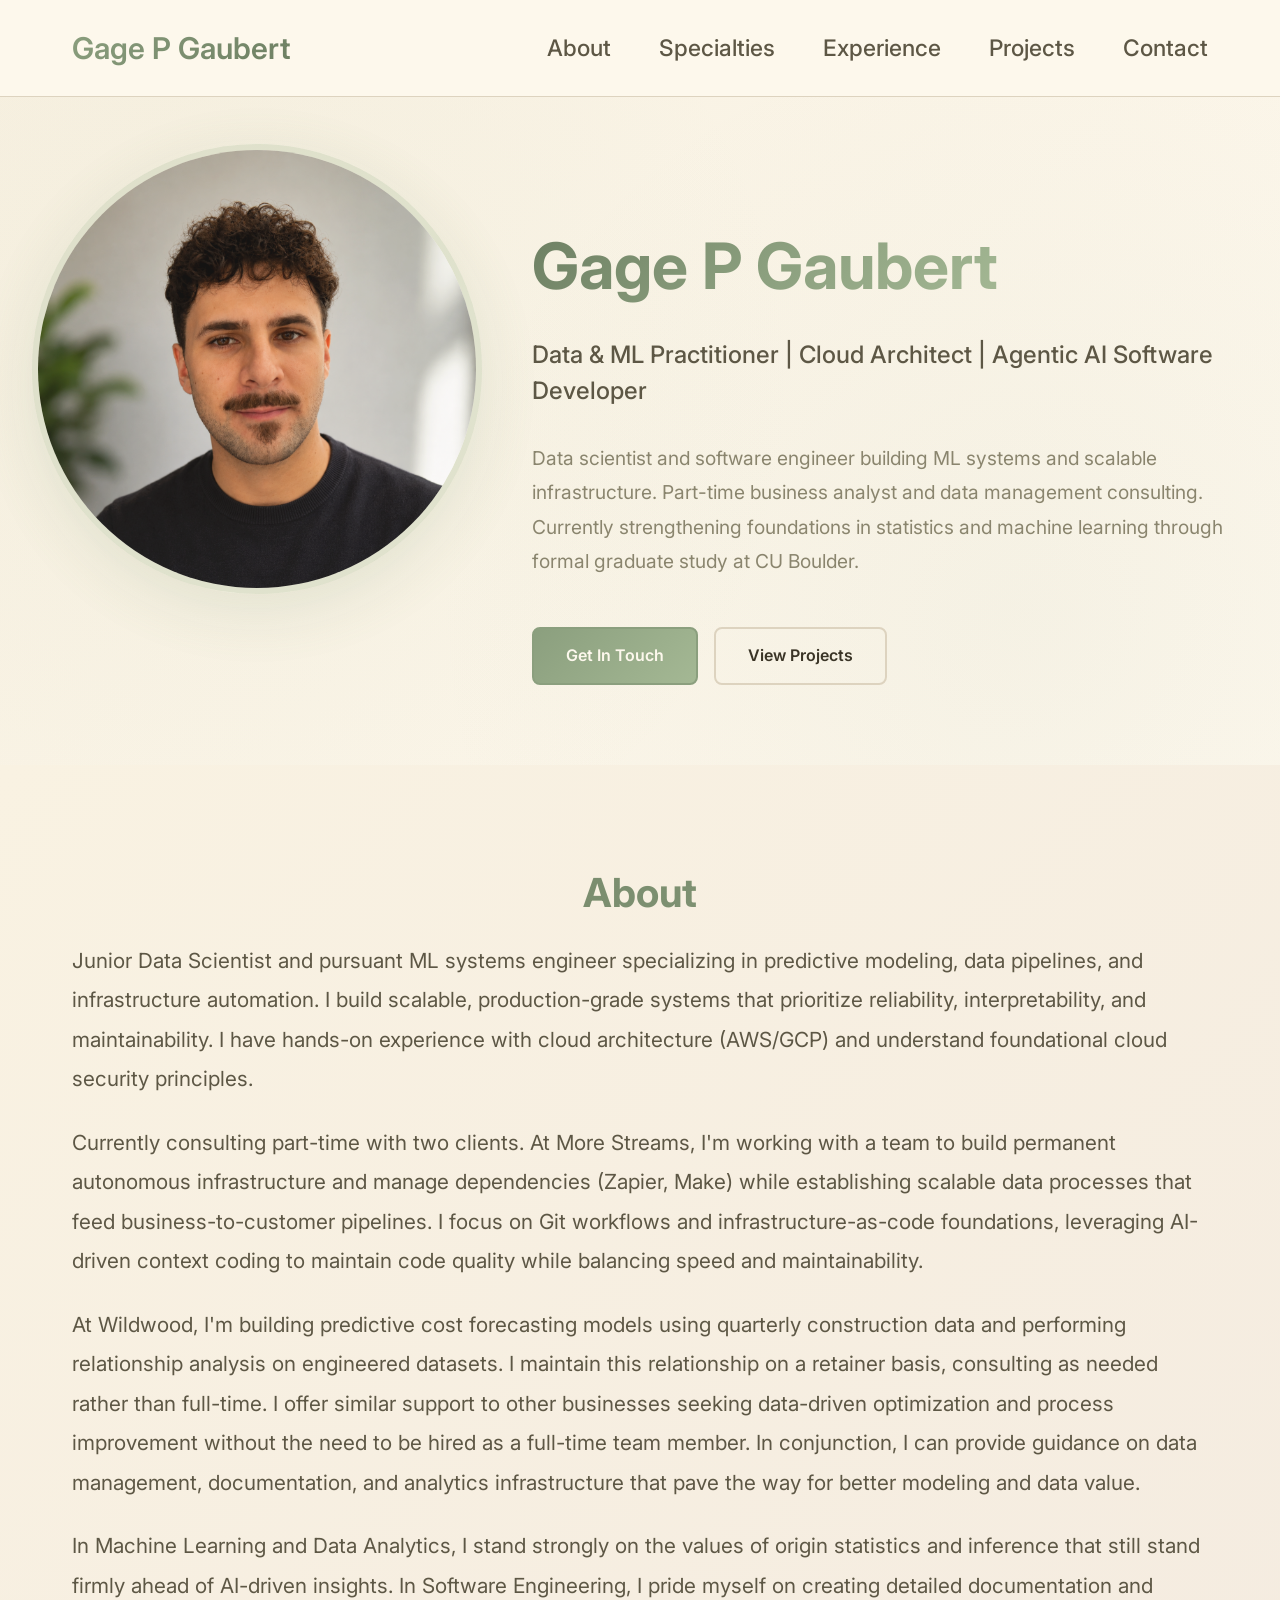
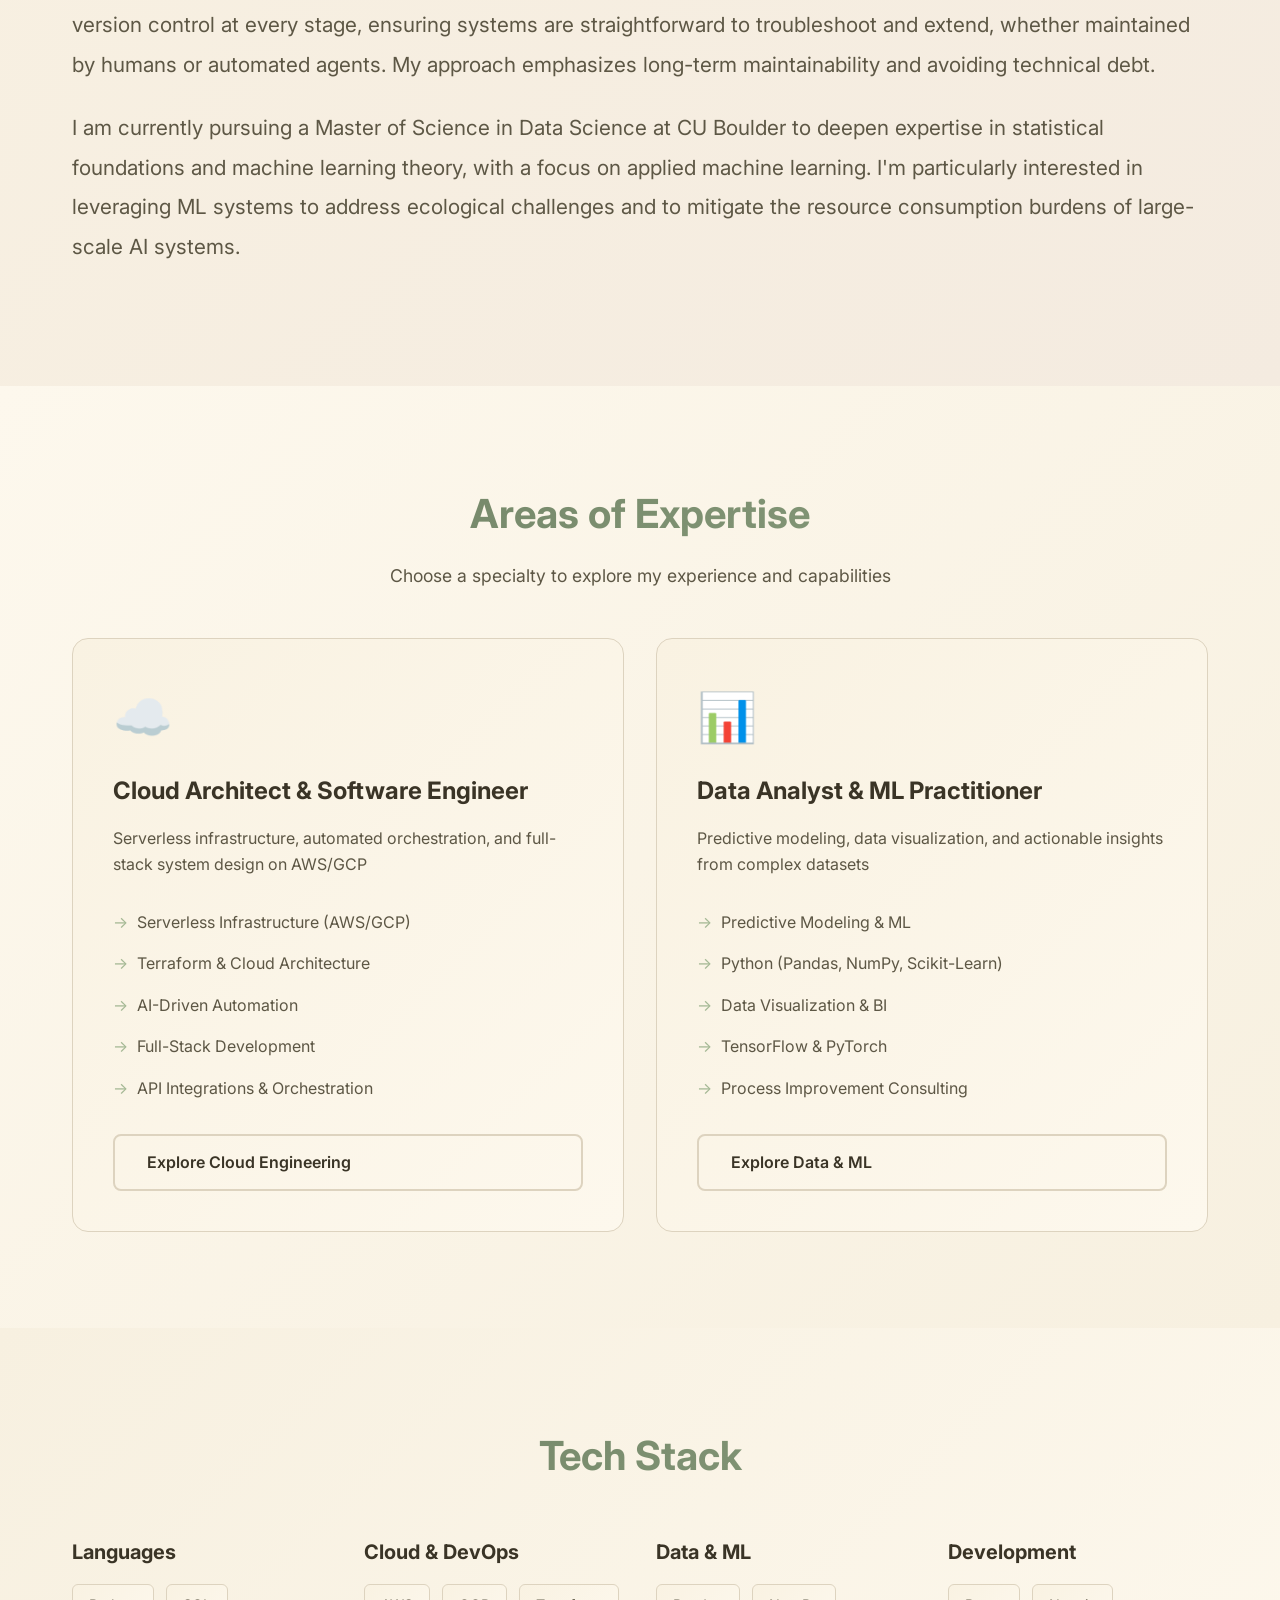
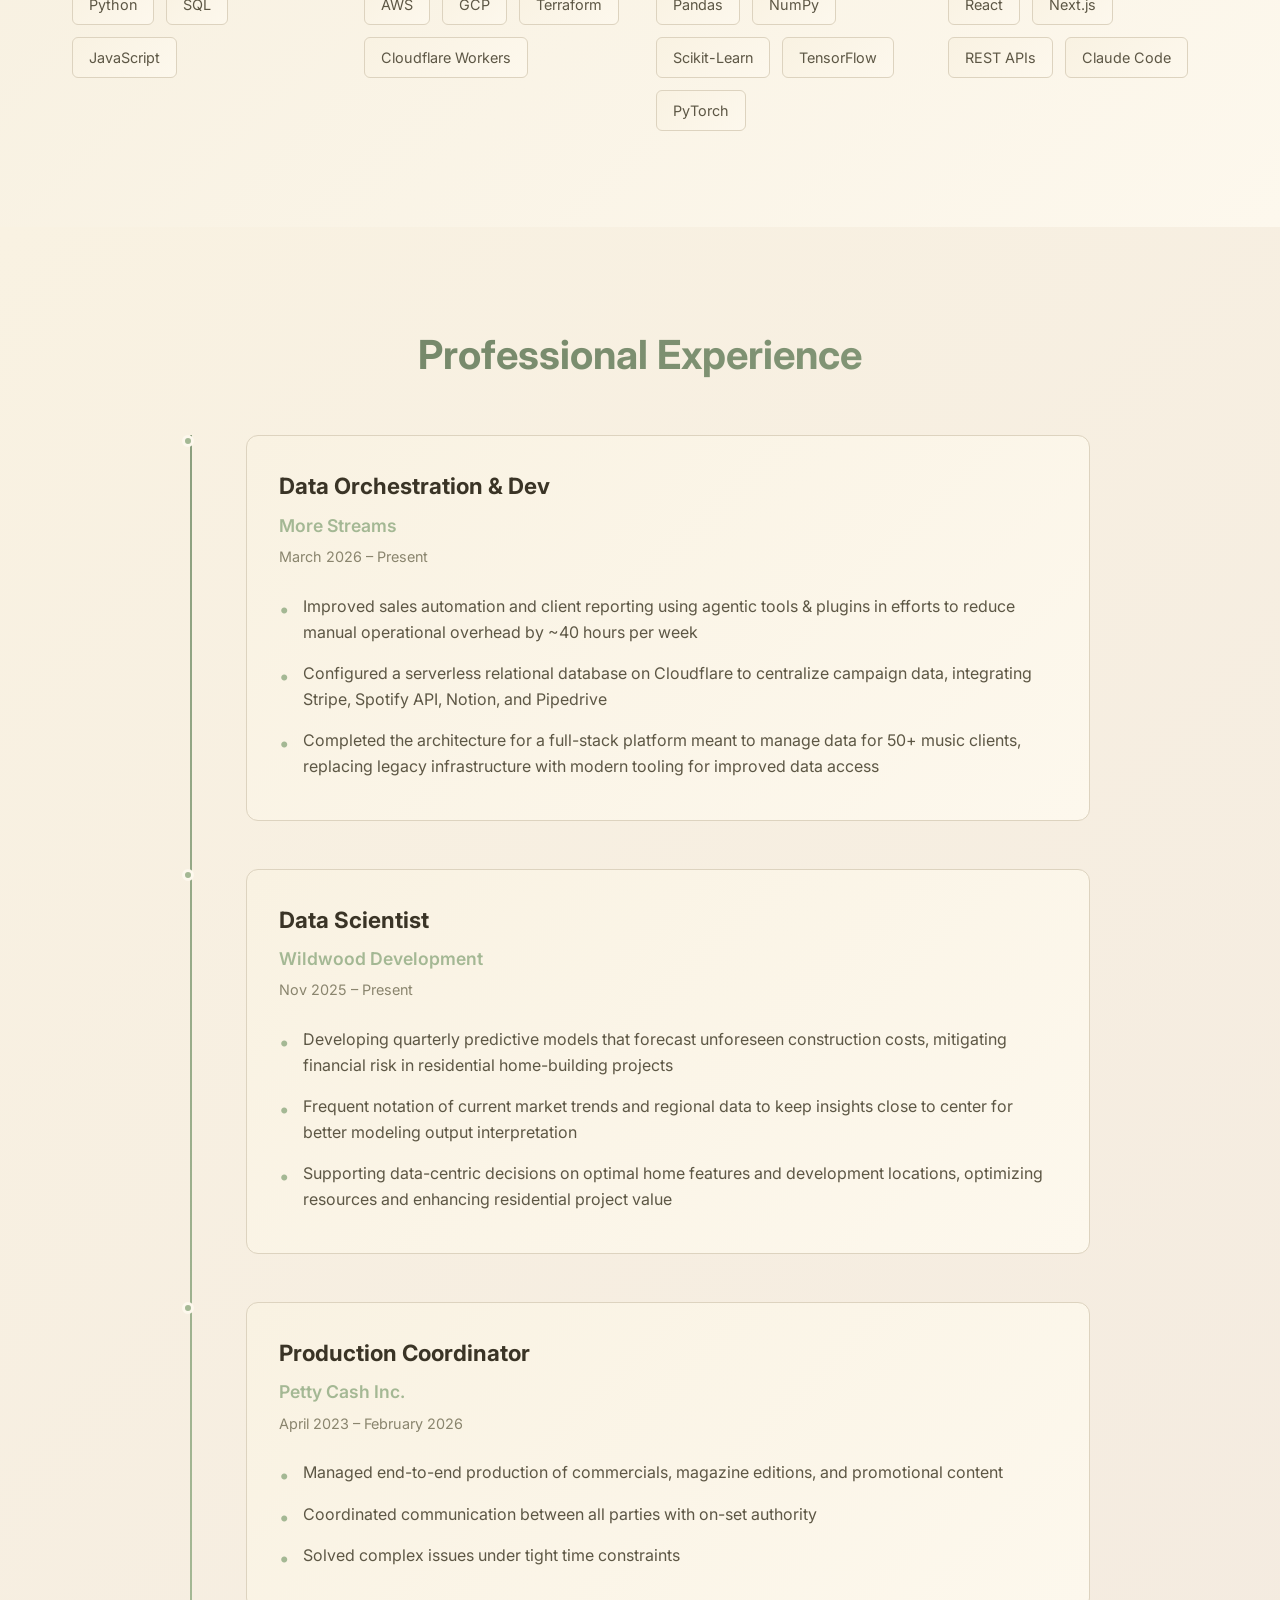
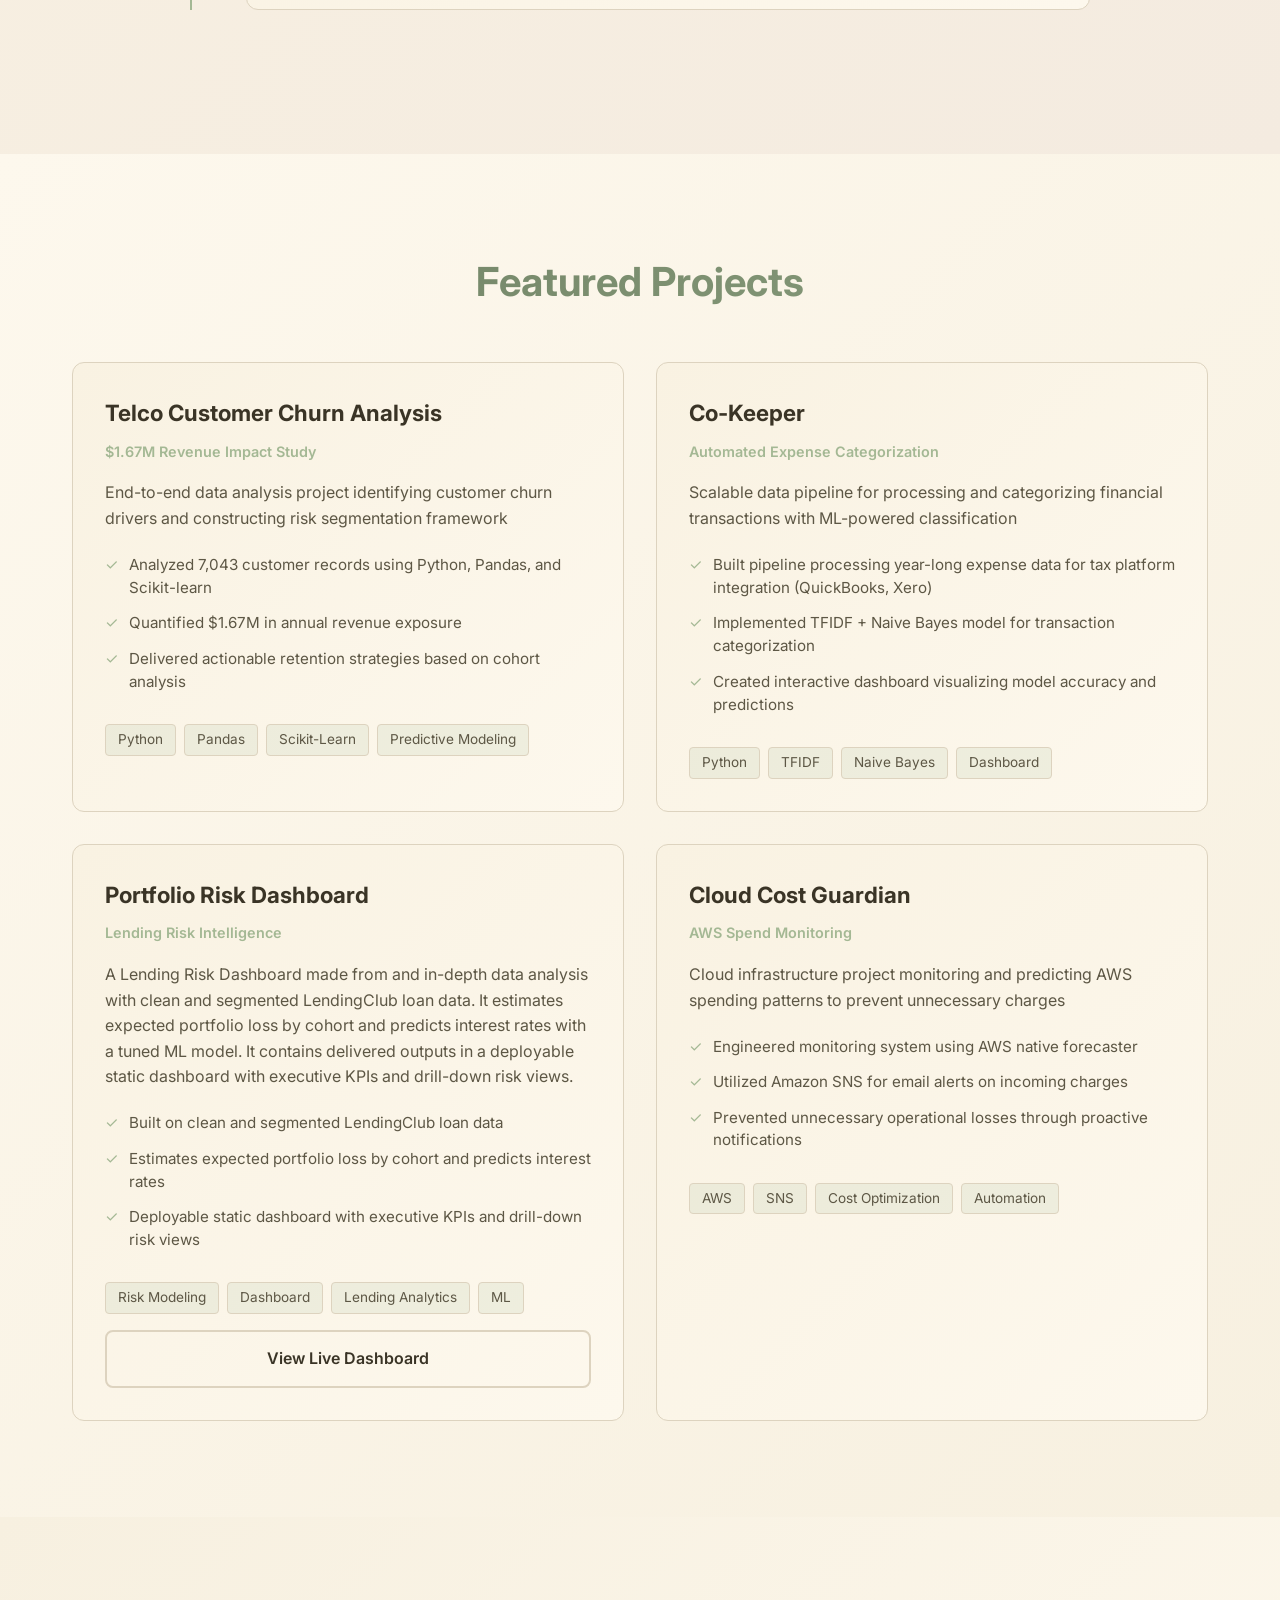
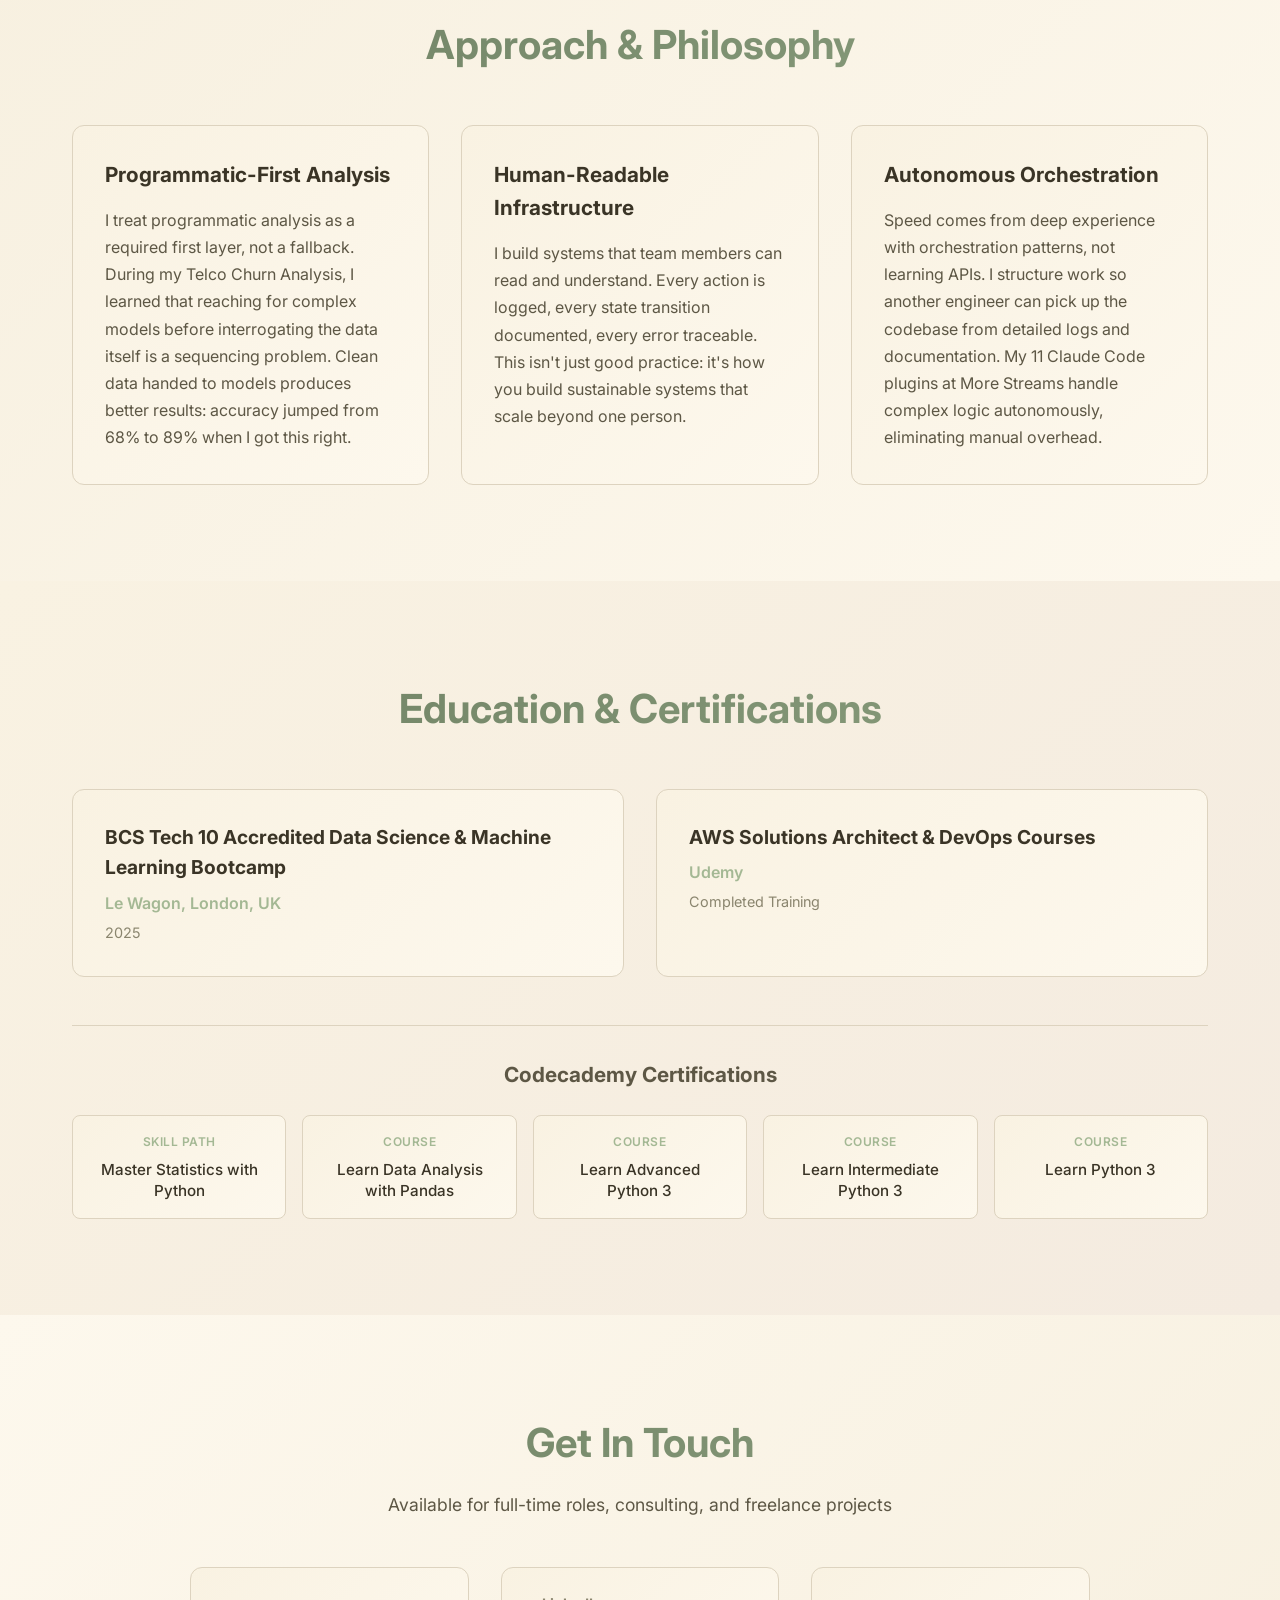
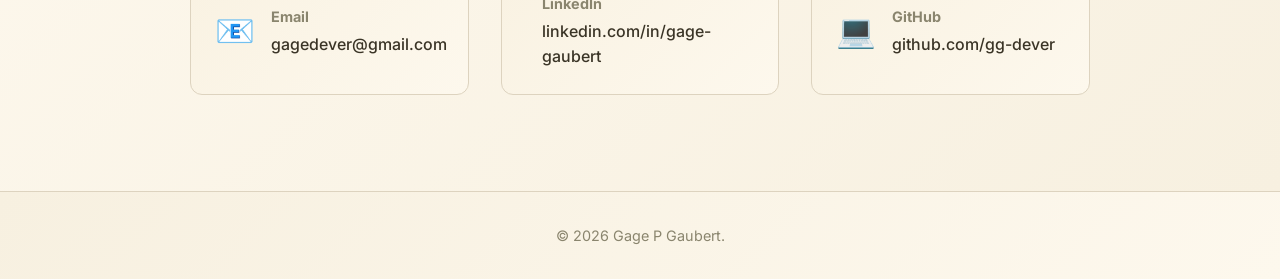
==== index.html @ 342d026a "small changes to about section again again again again" ====
<!DOCTYPE html>
<html lang="en">
<head>
    <meta charset="UTF-8">
    <meta name="viewport" content="width=device-width, initial-scale=1.0">
    <title>Gage P Gaubert | Cloud Architect & Data Practitioner</title>
    <link rel="stylesheet" href="style.css?v=20260426-1">
    <style>
        .projects-grid {
            grid-template-columns: repeat(2, minmax(0, 1fr));
        }

        @media (max-width: 768px) {
            .projects-grid {
                grid-template-columns: 1fr;
            }
        }
    </style>
    <link rel="preconnect" href="https://fonts.googleapis.com">
    <link rel="preconnect" href="https://fonts.gstatic.com" crossorigin>
    <link href="https://fonts.googleapis.com/css2?family=Inter:wght@300;400;500;600;700&display=swap" rel="stylesheet">
</head>
<body>
    <!-- Navigation -->
    <nav class="navbar">
        <div class="container">
            <div class="nav-brand">Gage P Gaubert</div>
            <div class="nav-links">
                <a href="#about">About</a>
                <a href="#specialties">Specialties</a>
                <a href="#experience">Experience</a>
                <a href="#projects">Projects</a>
                <a href="#contact">Contact</a>
            </div>
        </div>
    </nav>

    <!-- Hero Section -->
    <section class="hero">
        <div class="container">
            <div class="hero-content">
                <div class="hero-title-section">
                    <div class="profile-circle">
                        <img src="assets/profile.png" alt="Gage P Gaubert Profile">
                    </div>
                    <h1 class="hero-title">Gage P Gaubert</h1>
                </div>
                <p class="hero-subtitle">Data & ML Practitioner | Cloud Architect | Agentic AI Software Developer</p>
                <p class="hero-description">Data scientist and software engineer building ML systems and scalable infrastructure. Part-time business analyst and data management consulting. Currently strengthening foundations in statistics and machine learning through formal graduate study at CU Boulder.</p>
                <div class="hero-cta">
                    <a href="#contact" class="btn btn-primary">Get In Touch</a>
                    <a href="#projects" class="btn btn-secondary">View Projects</a>
                </div>
            </div>
        </div>
    </section>

    <!-- About Section -->
    <section id="about" class="about">
        <div class="container">
            <h2 class="section-title">About</h2>
            <div class="about-content">
                <p class="about-text">
                    Junior Data Scientist and pursuant ML systems engineer specializing in predictive modeling, data pipelines, and infrastructure automation. I build scalable, production-grade systems that prioritize reliability, interpretability, and maintainability. I have hands-on experience with cloud architecture (AWS/GCP) and understand foundational cloud security principles.
                </p>
                <p class="about-text">
                    Currently consulting part-time with two clients. At More Streams, I'm working with a team to build permanent autonomous infrastructure and manage dependencies (Zapier, Make) while establishing scalable data processes that feed business-to-customer pipelines. I focus on Git workflows and infrastructure-as-code foundations, leveraging AI-driven context coding to maintain code quality while balancing speed and maintainability.
                </p>
                <p class="about-text">
                    At Wildwood, I'm building predictive cost forecasting models using quarterly construction data and performing relationship analysis on engineered datasets. I maintain this relationship on a retainer basis, consulting as needed rather than full-time. I offer similar support to other businesses seeking data-driven optimization and process improvement without the need to be hired as a full-time team member. In conjunction, I can provide guidance on data management, documentation, and analytics infrastructure that pave the way for better modeling and data value.
                </p>
                <p class="about-text">
                    In Machine Learning and Data Analytics, I stand strongly on the values of origin statistics and inference that still stand firmly ahead of AI-driven insights. In Software Engineering, I pride myself on creating detailed documentation and version control at every stage, ensuring systems are straightforward to troubleshoot and extend, whether maintained by humans or automated agents. My approach emphasizes long-term maintainability and avoiding technical debt.
                </p>
                <p class="about-text">
                    I am currently pursuing a Master of Science in Data Science at CU Boulder to deepen expertise in statistical foundations and machine learning theory, with a focus on applied machine learning. I'm particularly interested in leveraging ML systems to address ecological challenges and to mitigate the resource consumption burdens of large-scale AI systems.
                </p>
            </div>
        </div>
    </section>

    <!-- Specialties Section -->
    <section id="specialties" class="specialties">
        <div class="container">
            <h2 class="section-title">Areas of Expertise</h2>
            <p class="section-subtitle">Choose a specialty to explore my experience and capabilities</p>

            <div class="specialty-cards">
                <!-- Cloud/Software Engineering Card -->
                <div class="specialty-card" data-specialty="cloud">
                    <div class="specialty-icon">☁️</div>
                    <h3>Cloud Architect & Software Engineer</h3>
                    <p>Serverless infrastructure, automated orchestration, and full-stack system design on AWS/GCP</p>
                    <ul class="specialty-highlights">
                        <li>Serverless Infrastructure (AWS/GCP)</li>
                        <li>Terraform & Cloud Architecture</li>
                        <li>AI-Driven Automation</li>
                        <li>Full-Stack Development</li>
                        <li>API Integrations & Orchestration</li>
                    </ul>
                    <a href="cloud-engineering.html" class="btn btn-outline" style="display: block; text-decoration: none;">Explore Cloud Engineering</a>
                </div>

                <!-- Data/ML Card -->
                <div class="specialty-card" data-specialty="data">
                    <div class="specialty-icon">📊</div>
                    <h3>Data Analyst & ML Practitioner</h3>
                    <p>Predictive modeling, data visualization, and actionable insights from complex datasets</p>
                    <ul class="specialty-highlights">
                        <li>Predictive Modeling & ML</li>
                        <li>Python (Pandas, NumPy, Scikit-Learn)</li>
                        <li>Data Visualization & BI</li>
                        <li>TensorFlow & PyTorch</li>
                        <li>Process Improvement Consulting</li>
                    </ul>
                    <a href="data-ml.html" class="btn btn-outline" style="display: block; text-decoration: none;">Explore Data & ML</a>
                </div>
            </div>
        </div>
    </section>

    <!-- Tech Stack Section -->
    <section class="tech-stack">
        <div class="container">
            <h2 class="section-title">Tech Stack</h2>
            <div class="tech-categories">
                <div class="tech-category">
                    <h3>Languages</h3>
                    <div class="tech-tags">
                        <span class="tech-tag">Python</span>
                        <span class="tech-tag">SQL</span>
                        <span class="tech-tag">JavaScript</span>
                    </div>
                </div>
                <div class="tech-category">
                    <h3>Cloud & DevOps</h3>
                    <div class="tech-tags">
                        <span class="tech-tag">AWS</span>
                        <span class="tech-tag">GCP</span>
                        <span class="tech-tag">Terraform</span>
                        <span class="tech-tag">Cloudflare Workers</span>
                    </div>
                </div>
                <div class="tech-category">
                    <h3>Data & ML</h3>
                    <div class="tech-tags">
                        <span class="tech-tag">Pandas</span>
                        <span class="tech-tag">NumPy</span>
                        <span class="tech-tag">Scikit-Learn</span>
                        <span class="tech-tag">TensorFlow</span>
                        <span class="tech-tag">PyTorch</span>
                    </div>
                </div>
                <div class="tech-category">
                    <h3>Development</h3>
                    <div class="tech-tags">
                        <span class="tech-tag">React</span>
                        <span class="tech-tag">Next.js</span>
                        <span class="tech-tag">REST APIs</span>
                        <span class="tech-tag">Claude Code</span>
                    </div>
                </div>
            </div>
        </div>
    </section>

    <!-- Experience Section -->
    <section id="experience" class="experience">
        <div class="container">
            <h2 class="section-title">Professional Experience</h2>

            <div class="timeline">
                <!-- More Streams -->
                <div class="timeline-item">
                    <div class="timeline-marker"></div>
                    <div class="timeline-content">
                        <div class="timeline-header">
                            <h3>Data Orchestration & Dev</h3>
                            <span class="company">More Streams</span>
                            <span class="timeline-date">March 2026 – Present</span>
                        </div>
                        <ul class="timeline-details">
                            <li>Improved sales automation and client reporting using agentic tools & plugins in efforts to reduce manual operational overhead by ~40 hours per week</li>
                            <li>Configured a serverless relational database on Cloudflare to centralize campaign data, integrating Stripe, Spotify API, Notion, and Pipedrive</li>
                            <li>Completed the architecture for a full-stack platform meant to manage data for 50+ music clients, replacing legacy infrastructure with modern tooling for improved data access</li>
                        </ul>
                    </div>
                </div>

                <!-- Wildwood -->
                <div class="timeline-item">
                    <div class="timeline-marker"></div>
                    <div class="timeline-content">
                        <div class="timeline-header">
                            <h3>Data Scientist</h3>
                            <span class="company">Wildwood Development</span>
                            <span class="timeline-date">Nov 2025 – Present</span>
                        </div>
                        <ul class="timeline-details">
                            <li>Developing quarterly predictive models that forecast unforeseen construction costs, mitigating financial risk in residential home-building projects</li>
                            <li>Frequent notation of current market trends and regional data to keep insights close to center for better modeling output interpretation</li>
                            <li>Supporting data-centric decisions on optimal home features and development locations, optimizing resources and enhancing residential project value</li>
                        </ul>
                    </div>
                </div>

                <!-- Petty Cash -->
                <div class="timeline-item">
                    <div class="timeline-marker"></div>
                    <div class="timeline-content">
                        <div class="timeline-header">
                            <h3>Production Coordinator</h3>
                            <span class="company">Petty Cash Inc.</span>
                            <span class="timeline-date">April 2023 – February 2026</span>
                        </div>
                        <ul class="timeline-details">
                            <li>Managed end-to-end production of commercials, magazine editions, and promotional content</li>
                            <li>Coordinated communication between all parties with on-set authority</li>
                            <li>Solved complex issues under tight time constraints</li>
                        </ul>
                    </div>
                </div>
            </div>
        </div>
    </section>

    <!-- Projects Section -->
    <section id="projects" class="projects">
        <div class="container">
            <h2 class="section-title">Featured Projects</h2>

            <div class="projects-grid">
                <!-- Telco Churn Analysis -->
                <div class="project-card">
                    <div class="project-header">
                        <h3>Telco Customer Churn Analysis</h3>
                        <span class="project-impact">$1.67M Revenue Impact Study</span>
                    </div>
                    <p class="project-description">
                        End-to-end data analysis project identifying customer churn drivers and constructing risk segmentation framework
                    </p>
                    <ul class="project-details">
                        <li>Analyzed 7,043 customer records using Python, Pandas, and Scikit-learn</li>
                        <li>Quantified $1.67M in annual revenue exposure</li>
                        <li>Delivered actionable retention strategies based on cohort analysis</li>
                    </ul>
                    <div class="project-tags">
                        <span class="tag">Python</span>
                        <span class="tag">Pandas</span>
                        <span class="tag">Scikit-Learn</span>
                        <span class="tag">Predictive Modeling</span>
                    </div>
                </div>

                <!-- Co-Keeper -->
                <div class="project-card">
                    <div class="project-header">
                        <h3>Co-Keeper</h3>
                        <span class="project-impact">Automated Expense Categorization</span>
                    </div>
                    <p class="project-description">
                        Scalable data pipeline for processing and categorizing financial transactions with ML-powered classification
                    </p>
                    <ul class="project-details">
                        <li>Built pipeline processing year-long expense data for tax platform integration (QuickBooks, Xero)</li>
                        <li>Implemented TFIDF + Naive Bayes model for transaction categorization</li>
                        <li>Created interactive dashboard visualizing model accuracy and predictions</li>
                    </ul>
                    <div class="project-tags">
                        <span class="tag">Python</span>
                        <span class="tag">TFIDF</span>
                        <span class="tag">Naive Bayes</span>
                        <span class="tag">Dashboard</span>
                    </div>
                </div>

                <!-- Portfolio Risk Dashboard -->
                <div class="project-card">
                    <div class="project-header">
                        <h3>Portfolio Risk Dashboard</h3>
                        <span class="project-impact">Lending Risk Intelligence</span>
                    </div>
                    <p class="project-description">
                        A Lending Risk Dashboard made from and in-depth data analysis with clean and segmented LendingClub loan data. It estimates expected portfolio loss by cohort and predicts interest rates with a tuned ML model. It contains delivered outputs in a deployable static dashboard with executive KPIs and drill-down risk views.
                    </p>
                    <ul class="project-details">
                        <li>Built on clean and segmented LendingClub loan data</li>
                        <li>Estimates expected portfolio loss by cohort and predicts interest rates</li>
                        <li>Deployable static dashboard with executive KPIs and drill-down risk views</li>
                    </ul>
                    <div class="project-tags">
                        <span class="tag">Risk Modeling</span>
                        <span class="tag">Dashboard</span>
                        <span class="tag">Lending Analytics</span>
                        <span class="tag">ML</span>
                    </div>
                    <a href="https://lending-risk-intelligence.onrender.com/dashboard/index.html" target="_blank" class="btn btn-secondary" style="margin-top: 1rem; width: 100%; text-align: center;">View Live Dashboard</a>
                </div>

                <!-- Cloud Cost Guardian -->
                <div class="project-card">
                    <div class="project-header">
                        <h3>Cloud Cost Guardian</h3>
                        <span class="project-impact">AWS Spend Monitoring</span>
                    </div>
                    <p class="project-description">
                        Cloud infrastructure project monitoring and predicting AWS spending patterns to prevent unnecessary charges
                    </p>
                    <ul class="project-details">
                        <li>Engineered monitoring system using AWS native forecaster</li>
                        <li>Utilized Amazon SNS for email alerts on incoming charges</li>
                        <li>Prevented unnecessary operational losses through proactive notifications</li>
                    </ul>
                    <div class="project-tags">
                        <span class="tag">AWS</span>
                        <span class="tag">SNS</span>
                        <span class="tag">Cost Optimization</span>
                        <span class="tag">Automation</span>
                    </div>
                </div>
            </div>
        </div>
    </section>

    <!-- Philosophy Section -->
    <section class="philosophy">
        <div class="container">
            <h2 class="section-title">Approach & Philosophy</h2>
            <div class="philosophy-grid">
                <div class="philosophy-card">
                    <h3>Programmatic-First Analysis</h3>
                    <p>
                        I treat programmatic analysis as a required first layer, not a fallback. During my Telco Churn Analysis,
                        I learned that reaching for complex models before interrogating the data itself is a sequencing problem.
                        Clean data handed to models produces better results: accuracy jumped from 68% to 89% when I got this right.
                    </p>
                </div>
                <div class="philosophy-card">
                    <h3>Human-Readable Infrastructure</h3>
                    <p>
                        I build systems that team members can read and understand. Every action is logged, every state transition
                        documented, every error traceable. This isn't just good practice: it's how you build sustainable systems
                        that scale beyond one person.
                    </p>
                </div>
                <div class="philosophy-card">
                    <h3>Autonomous Orchestration</h3>
                    <p>
                        Speed comes from deep experience with orchestration patterns, not learning APIs. I structure work so
                        another engineer can pick up the codebase from detailed logs and documentation. My 11 Claude Code plugins
                        at More Streams handle complex logic autonomously, eliminating manual overhead.
                    </p>
                </div>
            </div>
        </div>
    </section>

    <!-- Education -->
    <section class="education">
        <div class="container">
            <h2 class="section-title">Education & Certifications</h2>
            <div class="education-grid">
                <div class="education-card">
                    <h3>BCS Tech 10 Accredited Data Science & Machine Learning Bootcamp</h3>
                    <p class="institution">Le Wagon, London, UK</p>
                    <p class="year">2025</p>
                </div>
                <div class="education-card">
                    <h3>AWS Solutions Architect & DevOps Courses</h3>
                    <p class="institution">Udemy</p>
                    <p class="year">Completed Training</p>
                </div>
            </div>

            <!-- Codecademy Courses -->
            <div class="codecademy-section">
                <h3 class="codecademy-title">Codecademy Certifications</h3>
                <div class="codecademy-grid">
                    <div class="codecademy-card">
                        <div class="course-type">Skill Path</div>
                        <h4>Master Statistics with Python</h4>
                    </div>
                    <div class="codecademy-card">
                        <div class="course-type">Course</div>
                        <h4>Learn Data Analysis with Pandas</h4>
                    </div>
                    <div class="codecademy-card">
                        <div class="course-type">Course</div>
                        <h4>Learn Advanced Python 3</h4>
                    </div>
                    <div class="codecademy-card">
                        <div class="course-type">Course</div>
                        <h4>Learn Intermediate Python 3</h4>
                    </div>
                    <div class="codecademy-card">
                        <div class="course-type">Course</div>
                        <h4>Learn Python 3</h4>
                    </div>
                </div>
            </div>
        </div>
    </section>

    <!-- Contact Section -->
    <section id="contact" class="contact">
        <div class="container">
            <h2 class="section-title">Get In Touch</h2>
            <p class="contact-subtitle">Available for full-time roles, consulting, and freelance projects</p>

            <div class="contact-info">
                <div class="contact-item">
                    <div class="contact-icon">📧</div>
                    <div>
                        <h4>Email</h4>
                        <a href="mailto:gagedever@gmail.com">gagedever@gmail.com</a>
                    </div>
                </div>
                <div class="contact-item">
                    <div class="contact-icon"></div>
                    <div>
                        <h4>LinkedIn</h4>
                        <a href="https://linkedin.com/in/gage-gaubert" target="_blank">linkedin.com/in/gage-gaubert</a>
                    </div>
                </div>
                <div class="contact-item">
                    <div class="contact-icon">💻</div>
                    <div>
                        <h4>GitHub</h4>
                        <a href="https://github.com/gg-dever" target="_blank">github.com/gg-dever</a>
                    </div>
                </div>
            </div>
        </div>
    </section>

    <!-- Footer -->
    <footer class="footer">
        <div class="container">
            <p>&copy; 2026 Gage P Gaubert.</p>
        </div>
    </footer>

    <script src="script.js"></script>
</body>
</html>
---- style.css ----
* {
    margin: 0;
    padding: 0;
    box-sizing: border-box;
}

:root {
    --gradient-1: linear-gradient(135deg, #f7f0e0 0%, #fdf8ed 100%);
    --gradient-2: linear-gradient(135deg, #f9f2e2 0%, #f4ebe0 100%);
    --gradient-3: linear-gradient(135deg, #fdf8ed 0%, #f7f0e0 100%);
    --gradient-accent: linear-gradient(135deg, #8b9f7e 0%, #a4b894 100%);
    --gradient-card: linear-gradient(135deg, #f9f2e2 0%, #fdf8ed 100%);
    --gradient-warm: linear-gradient(135deg, #f2e9d5 0%, #f7f0e0 100%);
    --text-primary: #3a3426;
    --text-secondary: #5d5745;
    --text-muted: #8a856e;
    --accent: #8b9f7e;
    --accent-bright: #a4b894;
    --accent-warm: #b5c9a8;
    --accent-gold: #c8d9bd;
    --border-color: #ddd3bf;
    --border-warm: #e8dfca;
}

body {
    font-family: 'Inter', -apple-system, BlinkMacSystemFont, 'Segoe UI', sans-serif;
    background: var(--gradient-3);
    color: var(--text-primary);
    line-height: 1.6;
    overflow-x: hidden;
}

.container {
    max-width: 1200px;
    margin: 0 auto;
    padding: 0 2rem;
}

.hero .container {
    max-width: none;
    width: 100%;
    padding: 0;
}

/* Navigation */
.navbar {
    position: fixed;
    top: 0;
    width: 100%;
    background: rgba(253, 248, 237, 0.95);
    backdrop-filter: blur(10px);
    border-bottom: 1px solid var(--border-color);
    z-index: 1000;
    padding: 1.5rem 0;
}

.navbar .container {
    display: flex;
    justify-content: space-between;
    align-items: center;
}

.nav-brand {
    font-size: 1.875rem;
    font-weight: 600;
    background: linear-gradient(135deg, #8b9f7e 0%, #6d7f62 100%);
    -webkit-background-clip: text;
    -webkit-text-fill-color: transparent;
    background-clip: text;
}

.nav-links {
    display: flex;
    gap: 3rem;
}

.nav-links a {
    color: var(--text-secondary);
    text-decoration: none;
    font-size: 1.425rem;
    font-weight: 500;
    transition: color 0.3s ease;
    position: relative;
}

.nav-links a:hover {
    color: var(--text-primary);
}

.nav-links a::after {
    content: '';
    position: absolute;
    bottom: -5px;
    left: 0;
    width: 0;
    height: 2px;
    background: var(--accent-bright);
    transition: width 0.3s ease;
}

.nav-links a:hover::after {
    width: 100%;
}

.nav-links a.active::after {
    width: 100%;
    background: var(--accent-bright);
}

/* Hero Section */
.hero {
    min-height: auto;
    display: flex;
    align-items: flex-start;
    background: var(--gradient-1);
    position: relative;
    overflow: hidden;
    padding-top: 180px;
    padding-bottom: 5rem;
}

.hero::before {
    content: '';
    position: absolute;
    top: 0;
    left: 0;
    right: 0;
    bottom: 0;
    background:
        radial-gradient(circle at 20% 50%, rgba(164, 184, 148, 0.06) 0%, transparent 50%),
        radial-gradient(circle at 80% 80%, rgba(139, 159, 126, 0.06) 0%, transparent 50%);
    pointer-events: none;
}

.hero-content {
    position: relative;
    z-index: 1;
    margin-left: 680px;
    margin-top: 3rem;
    padding-right: 4rem;
    padding-left: 2rem;
    width: calc(100% - 680px);
    max-width: none;
}

.hero-title-section {
    position: relative;
    display: flex;
    align-items: center;
    gap: 2rem;
    margin-bottom: 2rem;
}

.profile-circle {
    position: fixed;
    left: 2rem;
    top: 9rem;
    width: 640px;
    height: 640px;
    border-radius: 50%;
    overflow: hidden;
    border: 6px solid rgba(164, 184, 148, 0.3);
    box-shadow: 0 16px 64px rgba(139, 159, 126, 0.2);
    z-index: 999;
    opacity: 0.92;
    transition: opacity 0.5s ease, transform 0.3s ease;
}

.profile-circle:hover {
    opacity: 1;
    transform: scale(1.02);
    border-color: rgba(164, 184, 148, 0.45);
}

.profile-circle img {
    width: 100%;
    height: 100%;
    object-fit: cover;
}

.hero-title {
    font-size: 5rem;
    font-weight: 700;
    margin-bottom: 0;
    background: linear-gradient(135deg, #6d7f62 0%, #8b9f7e 50%, #a4b894 100%);
    -webkit-background-clip: text;
    -webkit-text-fill-color: transparent;
    background-clip: text;
    position: relative;
    z-index: 1;
    line-height: 1.2;
}

.hero-subtitle {
    font-size: 1.75rem;
    color: var(--text-secondary);
    margin-bottom: 2rem;
    font-weight: 500;
    line-height: 1.5;
}

.hero-description {
    font-size: 1.3rem;
    color: var(--text-muted);
    max-width: none;
    margin-bottom: 3rem;
    line-height: 1.8;
}

.hero-cta {
    display: flex;
    gap: 1rem;
}

/* Buttons */
.btn {
    padding: 0.875rem 2rem;
    border-radius: 8px;
    text-decoration: none;
    font-weight: 600;
    font-size: 1rem;
    transition: all 0.3s ease;
    display: inline-block;
    border: 2px solid transparent;
    cursor: pointer;
}

.btn-primary {
    background: var(--gradient-accent);
    color: #fdf8ed;
    border-color: var(--accent);
}

.btn-primary:hover {
    transform: translateY(-2px);
    box-shadow: 0 10px 25px rgba(139, 159, 126, 0.25);
    border-color: var(--accent-bright);
    background: linear-gradient(135deg, #7a9069 0%, #95aa86 100%);
}

.btn-secondary {
    background: transparent;
    color: var(--text-primary);
    border-color: var(--border-color);
}

.btn-secondary:hover {
    background: rgba(164, 184, 148, 0.08);
    border-color: var(--accent);
}

.btn-outline {
    background: transparent;
    color: var(--text-primary);
    border-color: var(--border-color);
    width: 100%;
    margin-top: 1rem;
}

.btn-outline:hover {
    background: var(--gradient-accent);
    border-color: var(--accent-bright);
    color: #fdf8ed;
}

/* Sections */
section {
    padding: 6rem 0;
    position: relative;
}

.section-title {
    font-size: 2.5rem;
    font-weight: 700;
    margin-bottom: 1rem;
    text-align: center;
    background: linear-gradient(135deg, #6d7f62 0%, #8b9f7e 100%);
    -webkit-background-clip: text;
    -webkit-text-fill-color: transparent;
    background-clip: text;
}

.section-subtitle {
    text-align: center;
    color: var(--text-secondary);
    font-size: 1.1rem;
    margin-bottom: 3rem;
}

/* About Section */
.about {
    background: var(--gradient-2);
}

.about-content {
    max-width: 1400px;
    margin: 0 auto;
}

.about-text {
    font-size: 1.3rem;
    color: var(--text-secondary);
    margin-bottom: 1.5rem;
    line-height: 1.9;
}

.about-text strong {
    color: var(--text-primary);
    font-weight: 600;
}

/* Specialties Section */
.specialties {
    background: var(--gradient-3);
}

.specialty-cards {
    display: grid;
    grid-template-columns: repeat(auto-fit, minmax(450px, 1fr));
    gap: 2rem;
    margin-top: 3rem;
}

.specialty-card {
    background: var(--gradient-card);
    border: 1px solid var(--border-color);
    border-radius: 16px;
    padding: 2.5rem;
    transition: all 0.3s ease;
}

.specialty-card:hover {
    transform: translateY(-5px);
    border-color: var(--accent);
    box-shadow: 0 15px 40px rgba(139, 159, 126, 0.15);
}

.specialty-icon {
    font-size: 3rem;
    margin-bottom: 1rem;
}

.specialty-card h3 {
    font-size: 1.5rem;
    margin-bottom: 1rem;
    color: var(--text-primary);
}

.specialty-card > p {
    color: var(--text-secondary);
    margin-bottom: 1.5rem;
    line-height: 1.6;
}

.specialty-highlights {
    list-style: none;
    margin-bottom: 1.5rem;
}

.specialty-highlights li {
    color: var(--text-secondary);
    padding: 0.5rem 0;
    padding-left: 1.5rem;
    position: relative;
}

.specialty-highlights li::before {
    content: '→';
    position: absolute;
    left: 0;
    color: var(--accent-bright);
}

/* Tech Stack */
.tech-stack {
    background: var(--gradient-1);
}

.tech-categories {
    display: grid;
    grid-template-columns: repeat(auto-fit, minmax(250px, 1fr));
    gap: 2rem;
    margin-top: 3rem;
}

.tech-category h3 {
    font-size: 1.25rem;
    margin-bottom: 1rem;
    color: var(--text-primary);
}

.tech-tags {
    display: flex;
    flex-wrap: wrap;
    gap: 0.75rem;
}

.tech-tag {
    background: var(--gradient-card);
    border: 1px solid var(--border-color);
    padding: 0.5rem 1rem;
    border-radius: 6px;
    color: var(--text-secondary);
    font-size: 0.9rem;
    transition: all 0.3s ease;
}

.tech-tag:hover {
    border-color: var(--accent);
    color: var(--accent-bright);
    transform: translateY(-2px);
}

/* Timeline */
.experience {
    background: var(--gradient-2);
}

.timeline {
    position: relative;
    max-width: 900px;
    margin: 3rem auto;
    padding-left: 2rem;
}

.timeline::before {
    content: '';
    position: absolute;
    left: 0;
    top: 0;
    bottom: 0;
    width: 2px;
    background: var(--gradient-accent);
}

.timeline-item {
    position: relative;
    margin-bottom: 3rem;
}

.timeline-marker {
    position: absolute;
    left: -2.5rem;
    top: 0;
    width: 12px;
    height: 12px;
    background: var(--accent-bright);
    border-radius: 50%;
    border: 3px solid #fdf8ed;
}

.timeline-content {
    background: var(--gradient-card);
    border: 1px solid var(--border-color);
    border-radius: 12px;
    padding: 2rem;
    margin-left: 1.5rem;
}

.timeline-header {
    margin-bottom: 1rem;
}

.timeline-header h3 {
    font-size: 1.4rem;
    color: var(--text-primary);
    margin-bottom: 0.5rem;
}

.company {
    color: var(--accent-bright);
    font-weight: 600;
    font-size: 1.1rem;
    display: block;
    margin-bottom: 0.25rem;
}

.timeline-date {
    color: var(--text-muted);
    font-size: 0.9rem;
}

.timeline-details {
    list-style: none;
    margin-top: 1rem;
}

.timeline-details li {
    color: var(--text-secondary);
    padding: 0.5rem 0;
    padding-left: 1.5rem;
    position: relative;
    line-height: 1.6;
}

.timeline-details li::before {
    content: '•';
    position: absolute;
    left: 0;
    color: var(--accent-bright);
    font-size: 1.2rem;
}

.timeline-details strong {
    color: var(--text-primary);
}

/* Projects */
.projects {
    background: var(--gradient-3);
}

.projects-grid {
    display: grid;
    grid-template-columns: repeat(4, minmax(0, 1fr));
    gap: 2rem;
    margin-top: 3rem;
}

@media (max-width: 1100px) {
    .projects-grid {
        grid-template-columns: repeat(2, minmax(0, 1fr));
    }
}

.project-card {
    background: var(--gradient-card);
    border: 1px solid var(--border-color);
    border-radius: 12px;
    padding: 2rem;
    transition: all 0.3s ease;
}

.project-card:hover {
    transform: translateY(-5px);
    border-color: var(--accent);
    box-shadow: 0 15px 40px rgba(139, 159, 126, 0.15);
}

.project-header {
    margin-bottom: 1rem;
}

.project-header h3 {
    font-size: 1.4rem;
    color: var(--text-primary);
    margin-bottom: 0.5rem;
}

.project-impact {
    color: var(--accent-bright);
    font-size: 0.9rem;
    font-weight: 600;
}

.project-description {
    color: var(--text-secondary);
    margin-bottom: 1rem;
    line-height: 1.6;
}

.project-details {
    list-style: none;
    margin-bottom: 1.5rem;
}

.project-details li {
    color: var(--text-secondary);
    padding: 0.4rem 0;
    padding-left: 1.5rem;
    position: relative;
    font-size: 0.95rem;
    line-height: 1.5;
}

.project-details li::before {
    content: '✓';
    position: absolute;
    left: 0;
    color: var(--accent-bright);
}

.project-tags {
    display: flex;
    flex-wrap: wrap;
    gap: 0.5rem;
}

.tag {
    background: rgba(181, 201, 168, 0.2);
    border: 1px solid var(--border-color);
    padding: 0.25rem 0.75rem;
    border-radius: 4px;
    color: var(--text-secondary);
    font-size: 0.85rem;
}

/* Philosophy */
.philosophy {
    background: var(--gradient-1);
}

.philosophy-grid {
    display: grid;
    grid-template-columns: repeat(auto-fit, minmax(300px, 1fr));
    gap: 2rem;
    margin-top: 3rem;
}

.philosophy-card {
    background: var(--gradient-card);
    border: 1px solid var(--border-color);
    border-radius: 12px;
    padding: 2rem;
}

.philosophy-card h3 {
    font-size: 1.3rem;
    margin-bottom: 1rem;
    color: var(--text-primary);
}

.philosophy-card p {
    color: var(--text-secondary);
    line-height: 1.7;
}

/* Education */
.education {
    background: var(--gradient-2);
}

.education-grid {
    display: grid;
    grid-template-columns: repeat(auto-fit, minmax(400px, 1fr));
    gap: 2rem;
    margin-top: 3rem;
}

.education-card {
    background: var(--gradient-card);
    border: 1px solid var(--border-color);
    border-radius: 12px;
    padding: 2rem;
}

.education-card h3 {
    font-size: 1.2rem;
    color: var(--text-primary);
    margin-bottom: 0.5rem;
}

.institution {
    color: var(--accent-bright);
    font-weight: 600;
    margin-bottom: 0.25rem;
}

.year {
    color: var(--text-muted);
    font-size: 0.9rem;
}

/* Codecademy Courses */
.codecademy-section {
    margin-top: 3rem;
    padding-top: 2rem;
    border-top: 1px solid var(--border-color);
}

.codecademy-title {
    font-size: 1.3rem;
    color: var(--text-secondary);
    margin-bottom: 1.5rem;
    text-align: center;
}

.codecademy-grid {
    display: grid;
    grid-template-columns: repeat(auto-fit, minmax(200px, 1fr));
    gap: 1rem;
}

.codecademy-card {
    background: var(--gradient-card);
    border: 1px solid var(--border-color);
    border-radius: 8px;
    padding: 1rem 1.25rem;
    transition: all 0.3s ease;
    text-align: center;
}

.codecademy-card:hover {
    border-color: var(--accent);
    transform: translateY(-3px);
}

.course-type {
    font-size: 0.75rem;
    color: var(--accent-bright);
    text-transform: uppercase;
    letter-spacing: 0.5px;
    margin-bottom: 0.5rem;
    font-weight: 600;
}

.codecademy-card h4 {
    font-size: 0.95rem;
    color: var(--text-primary);
    line-height: 1.4;
    font-weight: 500;
}

/* Contact */
.contact {
    background: var(--gradient-3);
}

.contact-subtitle {
    text-align: center;
    color: var(--text-secondary);
    font-size: 1.1rem;
    margin-bottom: 3rem;
}

.contact-info {
    display: grid;
    grid-template-columns: repeat(auto-fit, minmax(250px, 1fr));
    gap: 2rem;
    max-width: 900px;
    margin: 0 auto;
}

.contact-item {
    display: flex;
    align-items: center;
    gap: 1rem;
    background: var(--gradient-card);
    border: 1px solid var(--border-color);
    border-radius: 12px;
    padding: 1.5rem;
    transition: all 0.3s ease;
}

.contact-item:hover {
    border-color: var(--accent);
    transform: translateY(-3px);
}

.contact-icon {
    font-size: 2rem;
}

.contact-item h4 {
    font-size: 0.9rem;
    color: var(--text-muted);
    margin-bottom: 0.25rem;
}

.contact-item a {
    color: var(--text-primary);
    text-decoration: none;
    font-weight: 500;
    transition: color 0.3s ease;
}

.contact-item a:hover {
    color: var(--accent-bright);
}

/* Footer */
.footer {
    background: var(--gradient-1);
    border-top: 1px solid var(--border-color);
    padding: 2rem 0;
    text-align: center;
}

.footer p {
    color: var(--text-muted);
    font-size: 0.9rem;
}

/* Responsive */
@media (max-width: 1400px) {
    .hero-content {
        margin-left: 500px;
        width: calc(100% - 500px);
        padding-right: 2rem;
    }

    .profile-circle {
        width: 450px;
        height: 450px;
    }

    .hero-title {
        font-size: 4rem;
    }

    .hero-subtitle {
        font-size: 1.5rem;
    }

    .hero-description {
        font-size: 1.2rem;
    }
}

@media (max-width: 768px) {
    .nav-links {
        display: none;
    }

    .hero {
        padding-top: 80px;
    }

    .hero-content {
        margin-left: 0;
        width: 100%;
        max-width: 100%;
        padding-right: 2rem;
    }

    .hero-title {
        font-size: 2.5rem;
    }

    .hero-subtitle {
        font-size: 1.2rem;
    }

    .hero-description {
        font-size: 1rem;
    }

    .hero-cta {
        flex-direction: column;
    }

    .profile-circle {
        display: none;
    }

    .specialty-cards,
    .projects-grid,
    .education-grid {
        grid-template-columns: 1fr;
    }

    .timeline {
        padding-left: 1.5rem;
    }

    .timeline-content {
        margin-left: 1rem;
    }
}

/* Smooth Scrolling */
html {
    scroll-behavior: smooth;
}

/* Featured Projects Page */
.featured-projects-grid {
    display: grid;
    grid-template-columns: repeat(3, minmax(0, 1fr));
    gap: 3rem;
    margin-top: 3rem;
    align-items: stretch;
}

.featured-project-card {
    background: var(--gradient-card);
    border: 1px solid var(--border-color);
    border-radius: 16px;
    padding: 3rem;
    transition: all 0.3s ease;
    position: relative;
}

.featured-project-card:hover {
    transform: translateY(-5px);
    border-color: var(--accent-bright);
    box-shadow: 0 20px 50px rgba(139, 159, 126, 0.15);
}

.featured-badge {
    display: inline-block;
    background: var(--gradient-accent);
    color: #fdf8ed;
    border: 1px solid var(--accent);
    padding: 0.5rem 1rem;
    border-radius: 6px;
    font-size: 0.85rem;
    font-weight: 600;
    margin-bottom: 1.5rem;
    text-transform: uppercase;
    letter-spacing: 0.5px;
}

.featured-project-card h2 {
    font-size: 2rem;
    color: var(--text-primary);
    margin-bottom: 1.5rem;
    line-height: 1.3;
}

.featured-description {
    font-size: 1.1rem;
    color: var(--text-secondary);
    line-height: 1.8;
    margin-bottom: 2rem;
}

@media (max-width: 1100px) {
    .featured-projects-grid {
        grid-template-columns: repeat(2, minmax(0, 1fr));
    }
}

@media (max-width: 768px) {
    .featured-projects-grid {
        grid-template-columns: 1fr;
    }
}

.featured-highlights {
    background: rgba(181, 201, 168, 0.12);
    border-left: 3px solid var(--accent-bright);
    padding: 1.5rem;
    border-radius: 8px;
    margin: 2rem 0;
}

.featured-highlights h4 {
    color: var(--text-primary);
    font-size: 1rem;
    margin-bottom: 1rem;
    text-transform: uppercase;
    letter-spacing: 0.5px;
    font-weight: 600;
}

.featured-highlights ul {
    list-style: none;
    padding: 0;
}

.featured-highlights li {
    color: var(--text-secondary);
    padding: 0.5rem 0;
    padding-left: 1.5rem;
    position: relative;
    line-height: 1.6;
}

.featured-highlights li::before {
    content: '✓';
    position: absolute;
    left: 0;
    color: var(--accent-bright);
    font-weight: 600;
}

/* Selection */
::selection {
    background: var(--accent-bright);
    color: #fdf8ed;
}
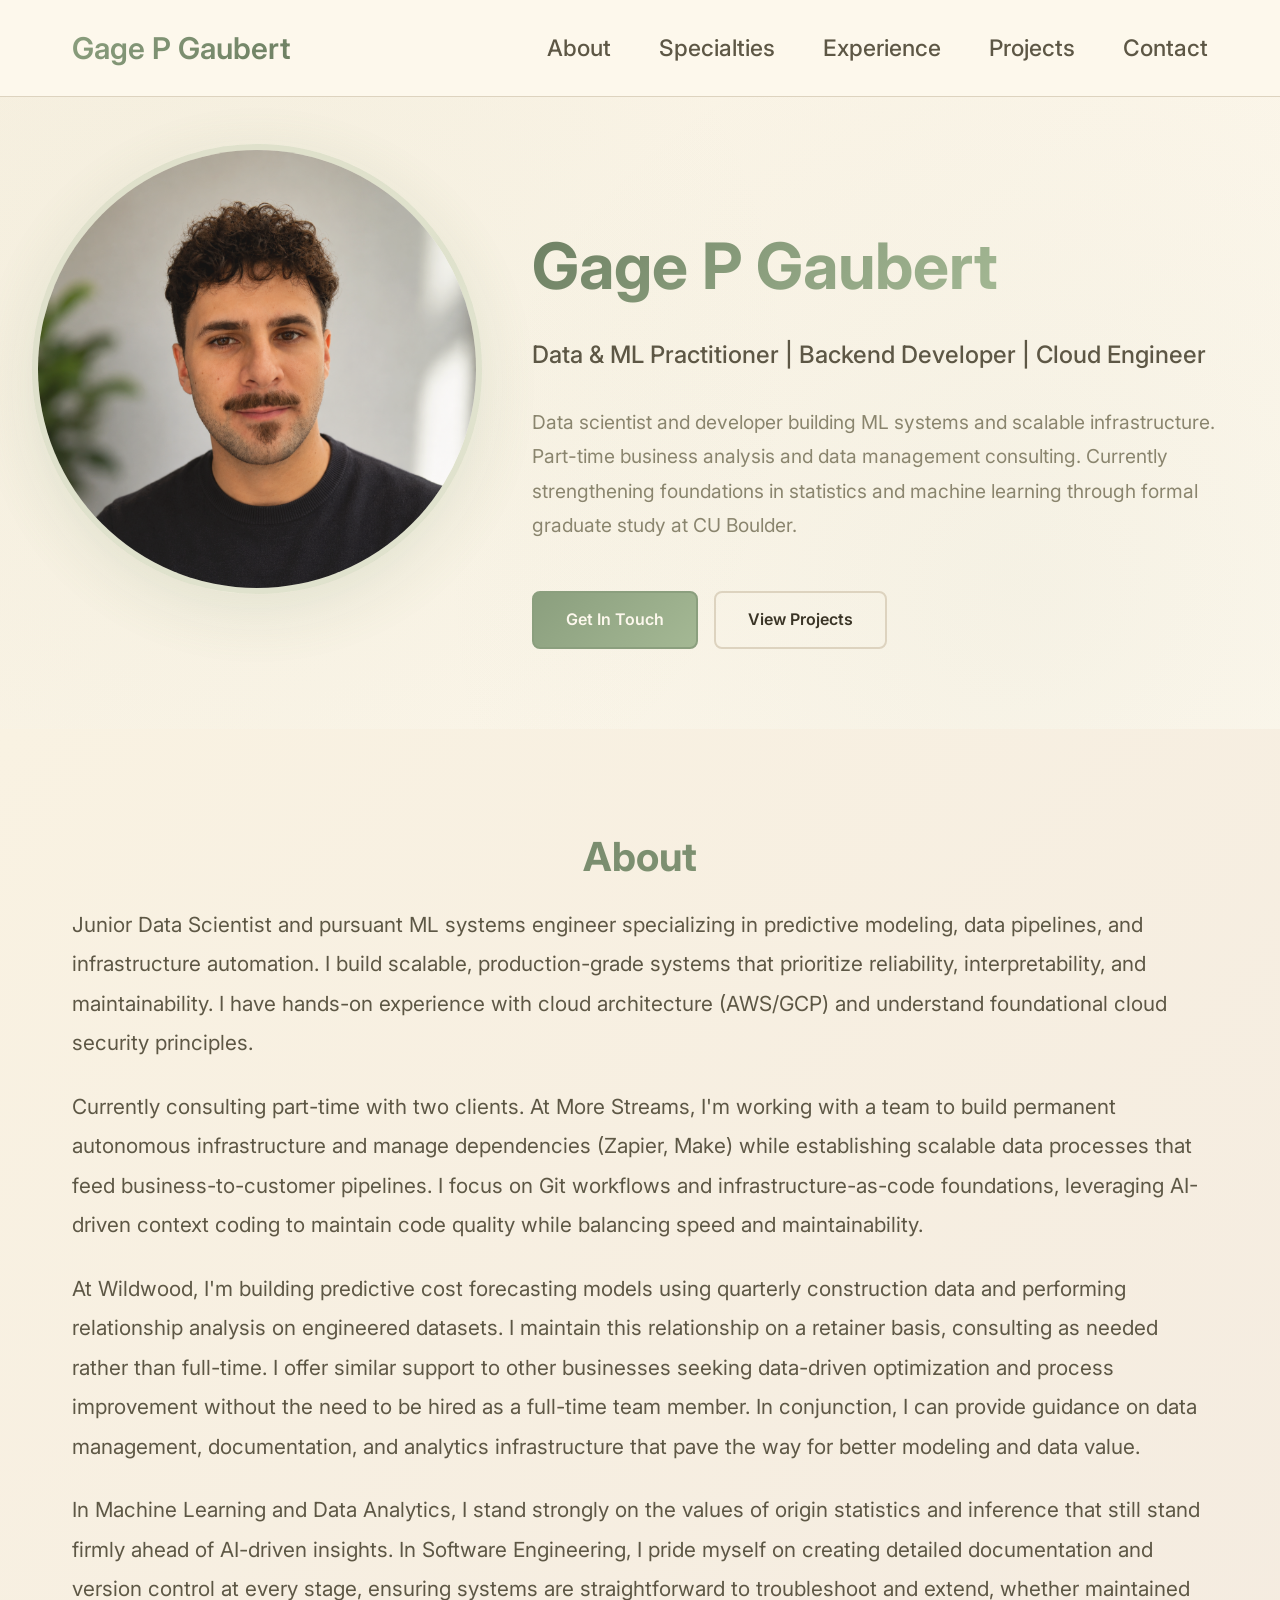
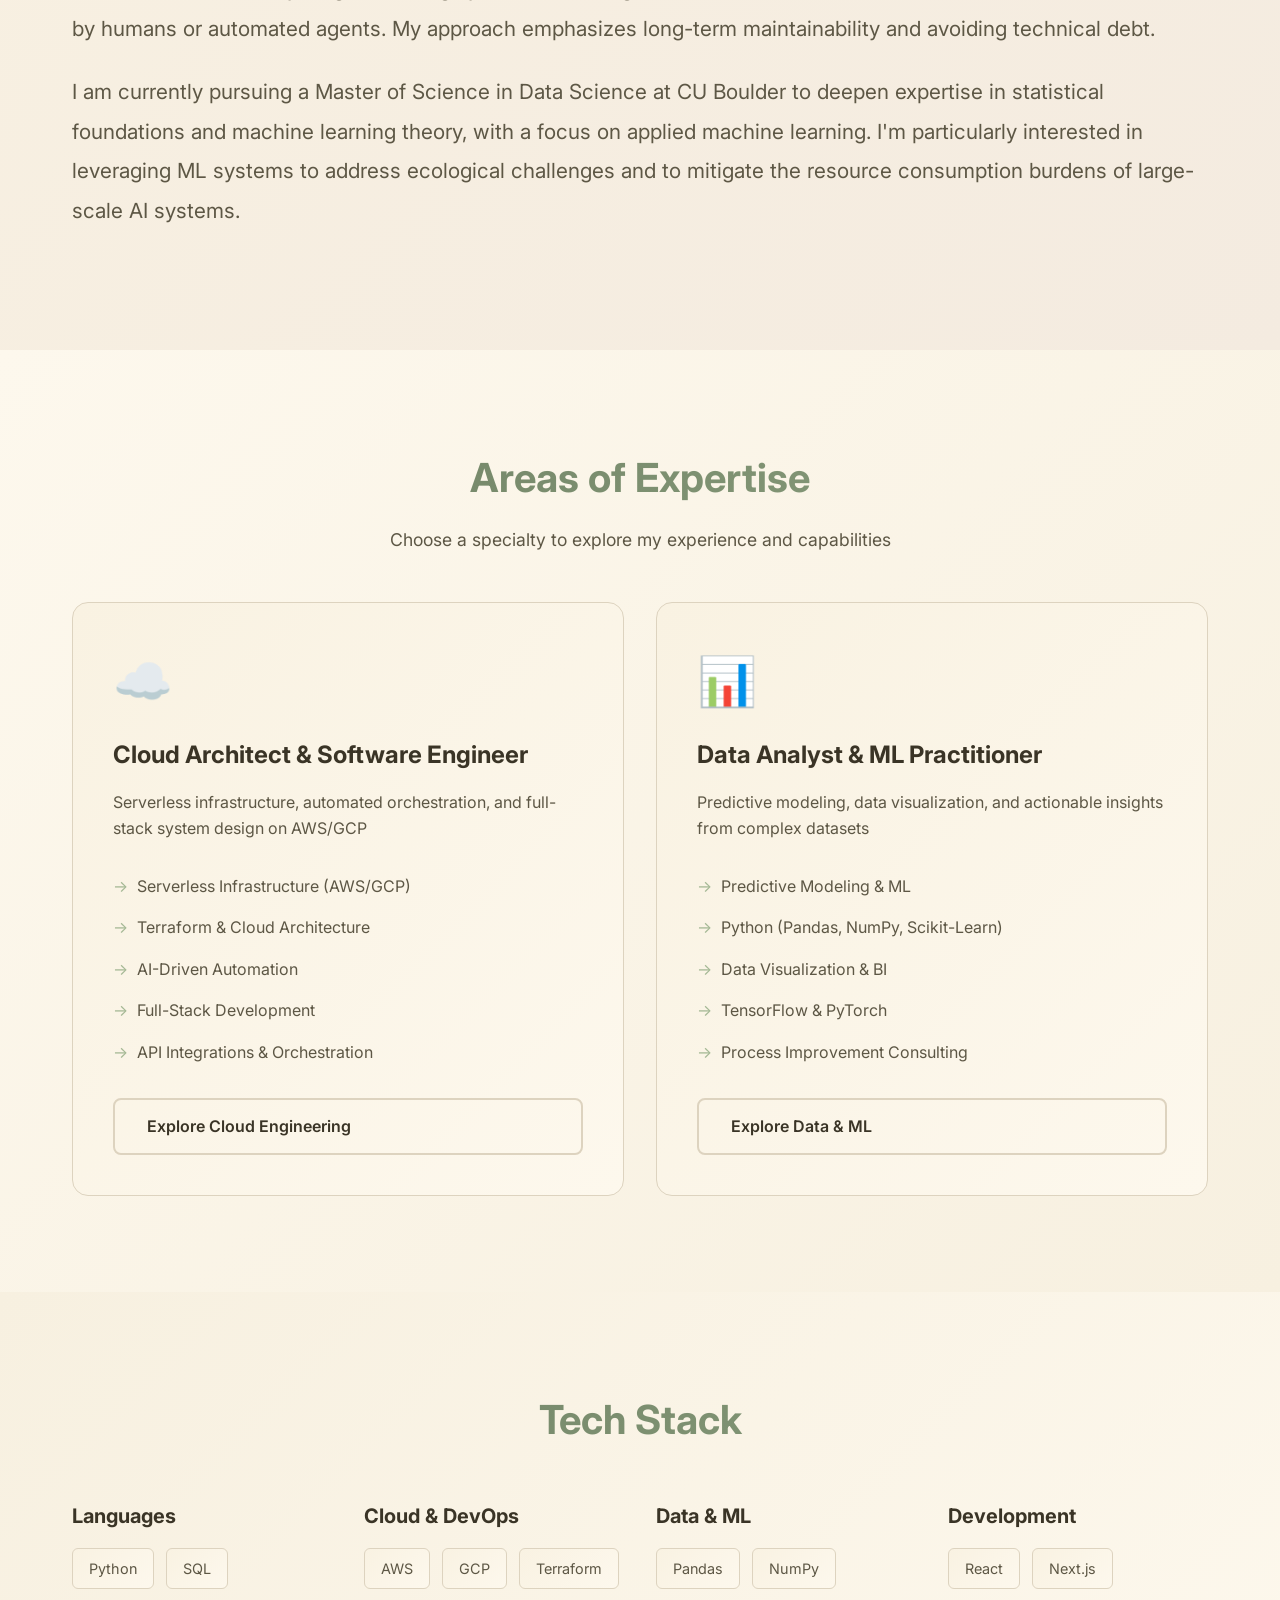
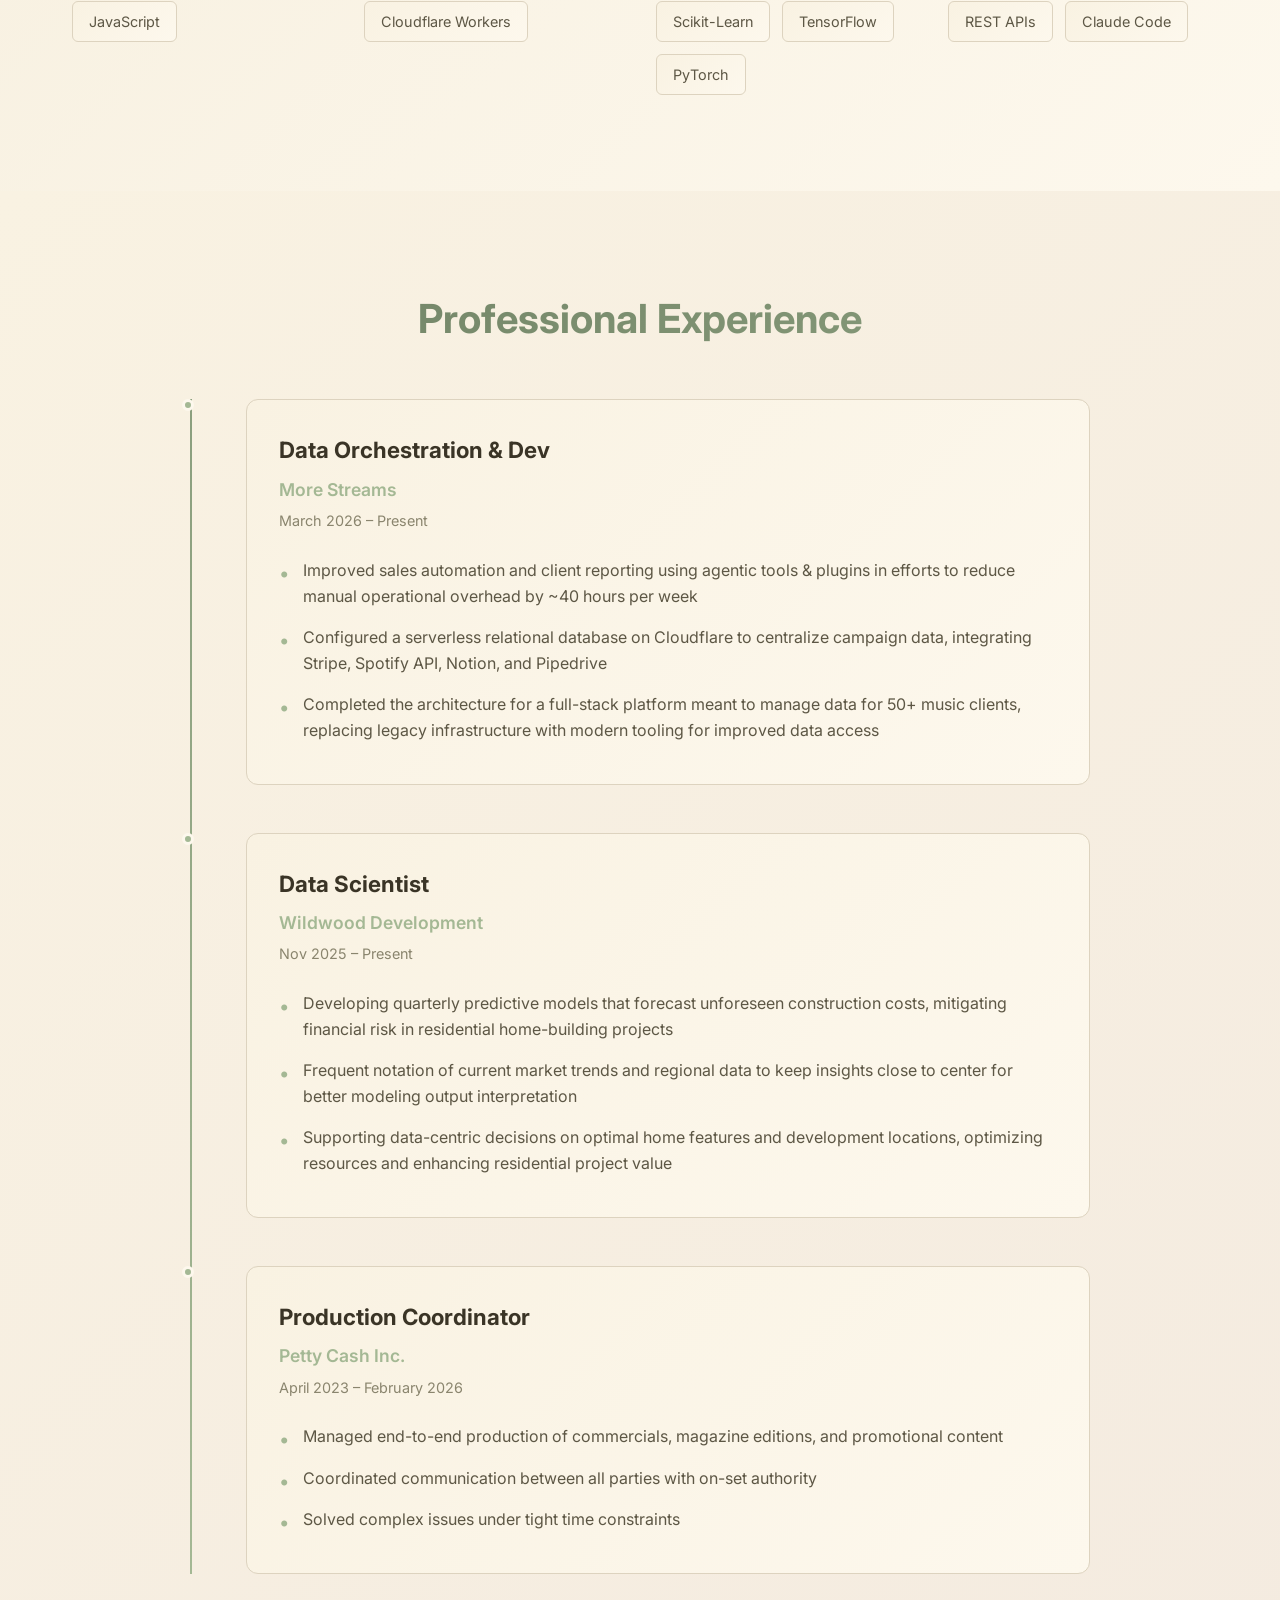
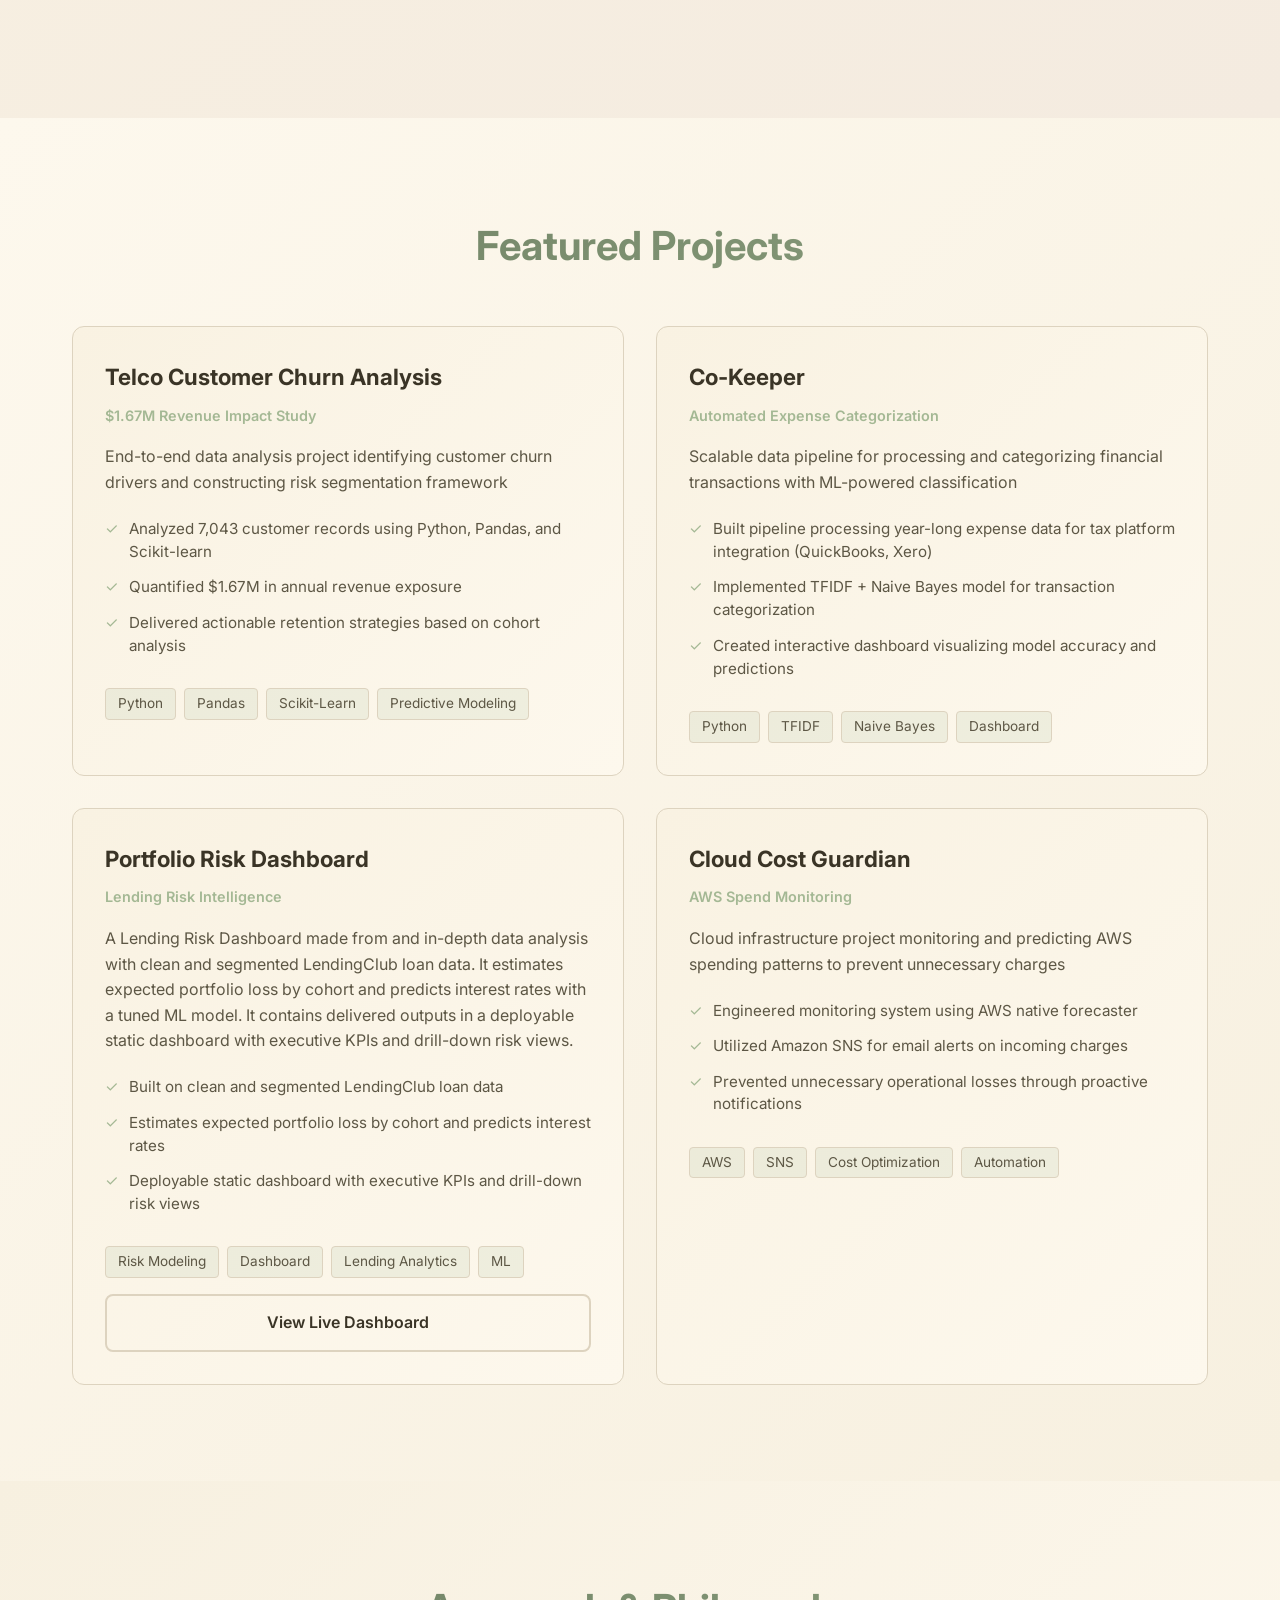
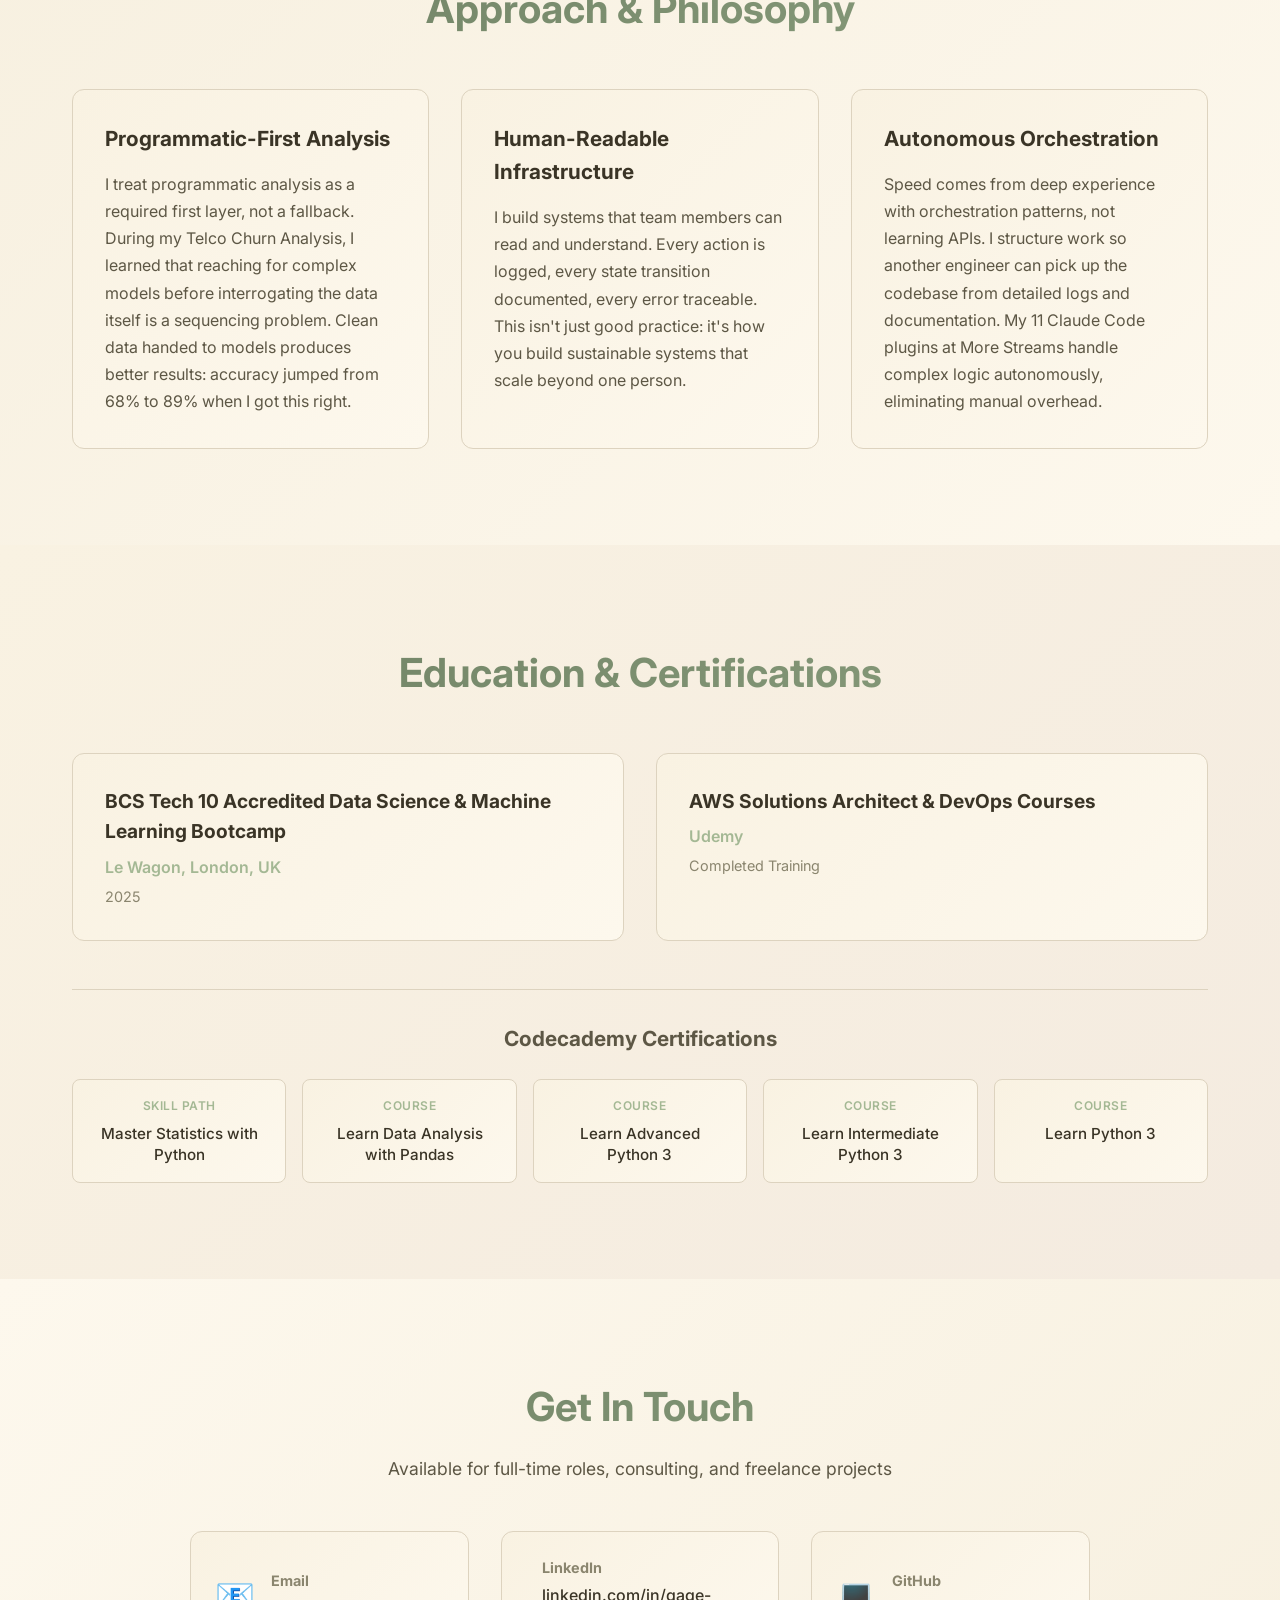
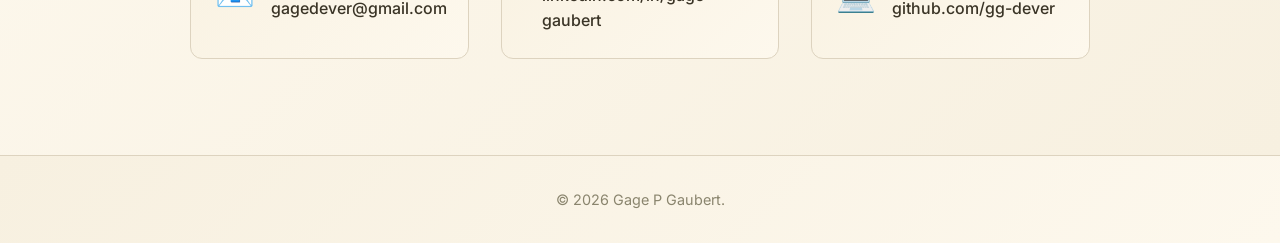
==== commit 846d4094: "small changes to about section again again again again again" ====
--- a/index.html
+++ b/index.html
@@ -3,7 +3,7 @@
 <head>
     <meta charset="UTF-8">
     <meta name="viewport" content="width=device-width, initial-scale=1.0">
-    <title>Gage P Gaubert | Cloud Architect & Data Practitioner</title>
+    <title>Gage P Gaubert | Developer Ops & Data Practitioner</title>
     <link rel="stylesheet" href="style.css?v=20260426-1">
     <style>
         .projects-grid {
@@ -45,8 +45,8 @@
                     </div>
                     <h1 class="hero-title">Gage P Gaubert</h1>
                 </div>
-                <p class="hero-subtitle">Data & ML Practitioner | Cloud Architect | Agentic AI Software Developer</p>
-                <p class="hero-description">Data scientist and software engineer building ML systems and scalable infrastructure. Part-time business analyst and data management consulting. Currently strengthening foundations in statistics and machine learning through formal graduate study at CU Boulder.</p>
+                <p class="hero-subtitle">Data & ML Practitioner | Backend Developer | Cloud Engineer</p>
+                <p class="hero-description">Data scientist and developer building ML systems and scalable infrastructure. Part-time business analysis and data management consulting. Currently strengthening foundations in statistics and machine learning through formal graduate study at CU Boulder.</p>
                 <div class="hero-cta">
                     <a href="#contact" class="btn btn-primary">Get In Touch</a>
                     <a href="#projects" class="btn btn-secondary">View Projects</a>
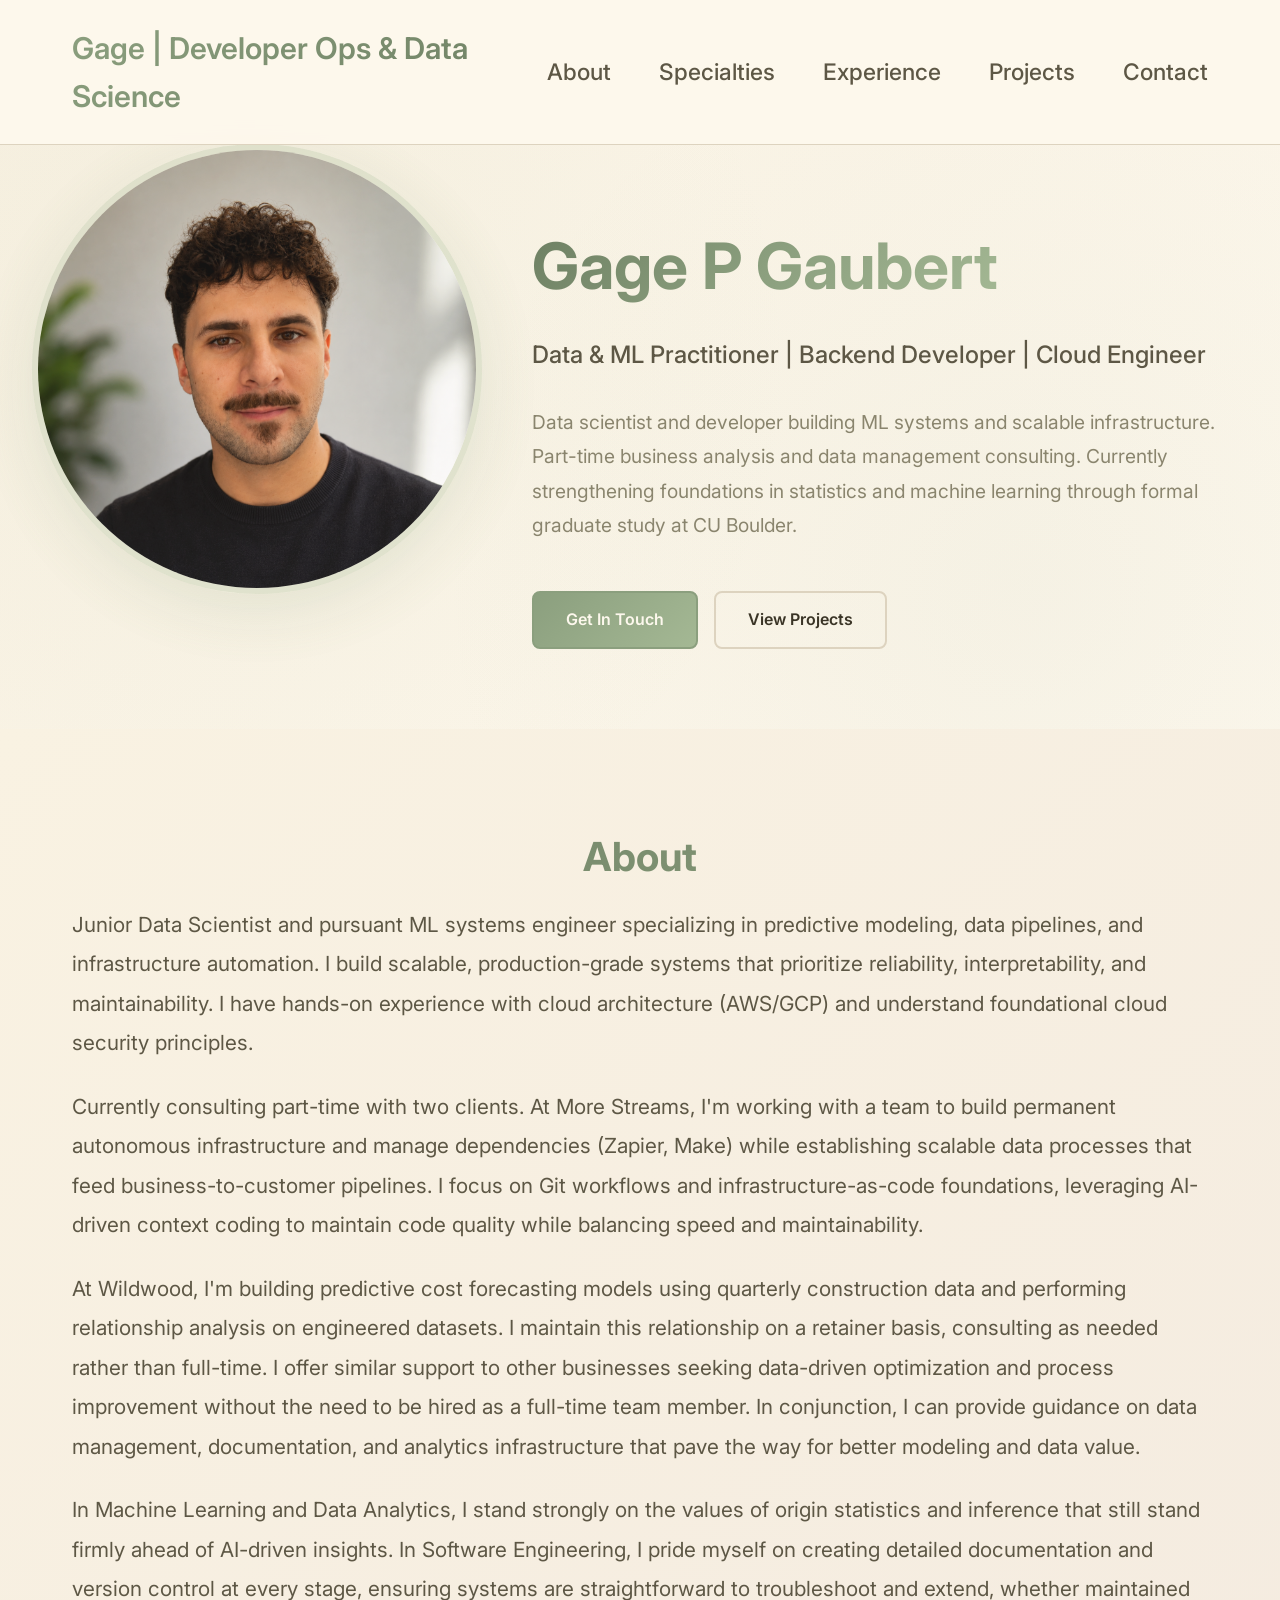
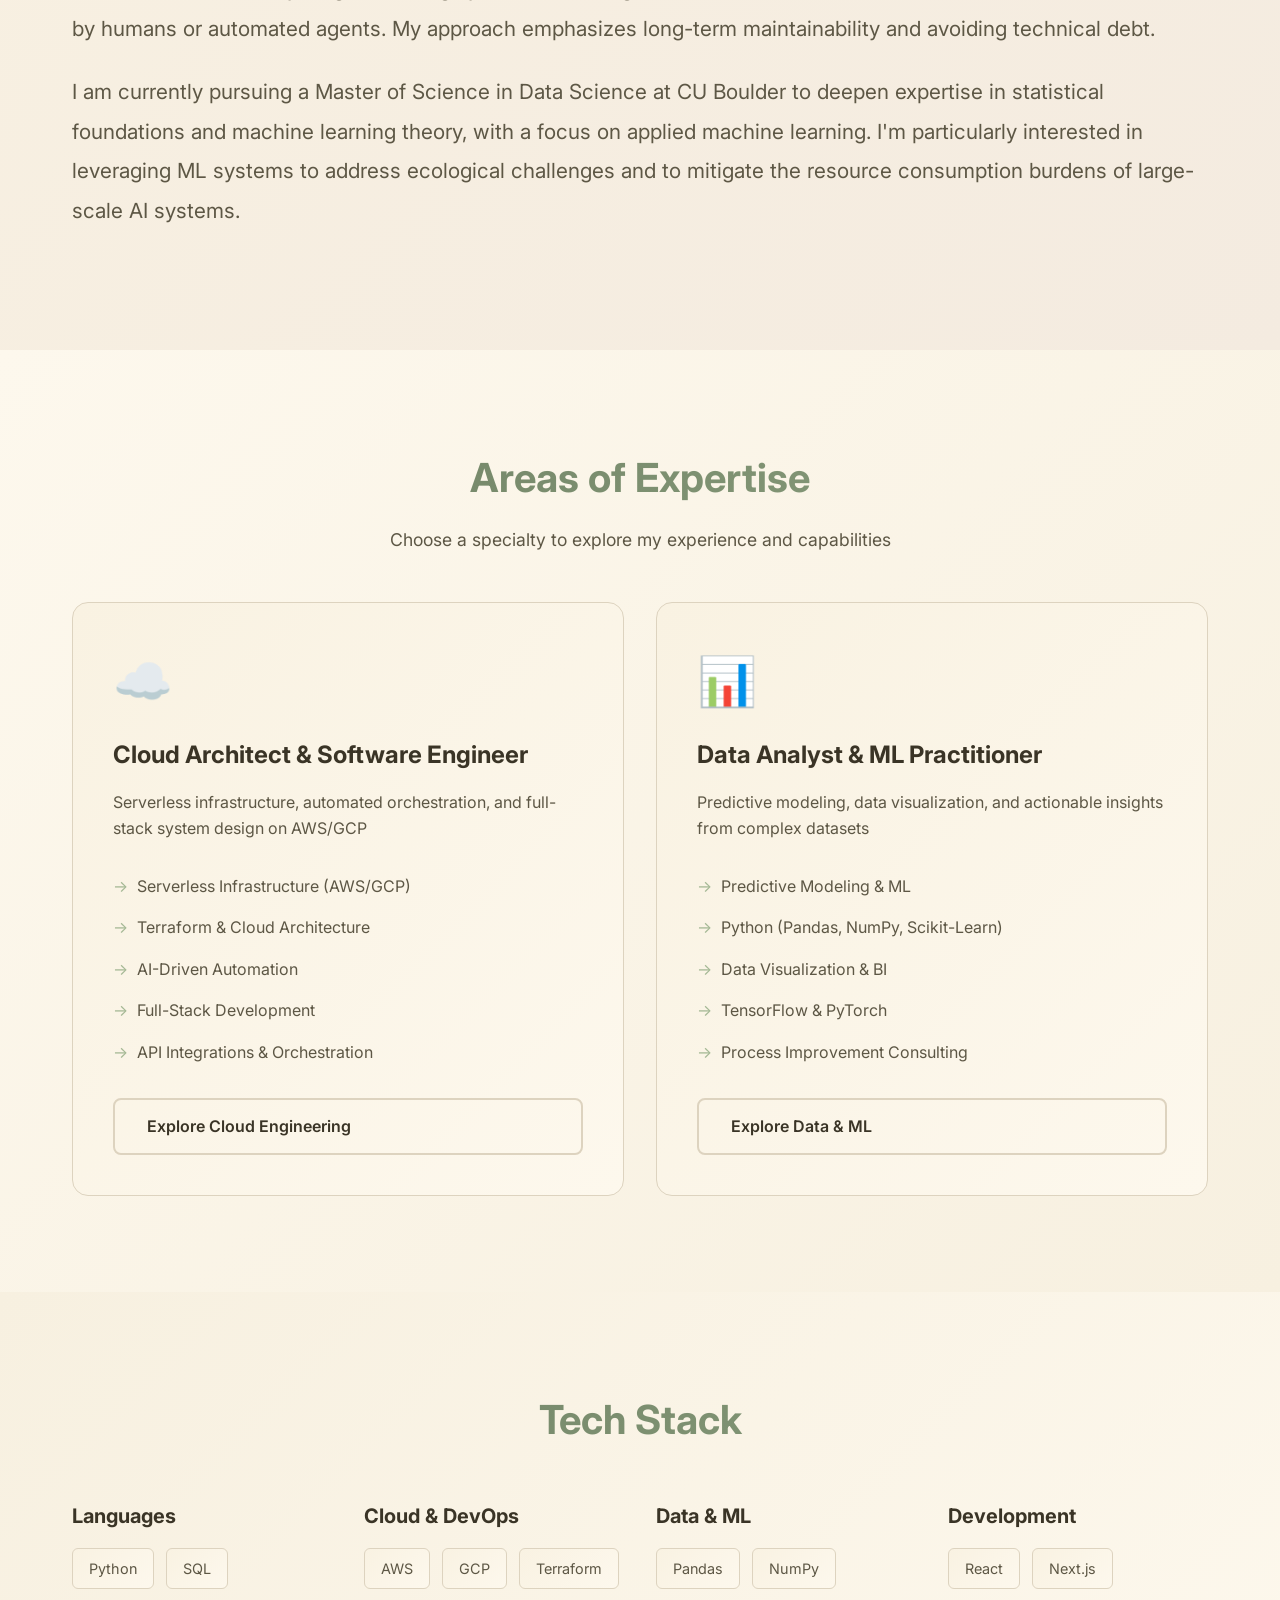
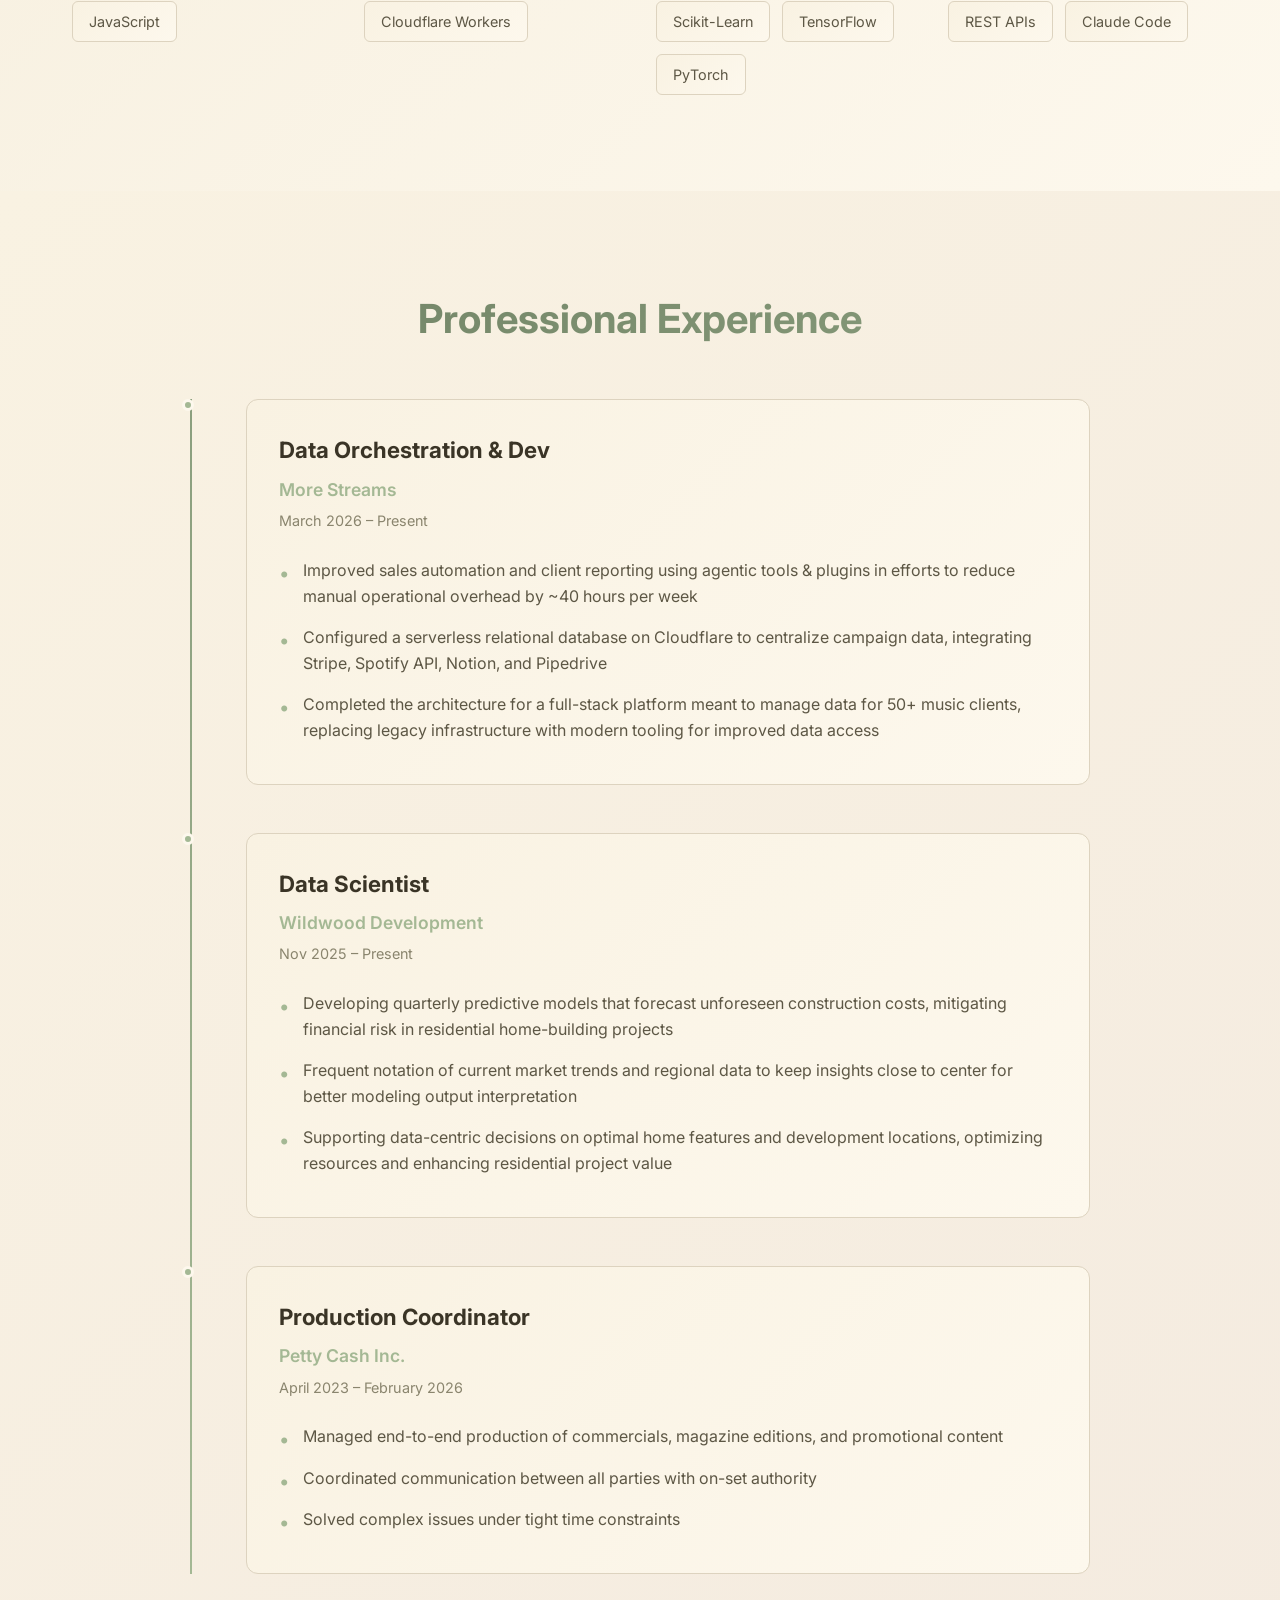
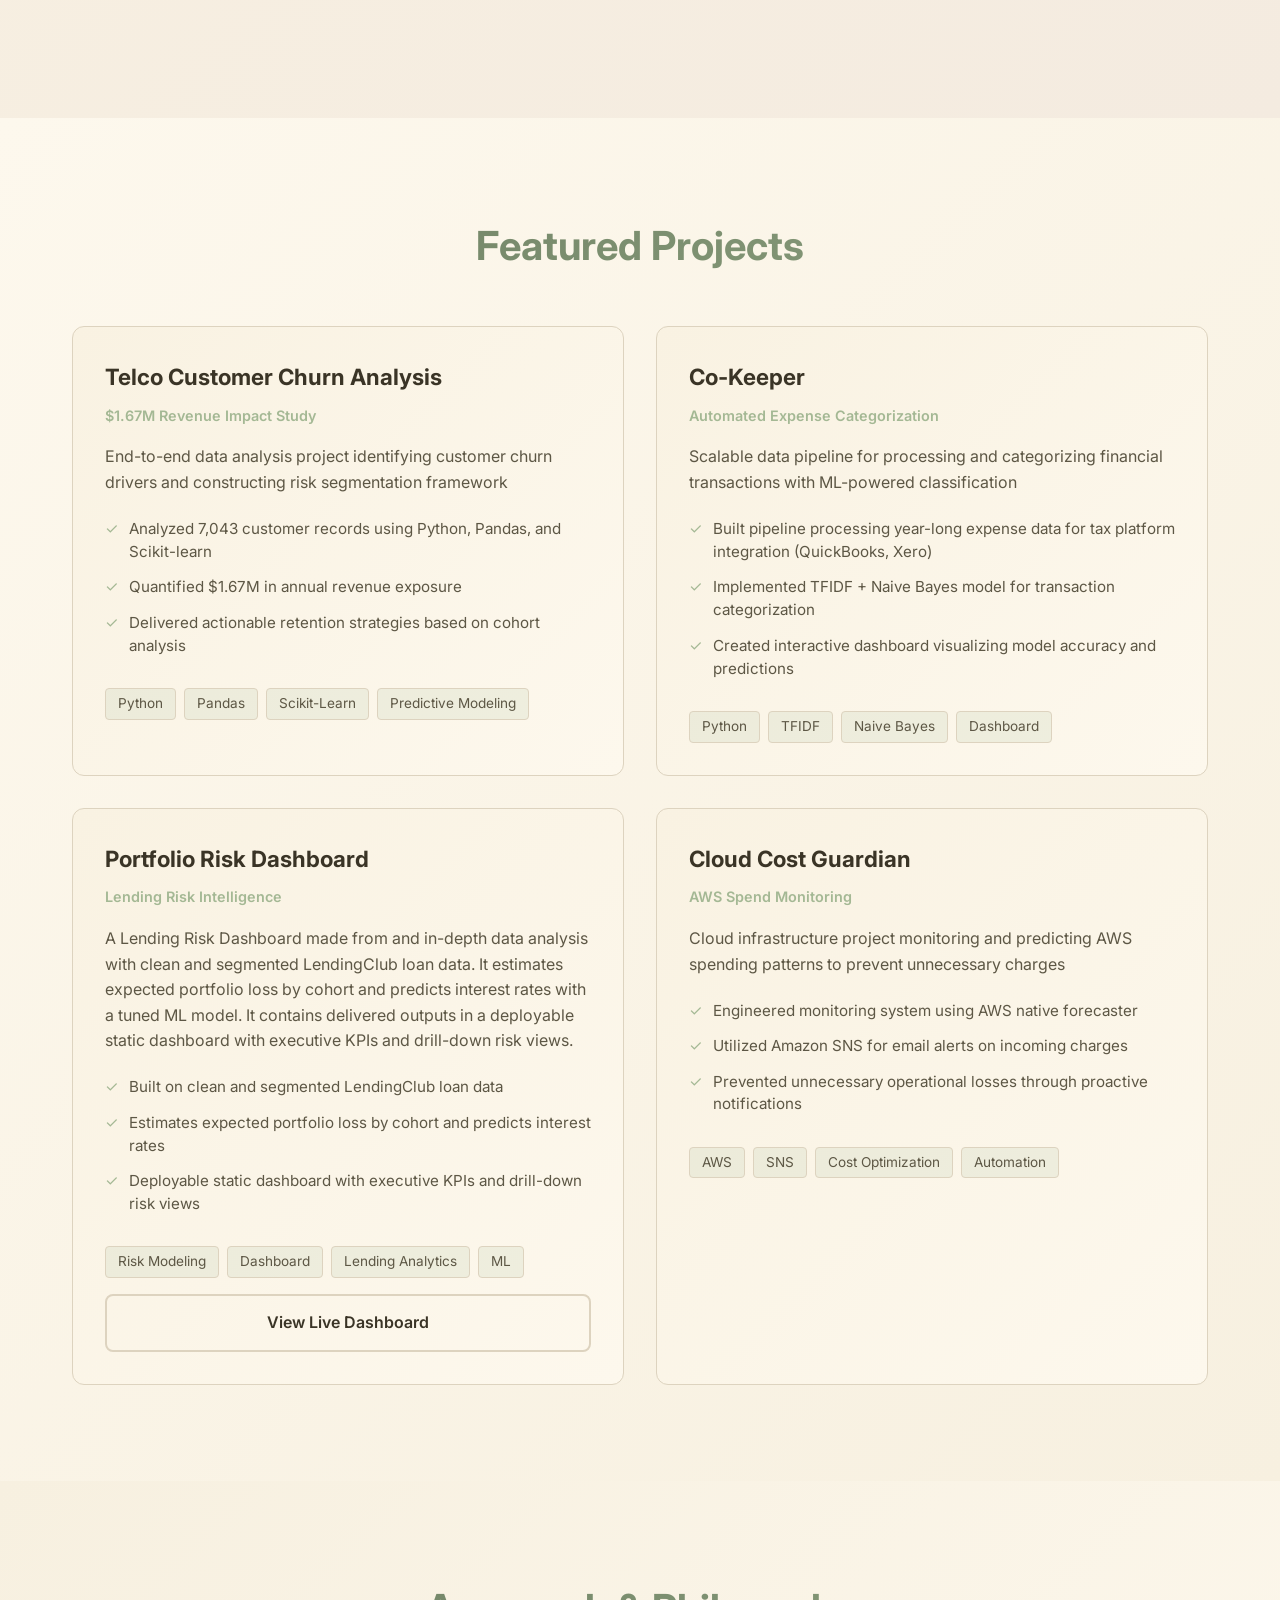
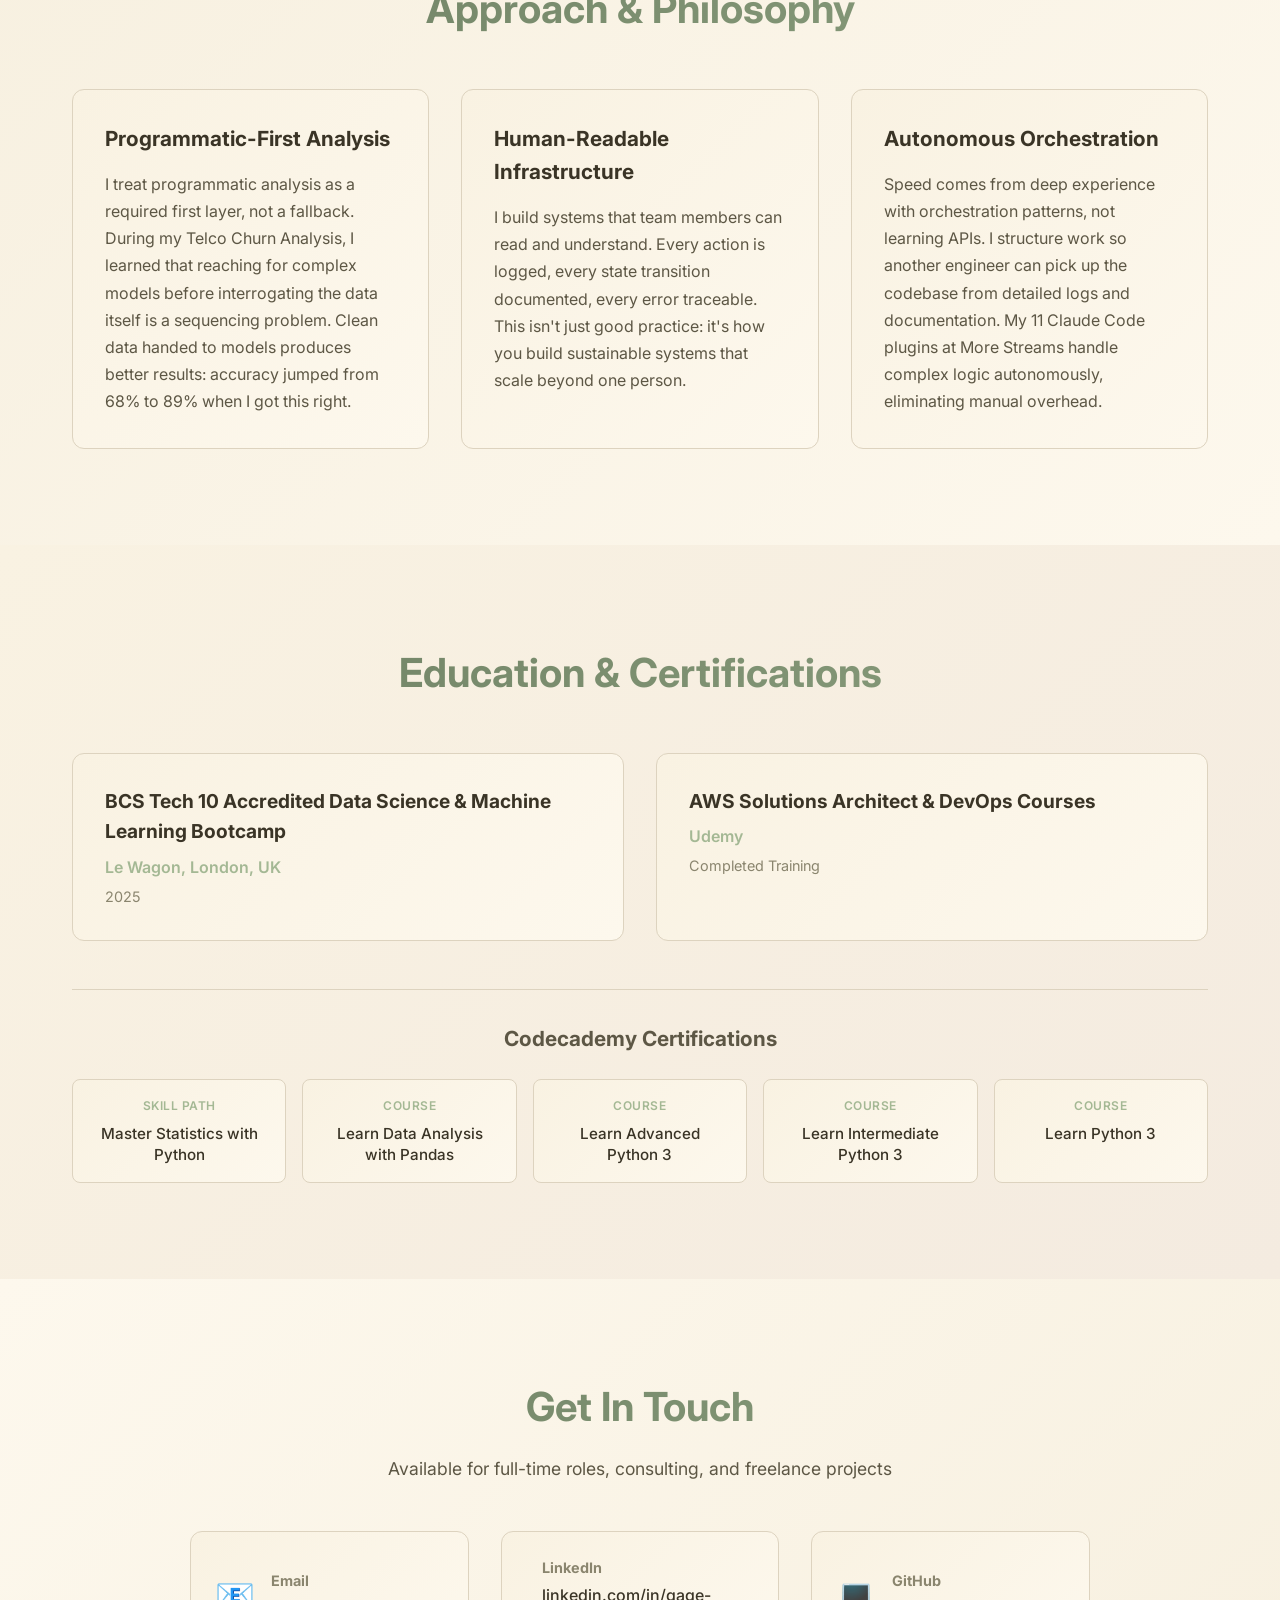
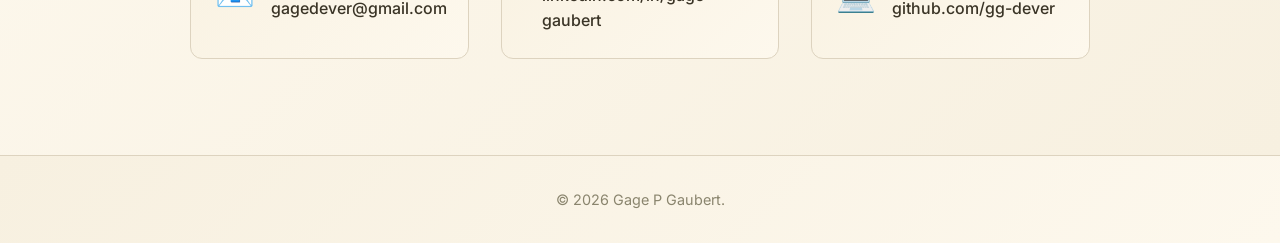
==== commit 7d1cccf9: "small changes to about section again again again again again again" ====
--- a/index.html
+++ b/index.html
@@ -24,7 +24,7 @@
     <!-- Navigation -->
     <nav class="navbar">
         <div class="container">
-            <div class="nav-brand">Gage P Gaubert</div>
+            <div class="nav-brand">Gage | Developer Ops & Data Science</div>
             <div class="nav-links">
                 <a href="#about">About</a>
                 <a href="#specialties">Specialties</a>
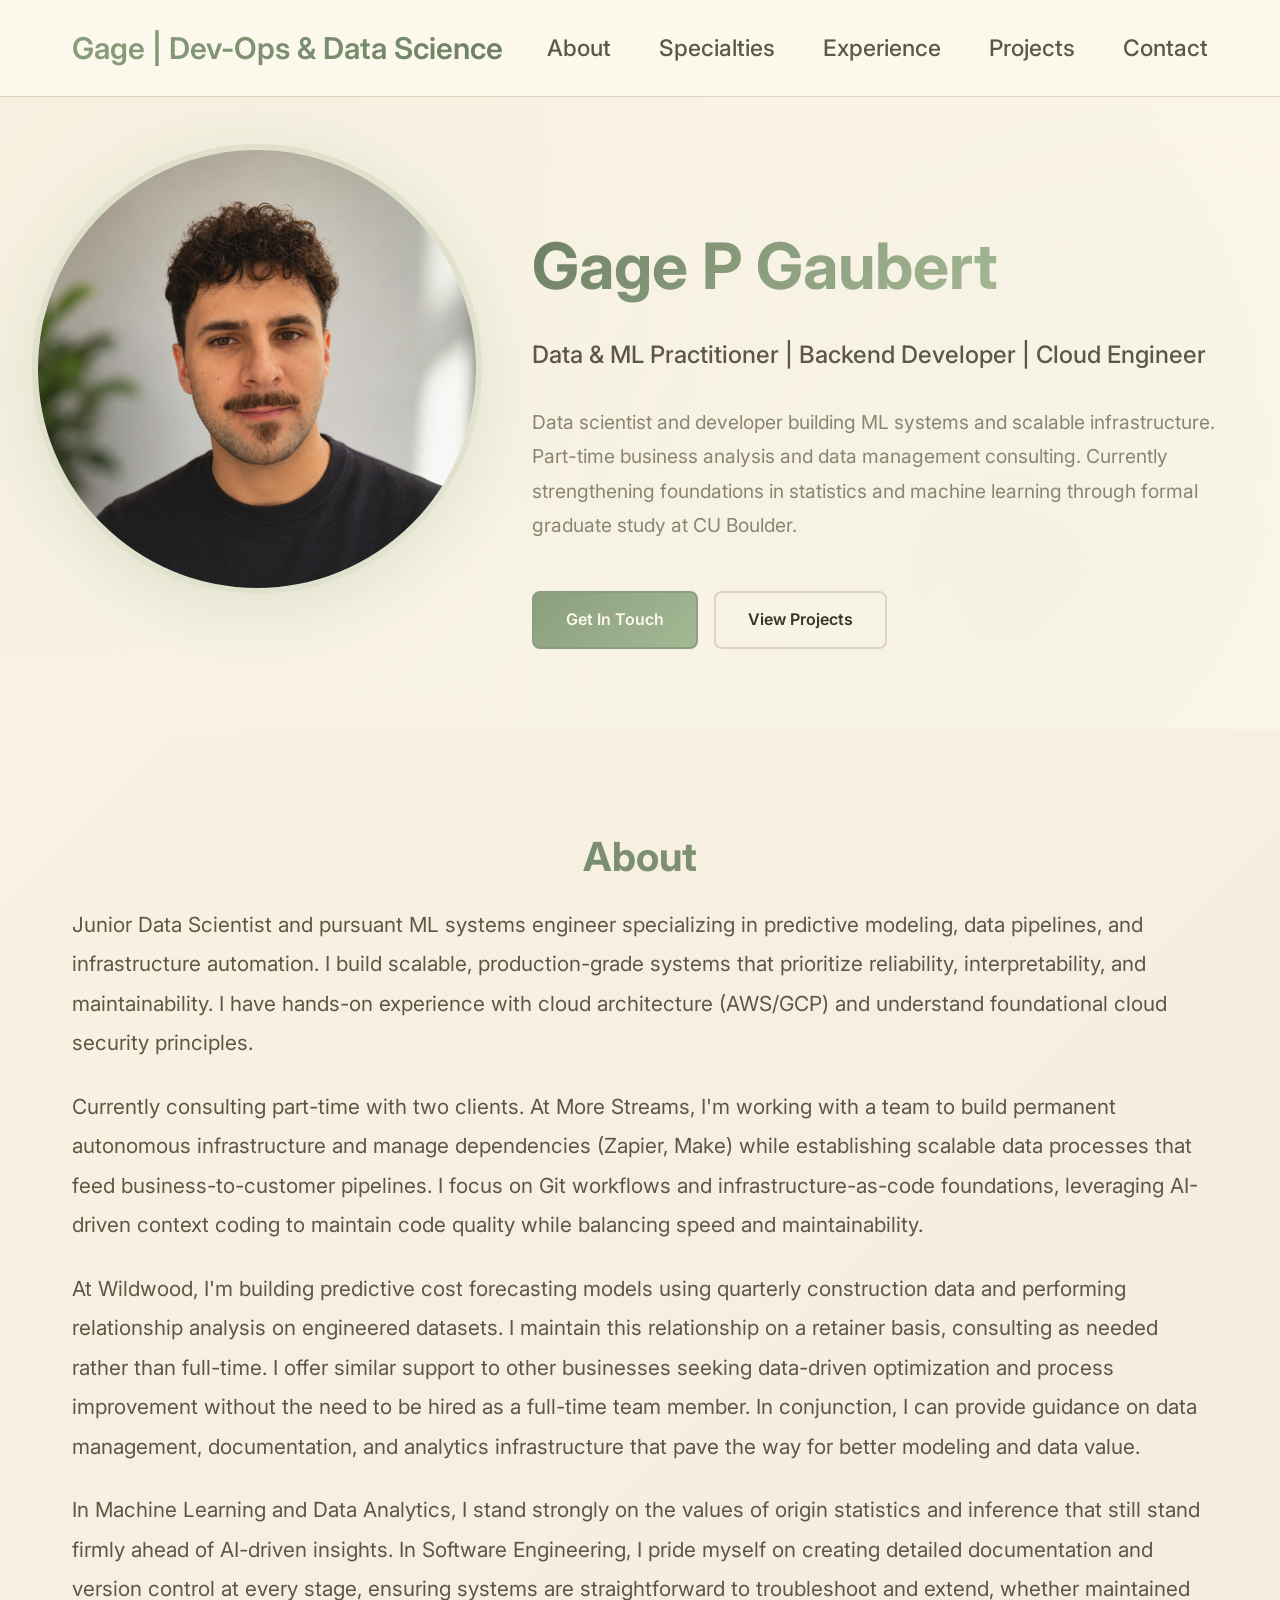
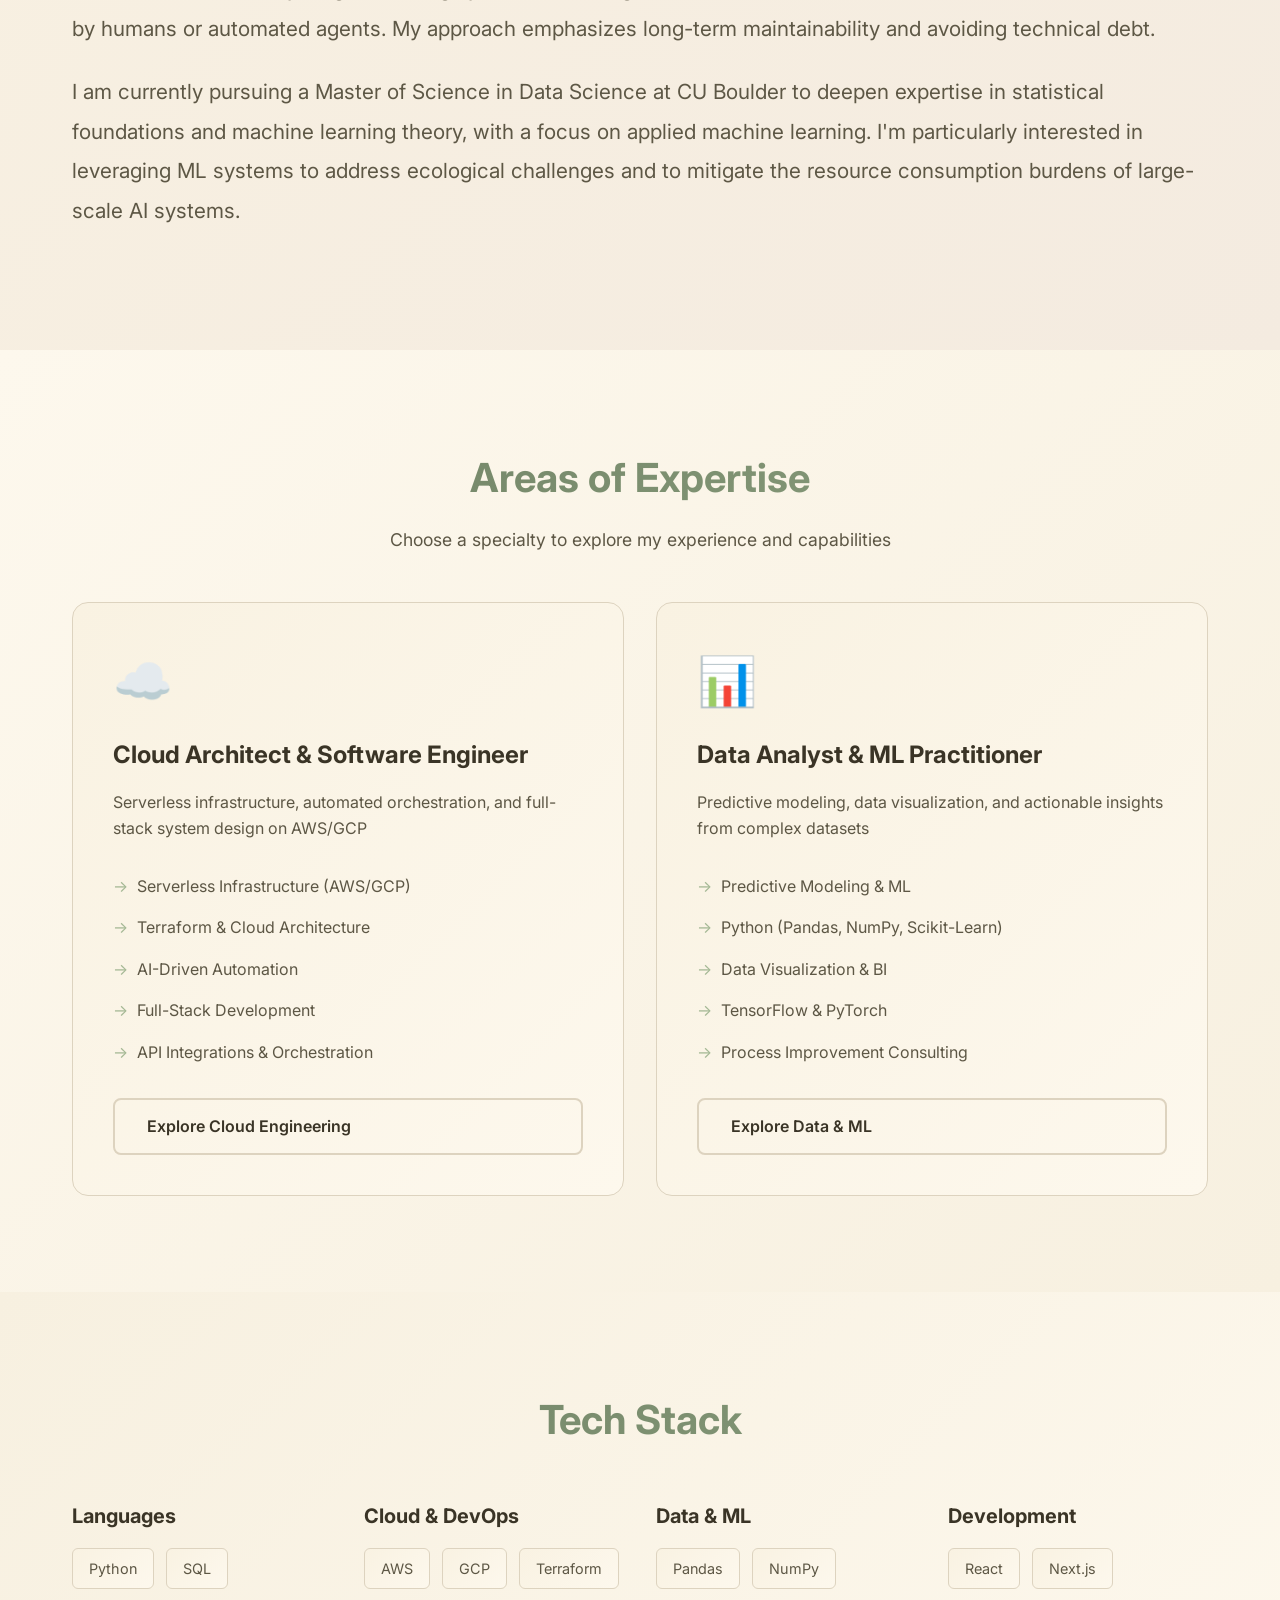
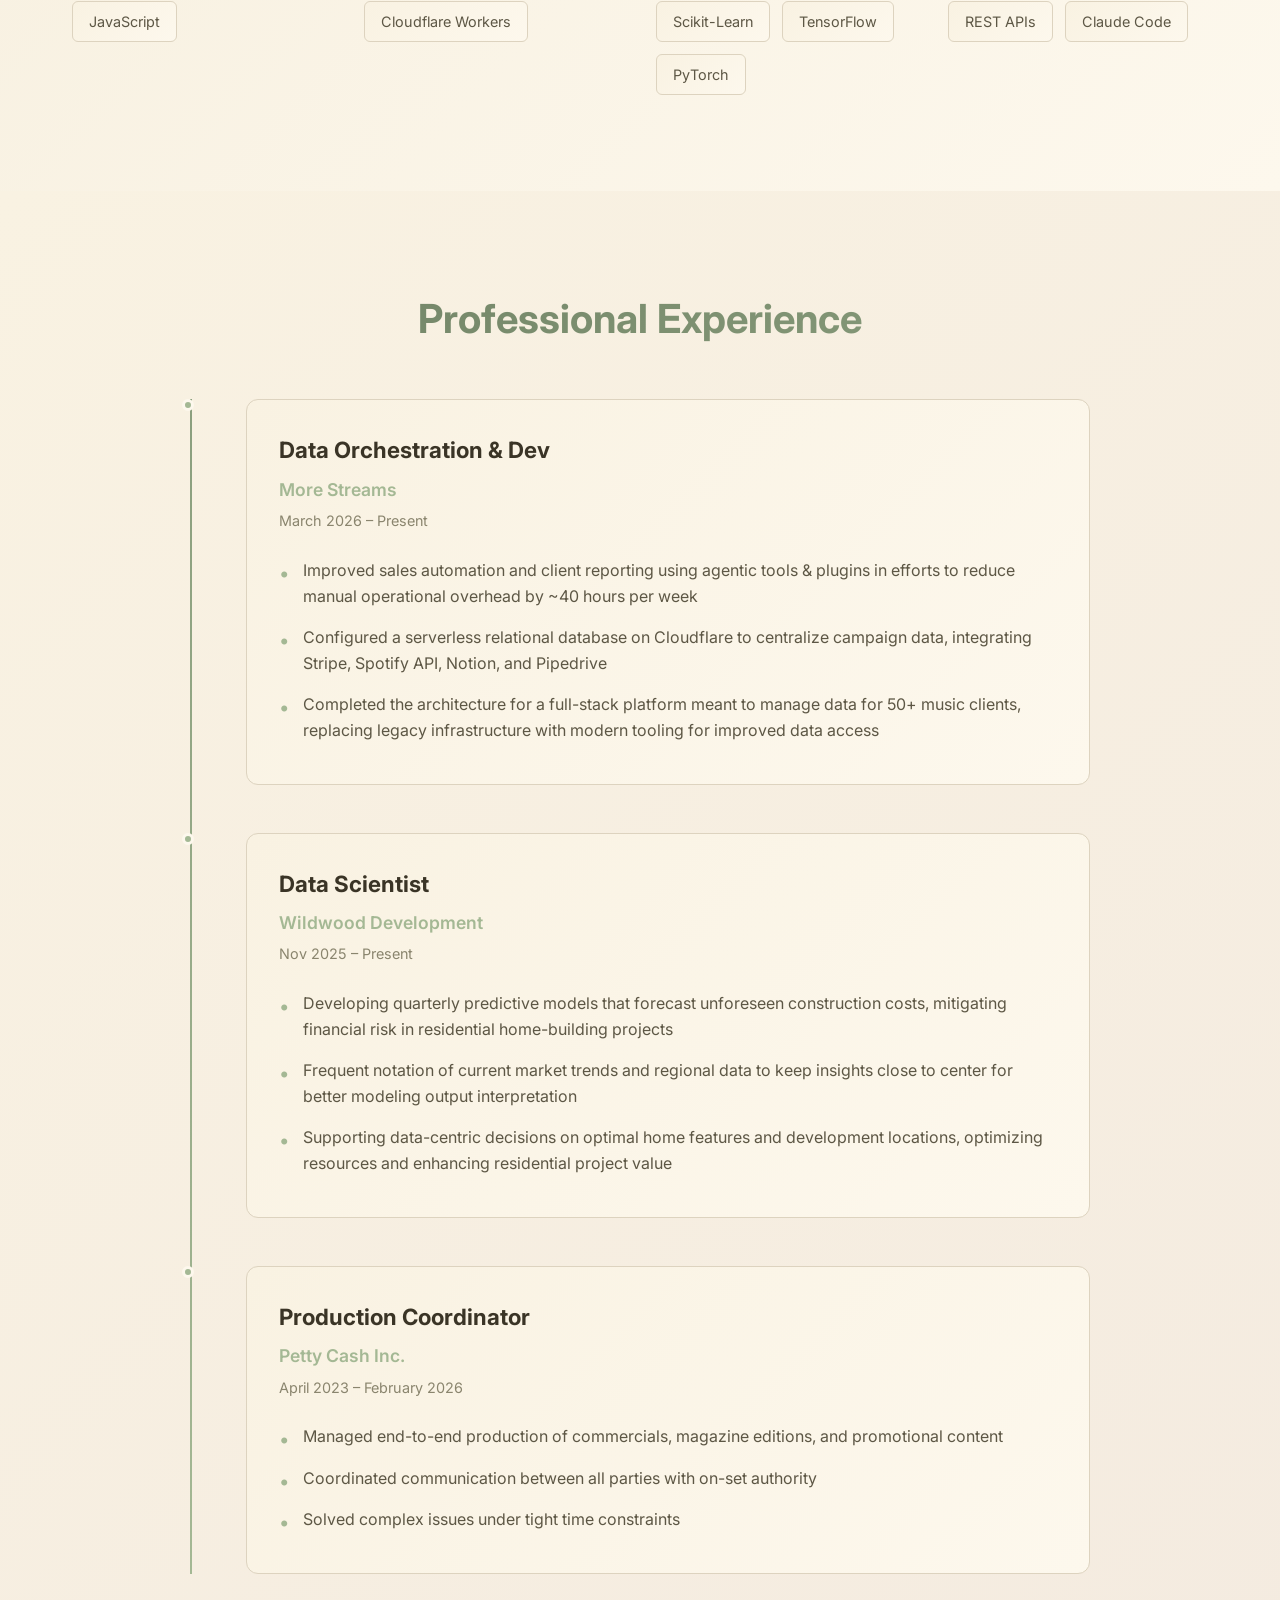
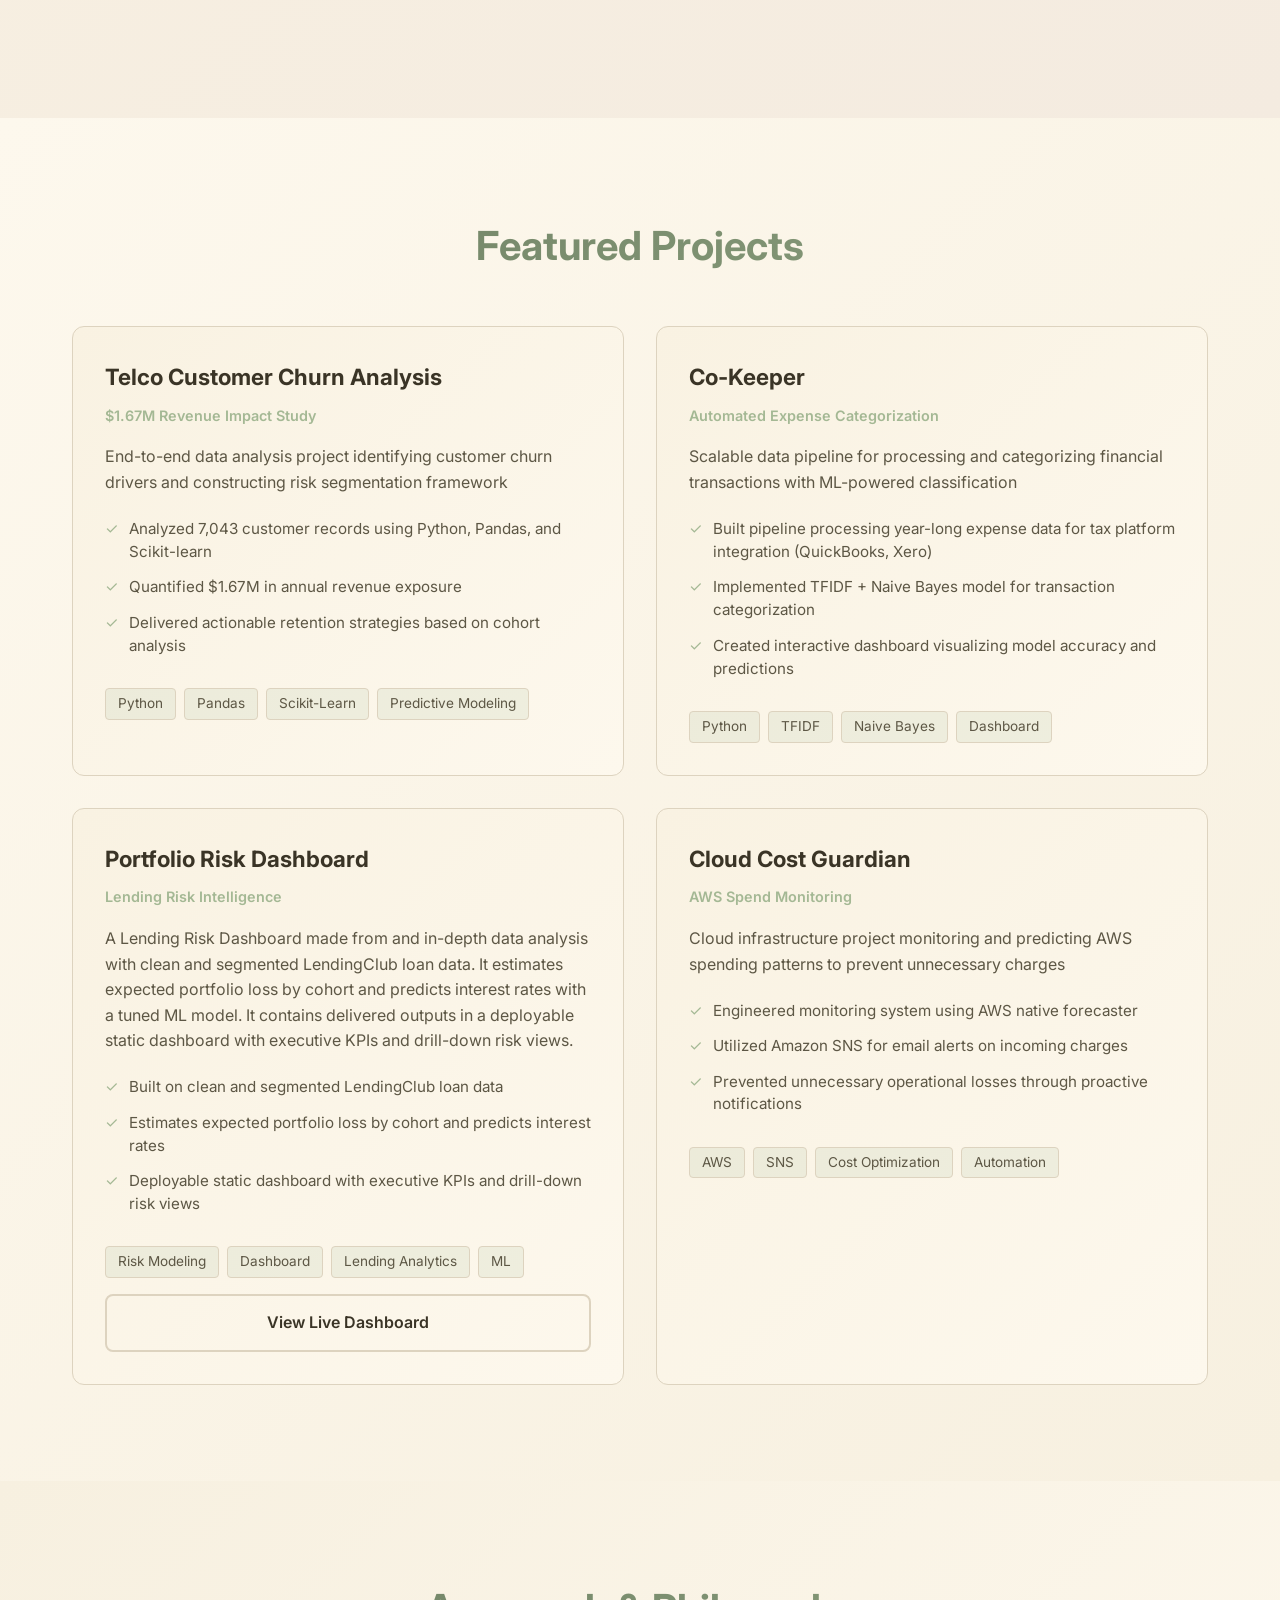
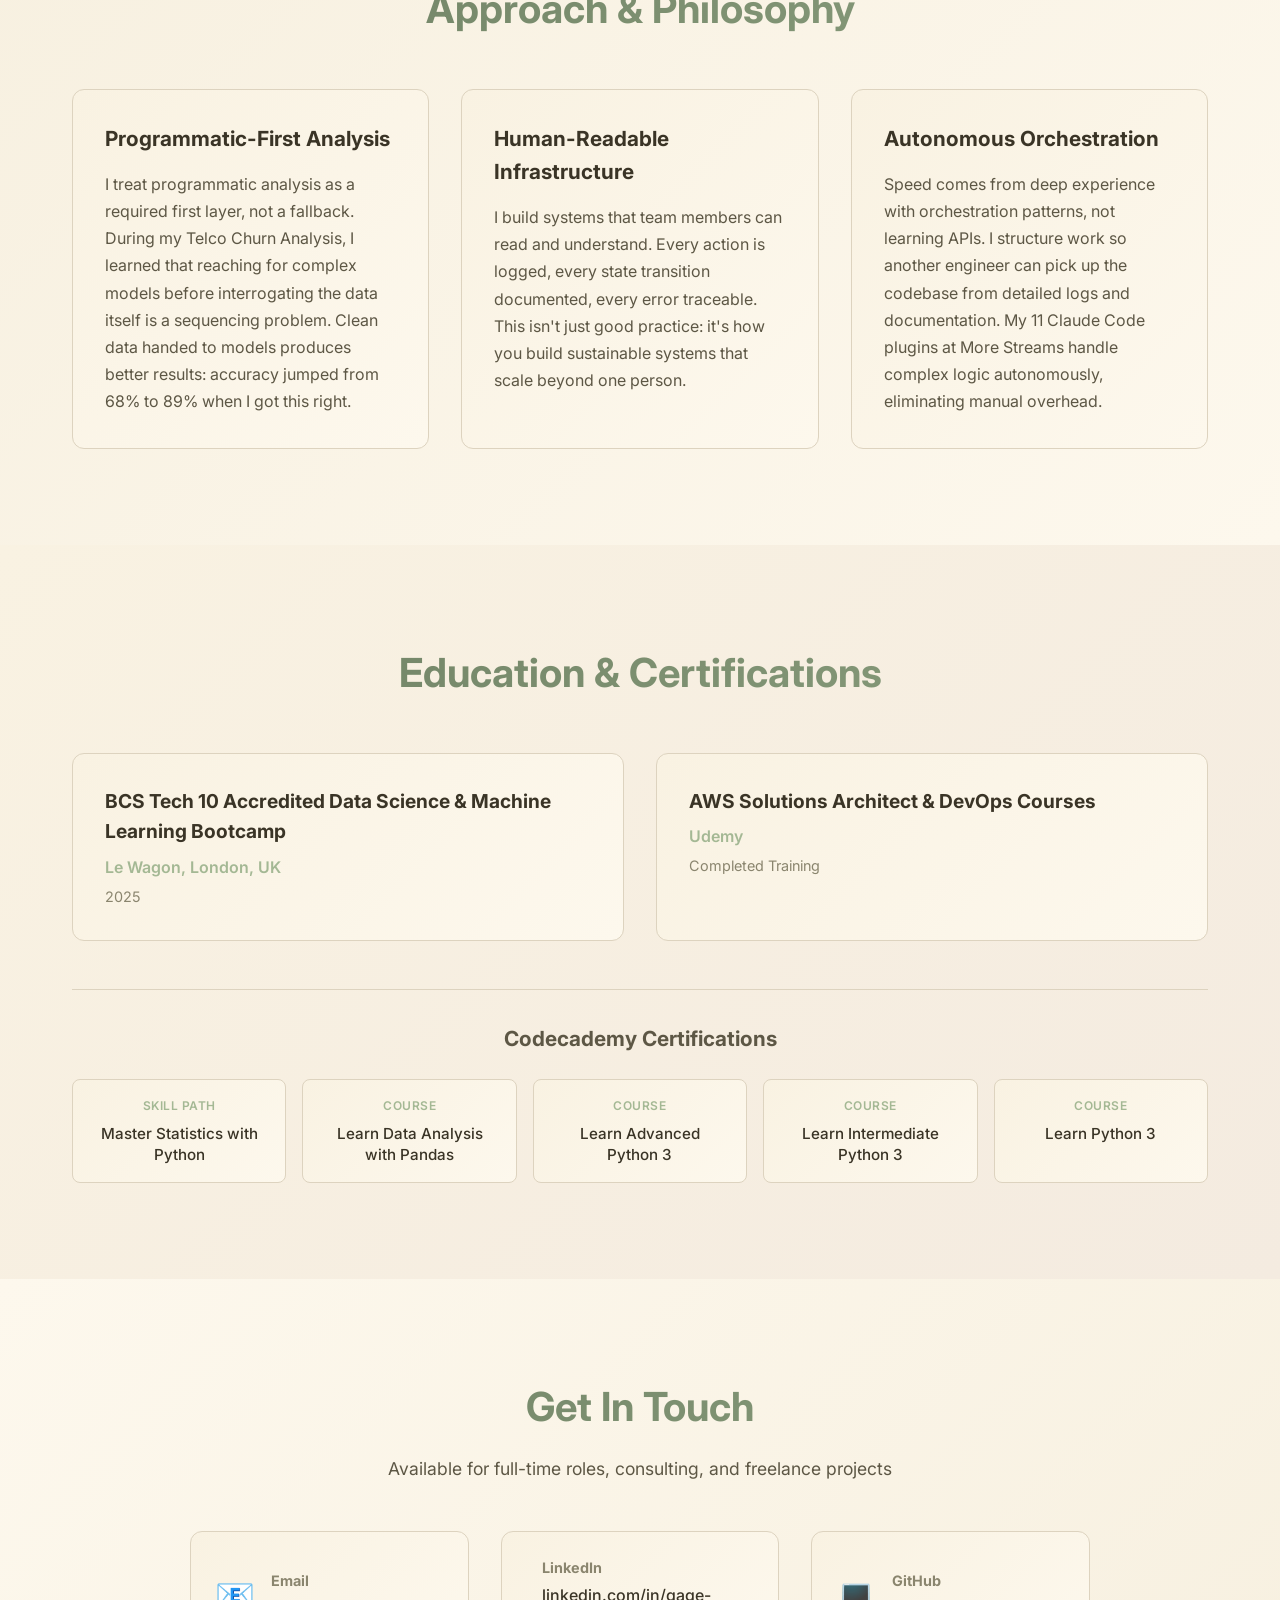
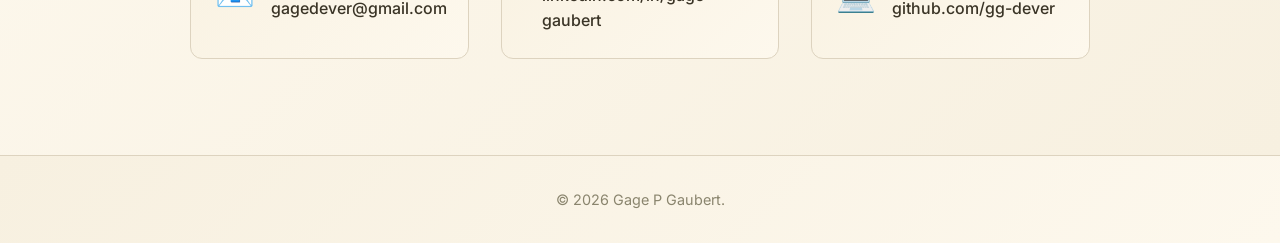
==== commit 36c4d5f8: "changed menu title" ====
--- a/index.html
+++ b/index.html
@@ -24,7 +24,7 @@
     <!-- Navigation -->
     <nav class="navbar">
         <div class="container">
-            <div class="nav-brand">Gage | Developer Ops & Data Science</div>
+            <div class="nav-brand">Gage | Dev-Ops & Data Science</div>
             <div class="nav-links">
                 <a href="#about">About</a>
                 <a href="#specialties">Specialties</a>
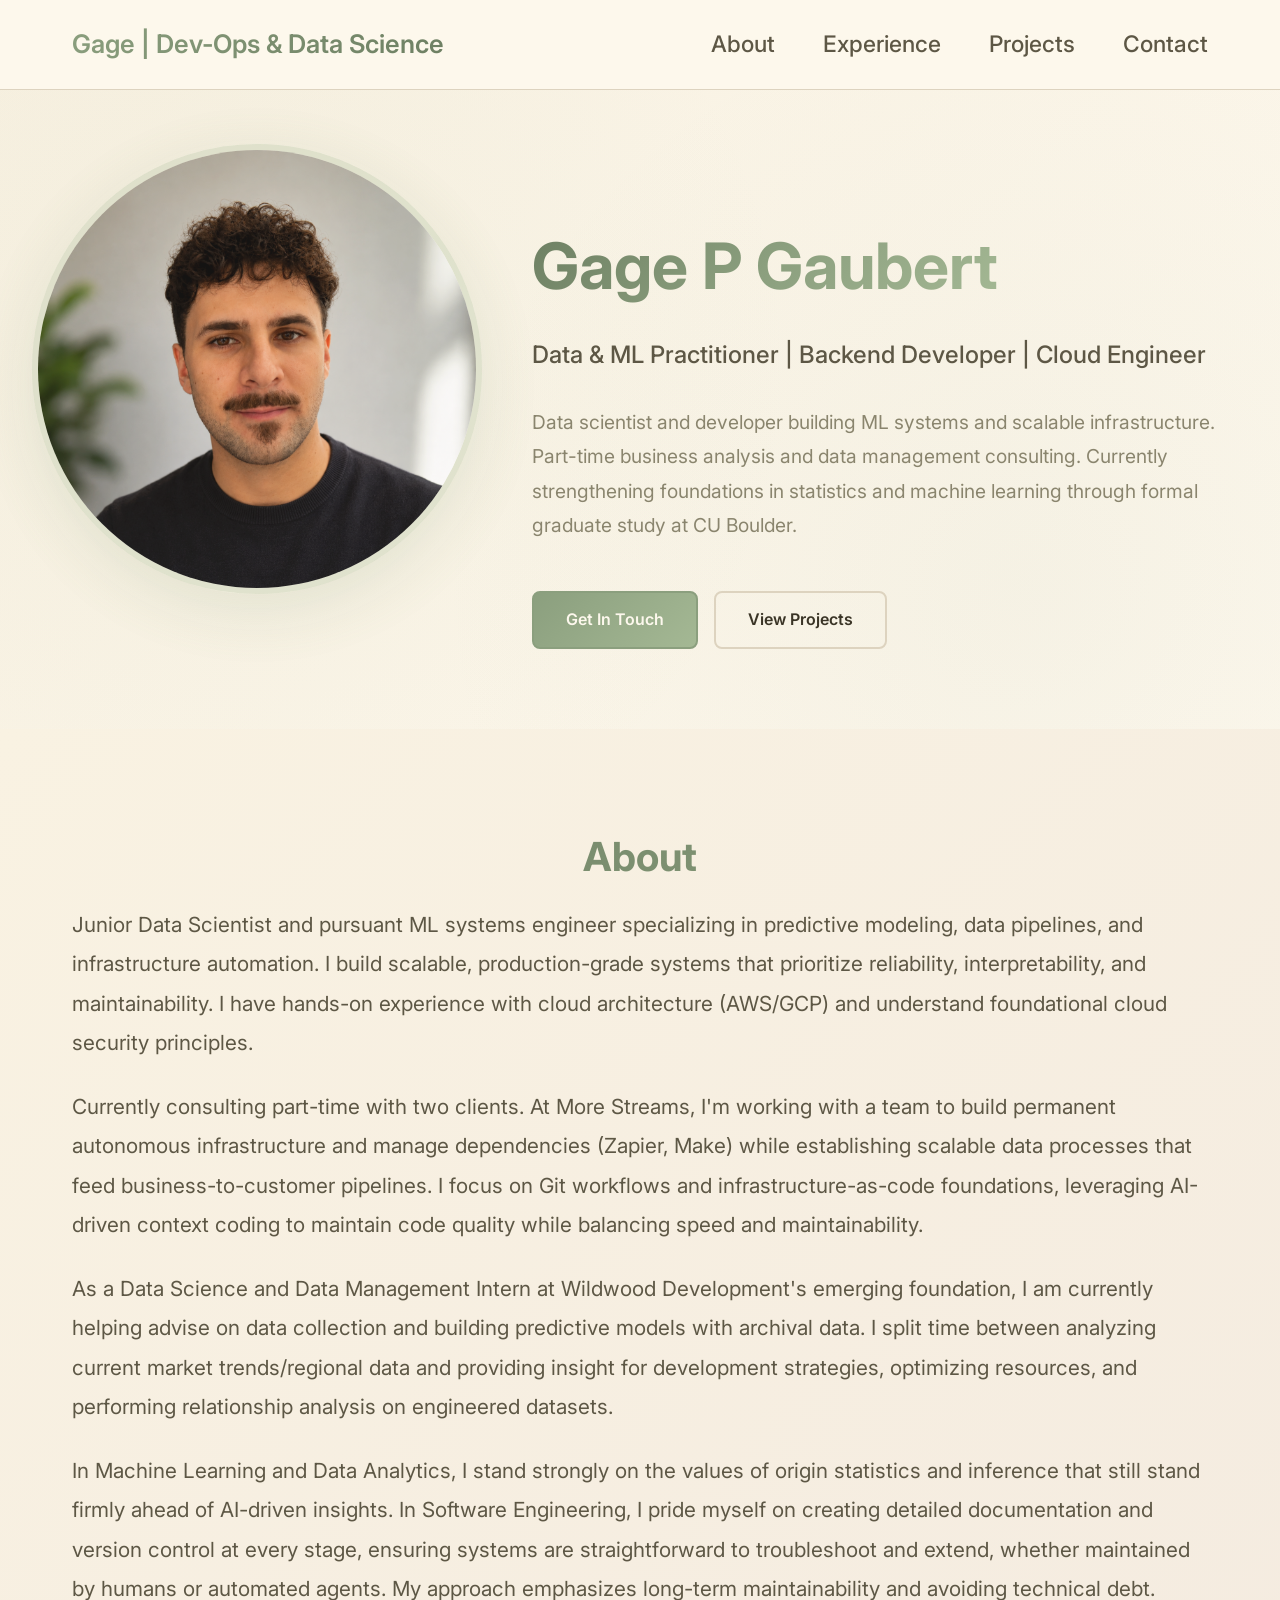
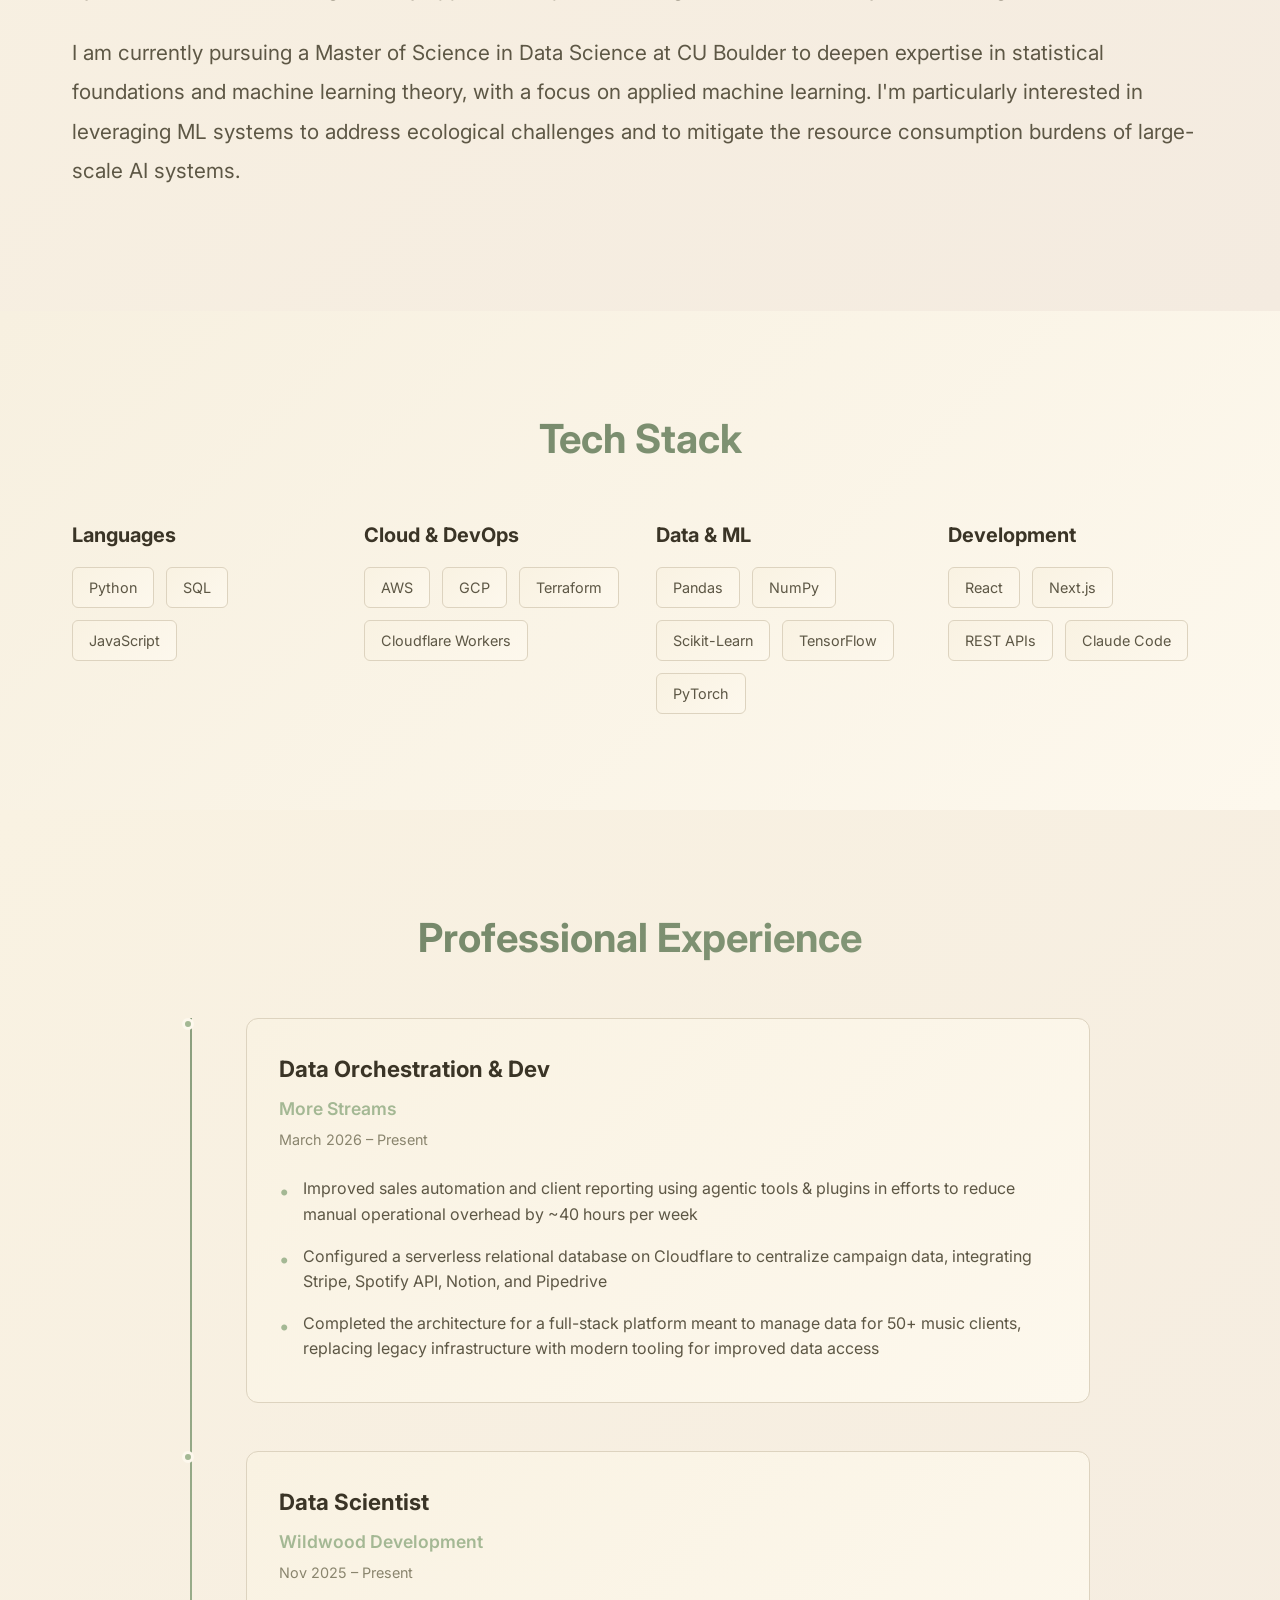
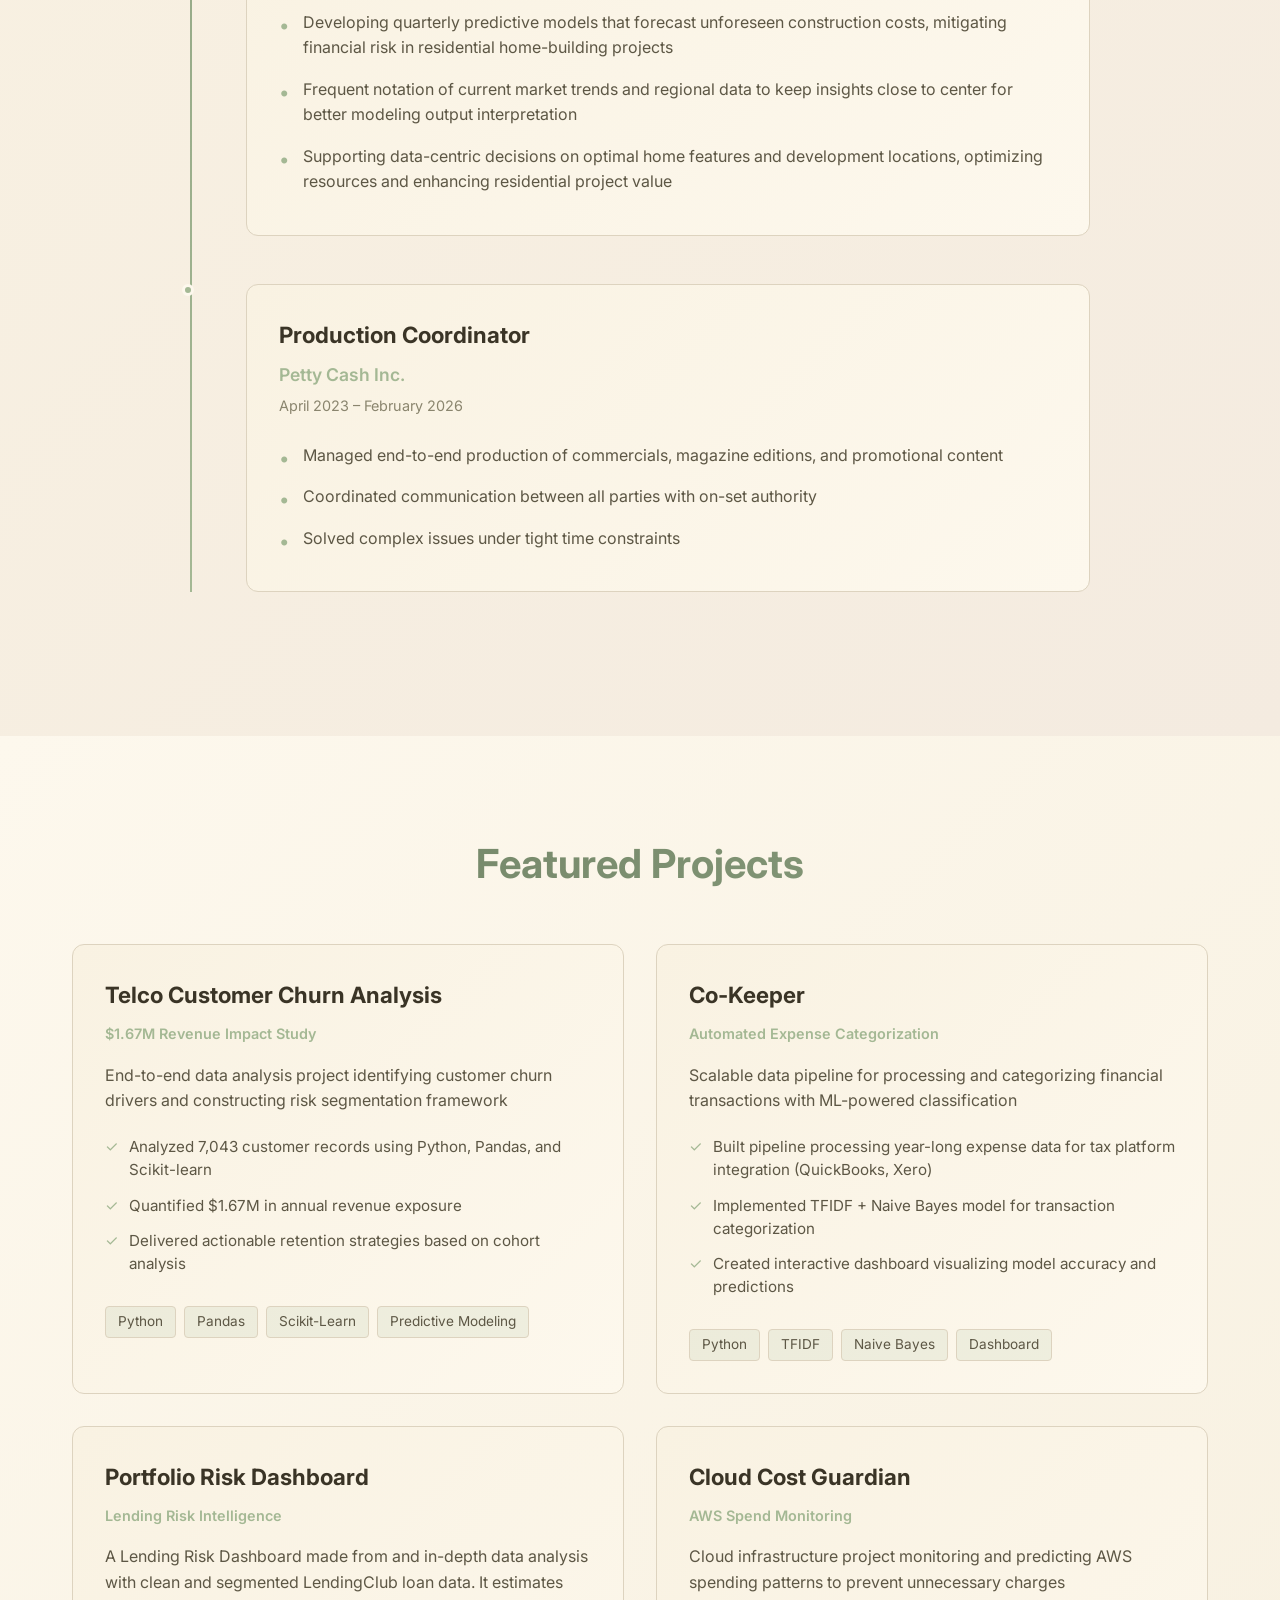
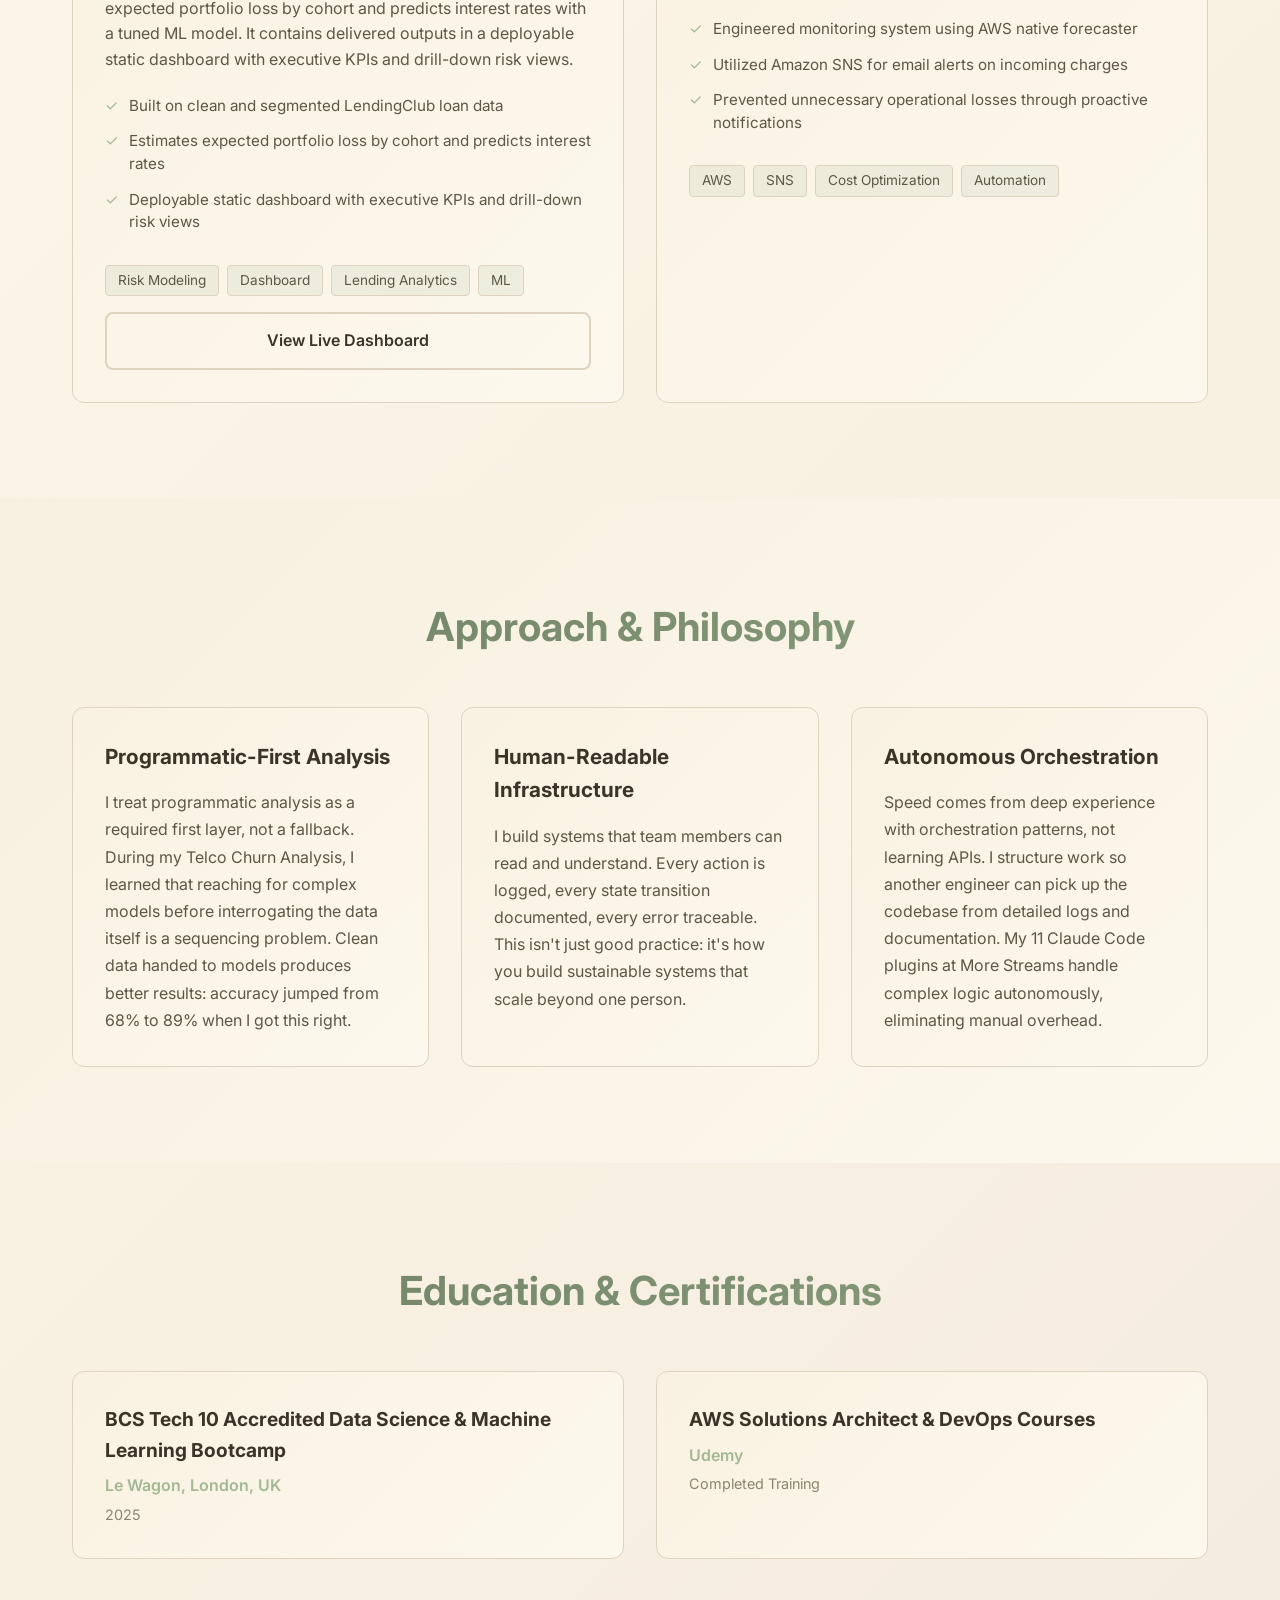
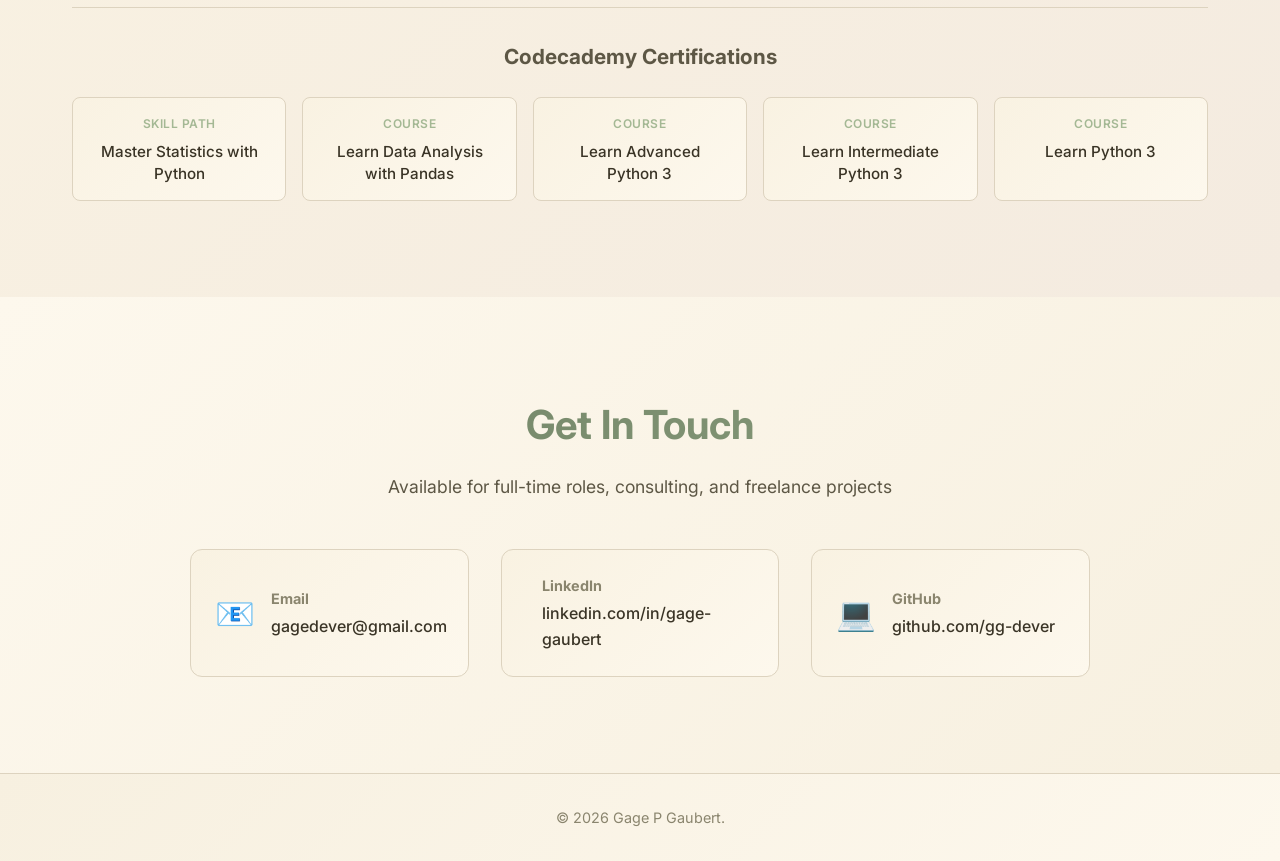
==== commit 3af90c4f: "Remove Areas of Expertise section and update navigation" ====
--- a/index.html
+++ b/index.html
@@ -27,7 +27,6 @@
             <div class="nav-brand">Gage | Dev-Ops & Data Science</div>
             <div class="nav-links">
                 <a href="#about">About</a>
-                <a href="#specialties">Specialties</a>
                 <a href="#experience">Experience</a>
                 <a href="#projects">Projects</a>
                 <a href="#contact">Contact</a>
@@ -67,7 +66,7 @@
                     Currently consulting part-time with two clients. At More Streams, I'm working with a team to build permanent autonomous infrastructure and manage dependencies (Zapier, Make) while establishing scalable data processes that feed business-to-customer pipelines. I focus on Git workflows and infrastructure-as-code foundations, leveraging AI-driven context coding to maintain code quality while balancing speed and maintainability.
                 </p>
                 <p class="about-text">
-                    At Wildwood, I'm building predictive cost forecasting models using quarterly construction data and performing relationship analysis on engineered datasets. I maintain this relationship on a retainer basis, consulting as needed rather than full-time. I offer similar support to other businesses seeking data-driven optimization and process improvement without the need to be hired as a full-time team member. In conjunction, I can provide guidance on data management, documentation, and analytics infrastructure that pave the way for better modeling and data value.
+                    As a Data Science and Data Management Intern at Wildwood Development's emerging foundation, I am currently helping advise on data collection and building predictive models with archival data. I split time between analyzing current market trends/regional data and providing insight for development strategies, optimizing resources, and performing relationship analysis on engineered datasets.
                 </p>
                 <p class="about-text">
                     In Machine Learning and Data Analytics, I stand strongly on the values of origin statistics and inference that still stand firmly ahead of AI-driven insights. In Software Engineering, I pride myself on creating detailed documentation and version control at every stage, ensuring systems are straightforward to troubleshoot and extend, whether maintained by humans or automated agents. My approach emphasizes long-term maintainability and avoiding technical debt.
@@ -75,46 +74,6 @@
                 <p class="about-text">
                     I am currently pursuing a Master of Science in Data Science at CU Boulder to deepen expertise in statistical foundations and machine learning theory, with a focus on applied machine learning. I'm particularly interested in leveraging ML systems to address ecological challenges and to mitigate the resource consumption burdens of large-scale AI systems.
                 </p>
-            </div>
-        </div>
-    </section>
-
-    <!-- Specialties Section -->
-    <section id="specialties" class="specialties">
-        <div class="container">
-            <h2 class="section-title">Areas of Expertise</h2>
-            <p class="section-subtitle">Choose a specialty to explore my experience and capabilities</p>
-
-            <div class="specialty-cards">
-                <!-- Cloud/Software Engineering Card -->
-                <div class="specialty-card" data-specialty="cloud">
-                    <div class="specialty-icon">☁️</div>
-                    <h3>Cloud Architect & Software Engineer</h3>
-                    <p>Serverless infrastructure, automated orchestration, and full-stack system design on AWS/GCP</p>
-                    <ul class="specialty-highlights">
-                        <li>Serverless Infrastructure (AWS/GCP)</li>
-                        <li>Terraform & Cloud Architecture</li>
-                        <li>AI-Driven Automation</li>
-                        <li>Full-Stack Development</li>
-                        <li>API Integrations & Orchestration</li>
-                    </ul>
-                    <a href="cloud-engineering.html" class="btn btn-outline" style="display: block; text-decoration: none;">Explore Cloud Engineering</a>
-                </div>
-
-                <!-- Data/ML Card -->
-                <div class="specialty-card" data-specialty="data">
-                    <div class="specialty-icon">📊</div>
-                    <h3>Data Analyst & ML Practitioner</h3>
-                    <p>Predictive modeling, data visualization, and actionable insights from complex datasets</p>
-                    <ul class="specialty-highlights">
-                        <li>Predictive Modeling & ML</li>
-                        <li>Python (Pandas, NumPy, Scikit-Learn)</li>
-                        <li>Data Visualization & BI</li>
-                        <li>TensorFlow & PyTorch</li>
-                        <li>Process Improvement Consulting</li>
-                    </ul>
-                    <a href="data-ml.html" class="btn btn-outline" style="display: block; text-decoration: none;">Explore Data & ML</a>
-                </div>
             </div>
         </div>
     </section>
--- a/style.css
+++ b/style.css
@@ -46,6 +46,7 @@
 .navbar {
     position: fixed;
     top: 0;
+    left: 0;
     width: 100%;
     background: rgba(253, 248, 237, 0.95);
     backdrop-filter: blur(10px);
@@ -61,7 +62,7 @@
 }
 
 .nav-brand {
-    font-size: 1.875rem;
+    font-size: 1.60rem;
     font-weight: 600;
     background: linear-gradient(135deg, #8b9f7e 0%, #6d7f62 100%);
     -webkit-background-clip: text;
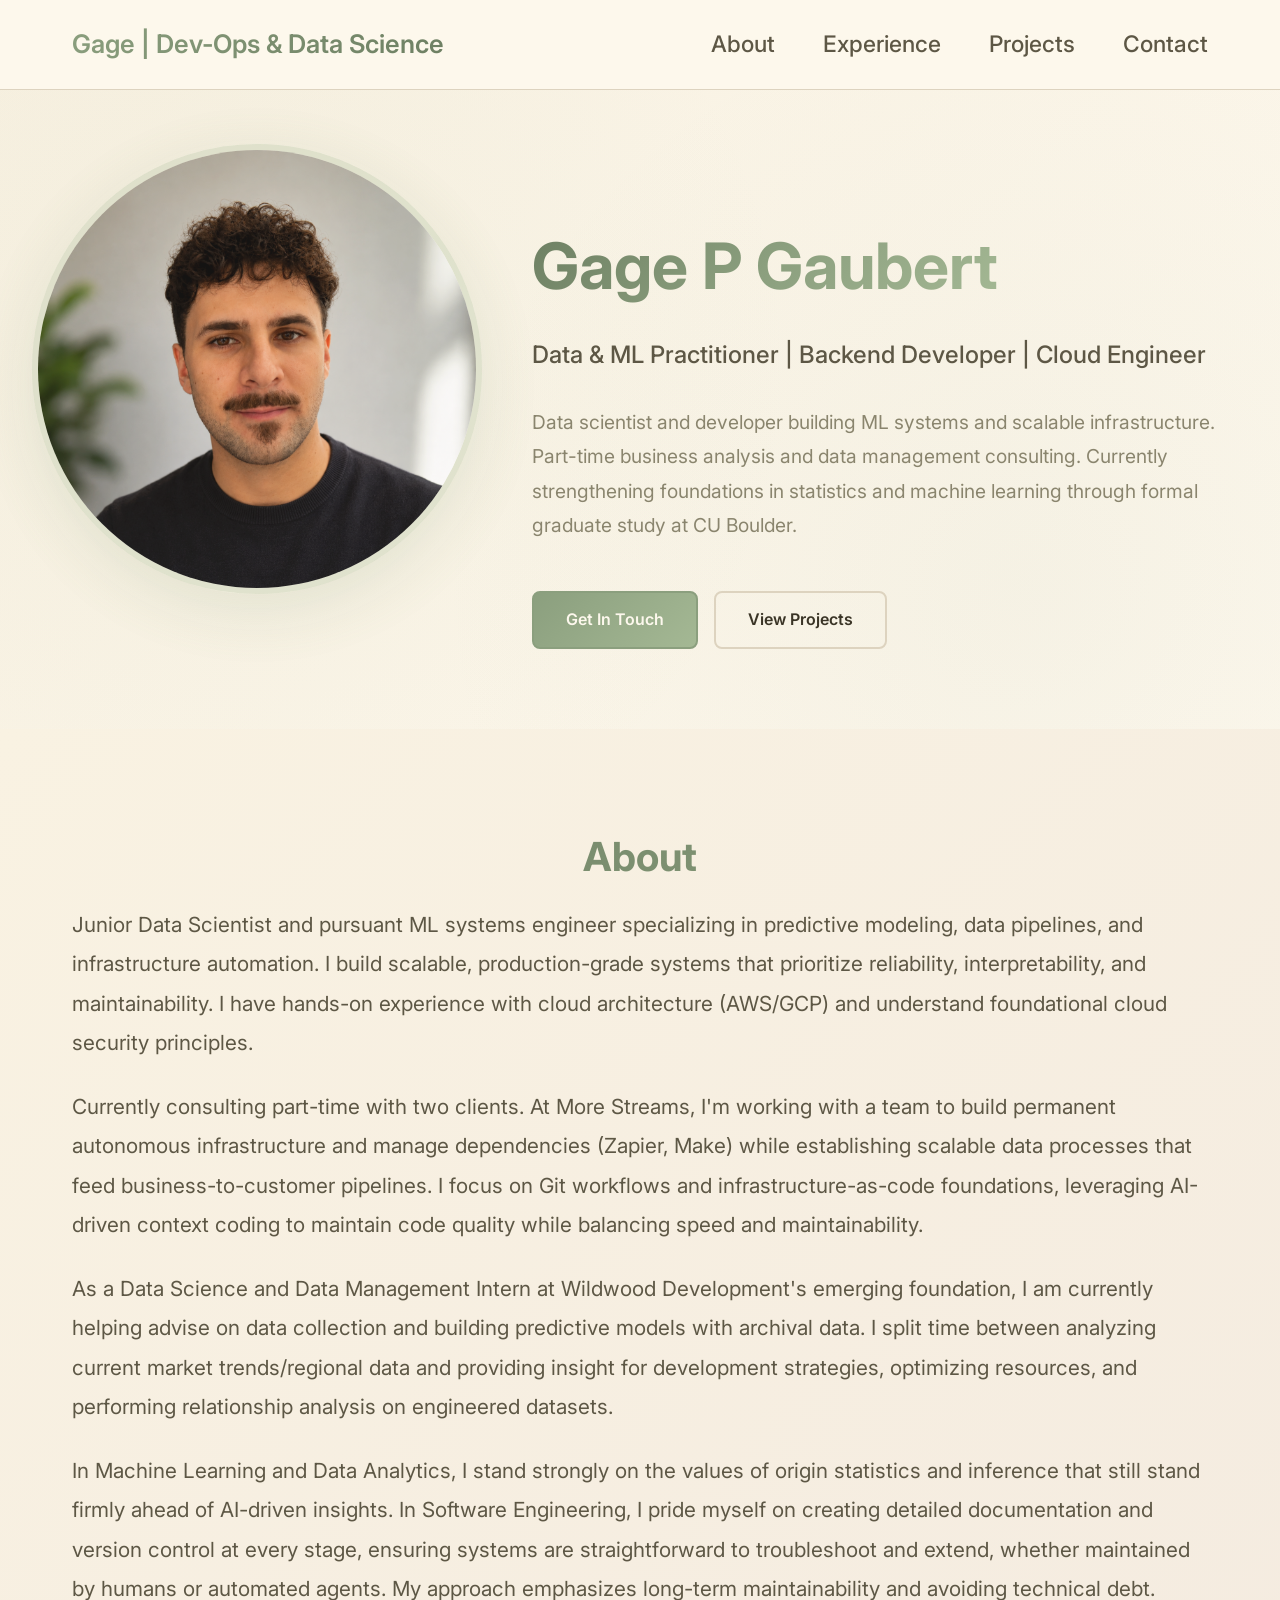
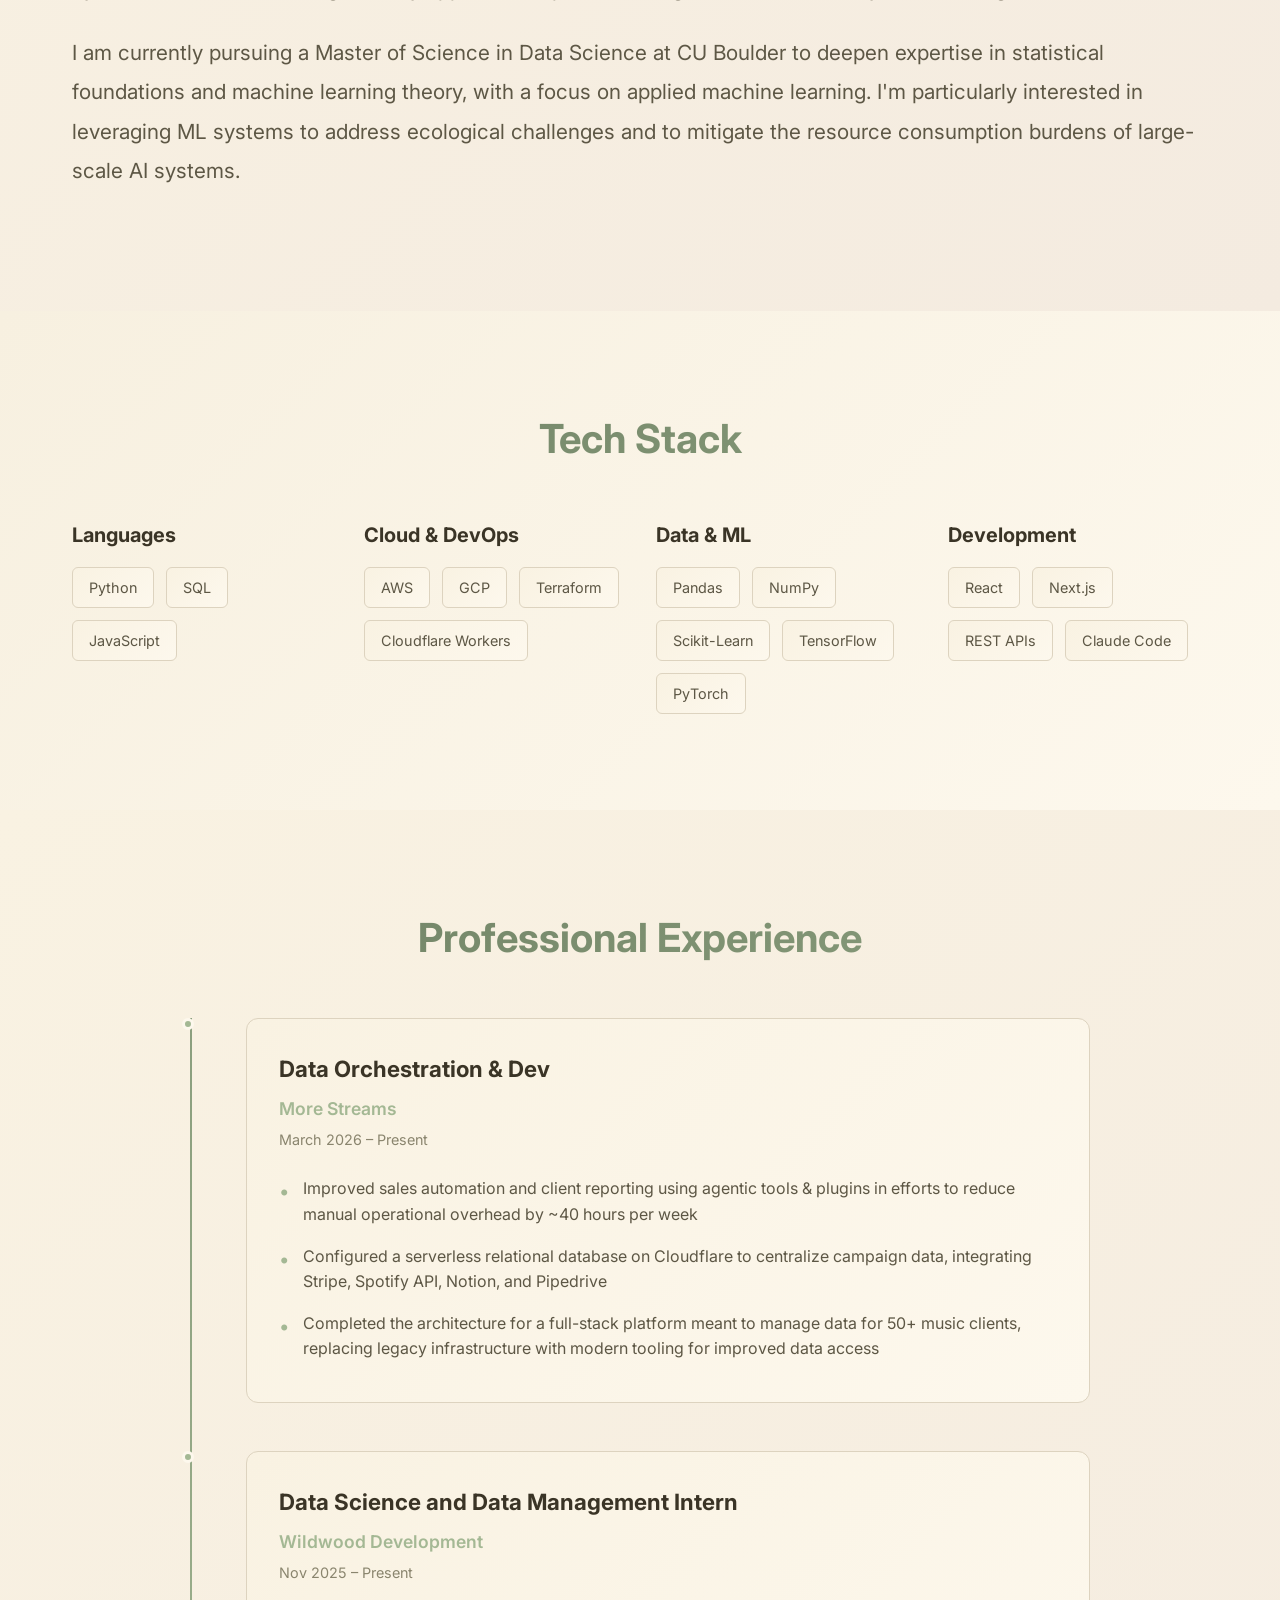
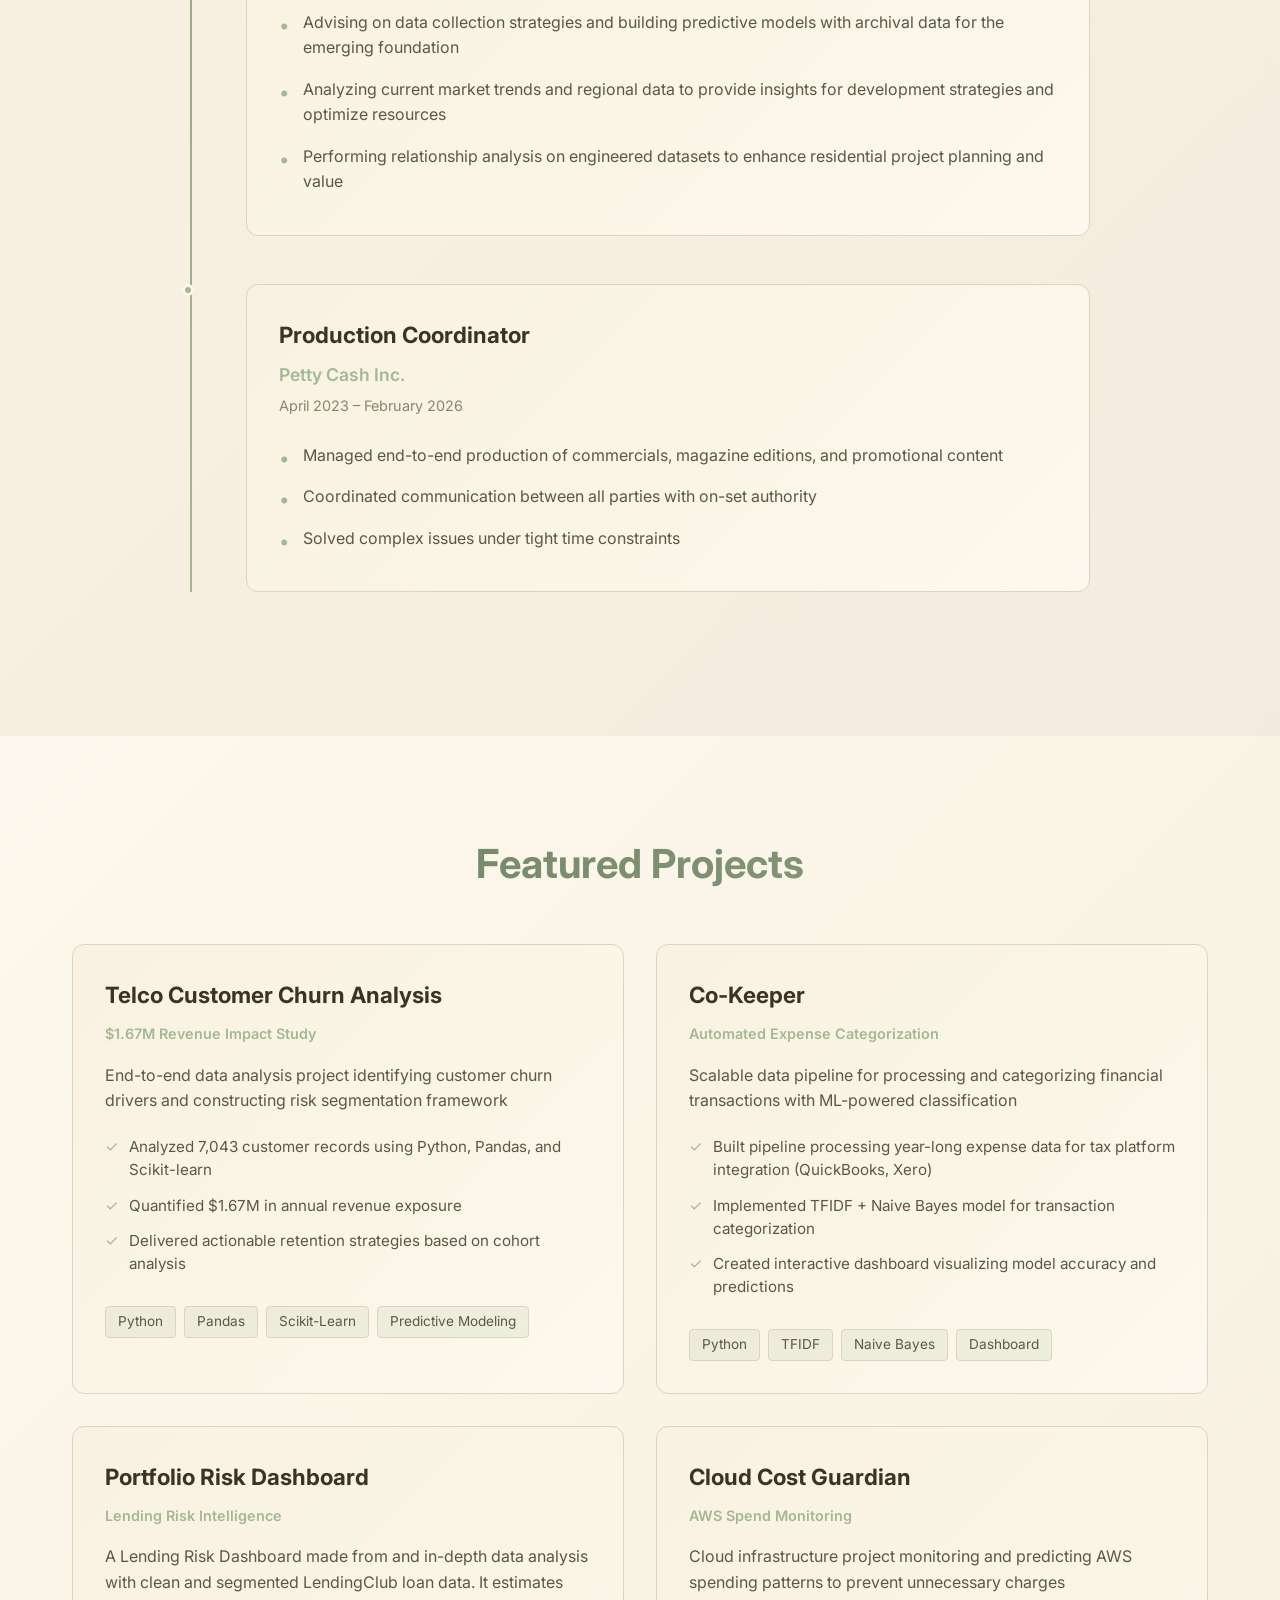
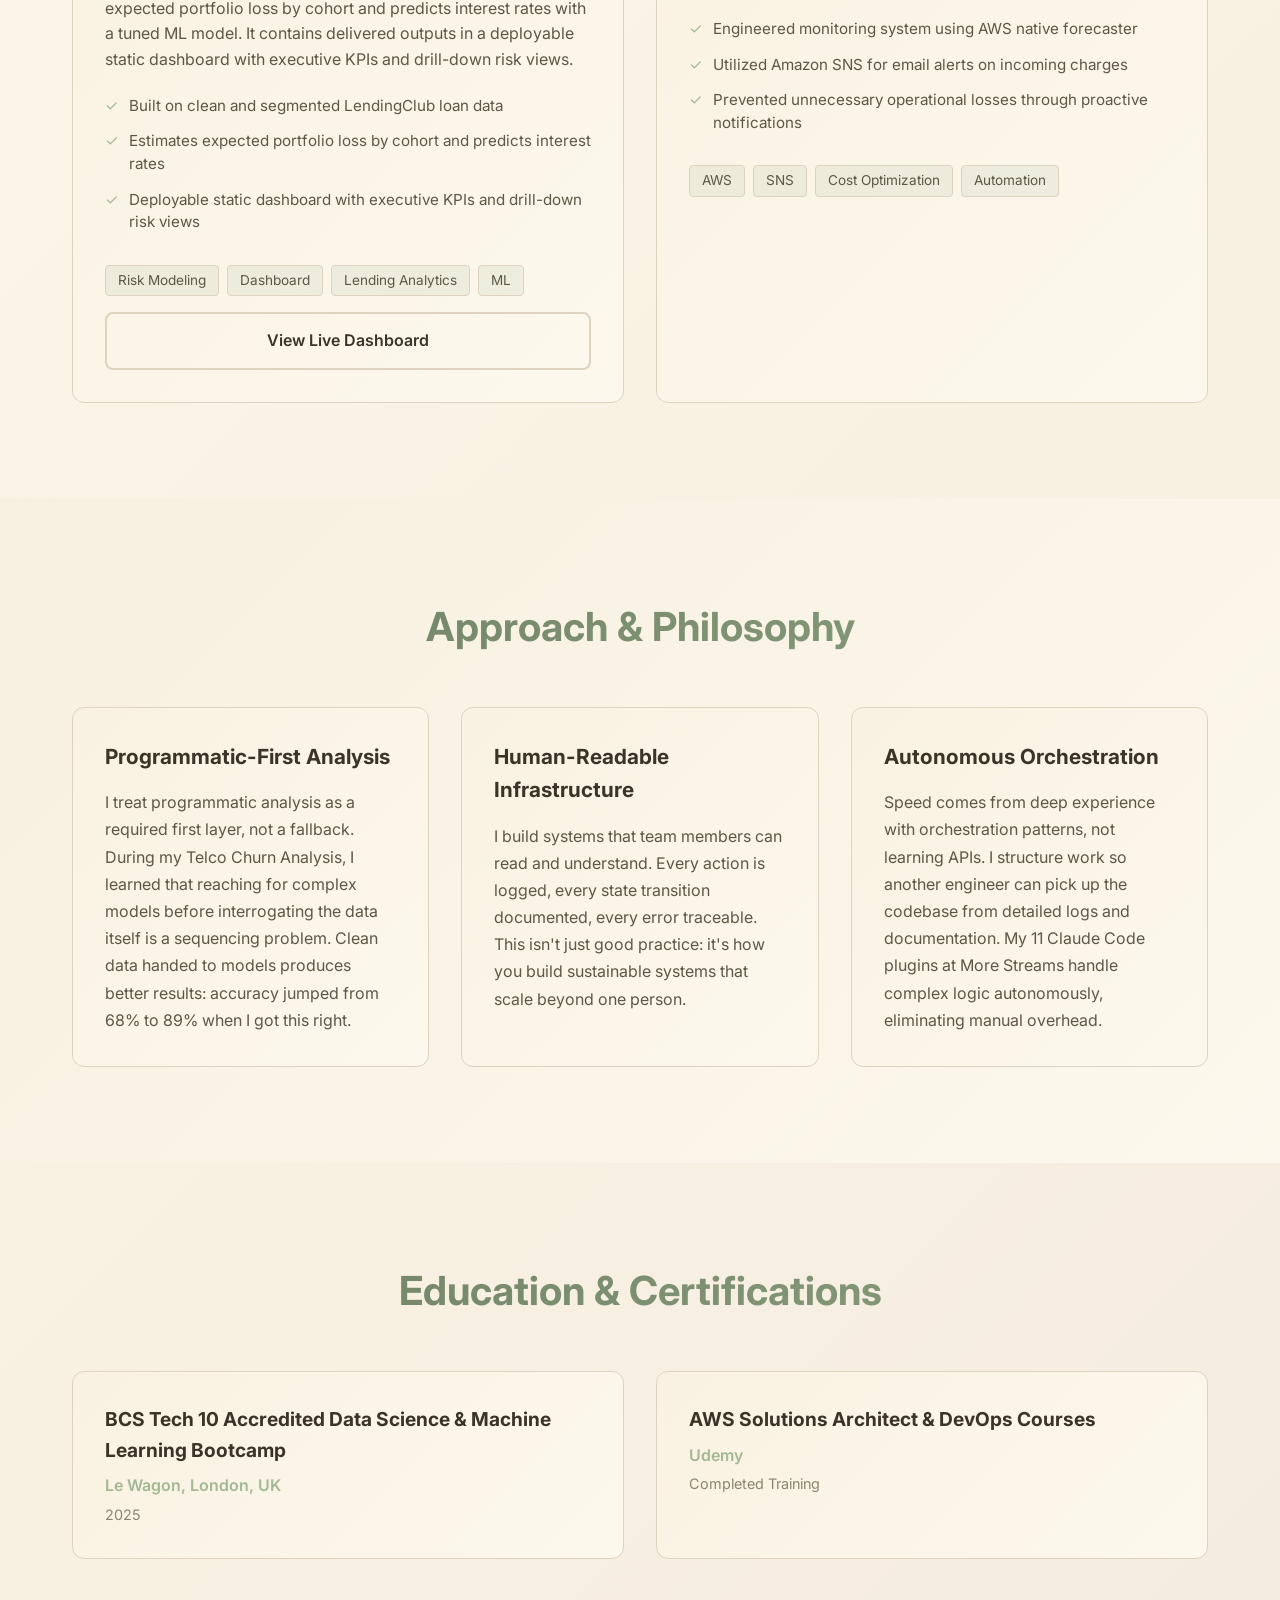
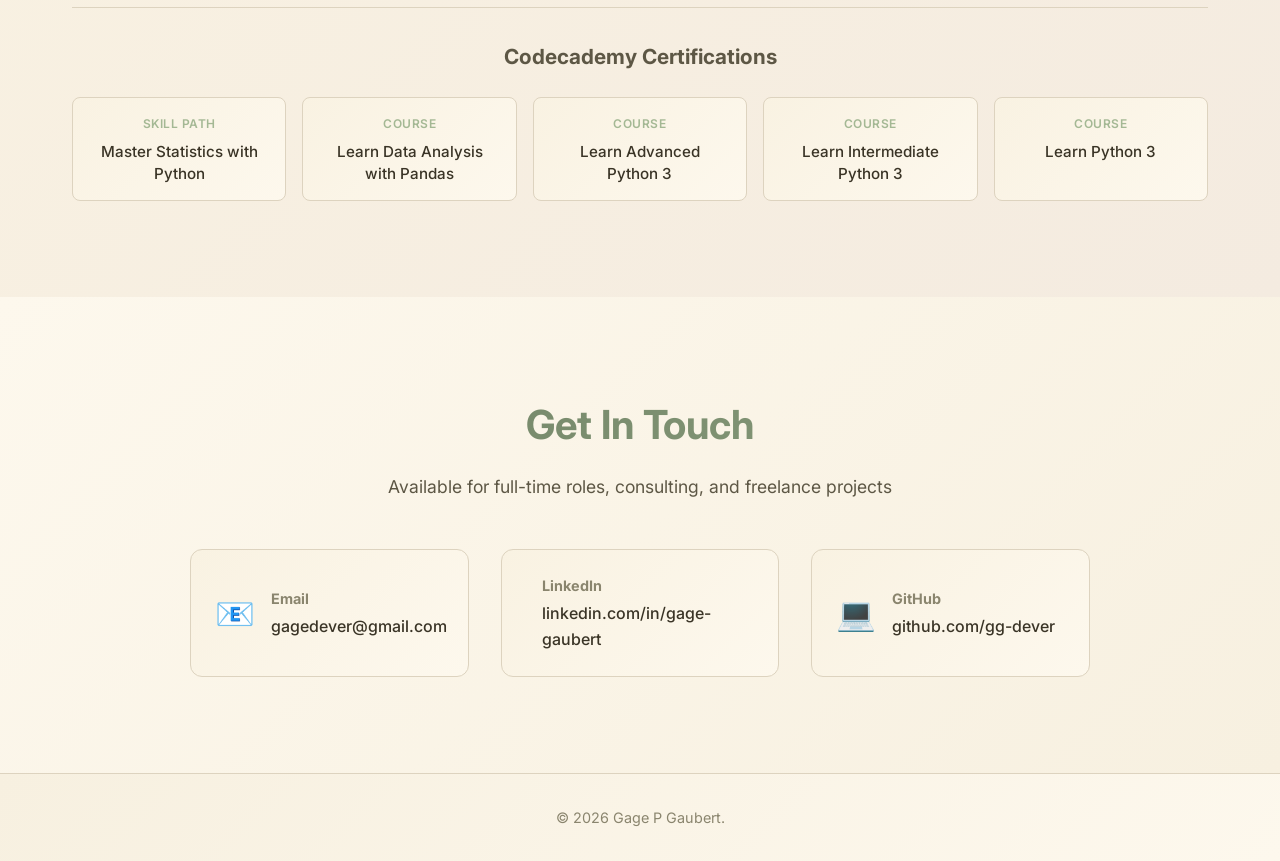
==== commit 877bb446: "Update Wildwood Development role and description to match About section" ====
--- a/index.html
+++ b/index.html
@@ -151,14 +151,14 @@
                     <div class="timeline-marker"></div>
                     <div class="timeline-content">
                         <div class="timeline-header">
-                            <h3>Data Scientist</h3>
+                            <h3>Data Science and Data Management Intern</h3>
                             <span class="company">Wildwood Development</span>
                             <span class="timeline-date">Nov 2025 – Present</span>
                         </div>
                         <ul class="timeline-details">
-                            <li>Developing quarterly predictive models that forecast unforeseen construction costs, mitigating financial risk in residential home-building projects</li>
-                            <li>Frequent notation of current market trends and regional data to keep insights close to center for better modeling output interpretation</li>
-                            <li>Supporting data-centric decisions on optimal home features and development locations, optimizing resources and enhancing residential project value</li>
+                            <li>Advising on data collection strategies and building predictive models with archival data for the emerging foundation</li>
+                            <li>Analyzing current market trends and regional data to provide insights for development strategies and optimize resources</li>
+                            <li>Performing relationship analysis on engineered datasets to enhance residential project planning and value</li>
                         </ul>
                     </div>
                 </div>
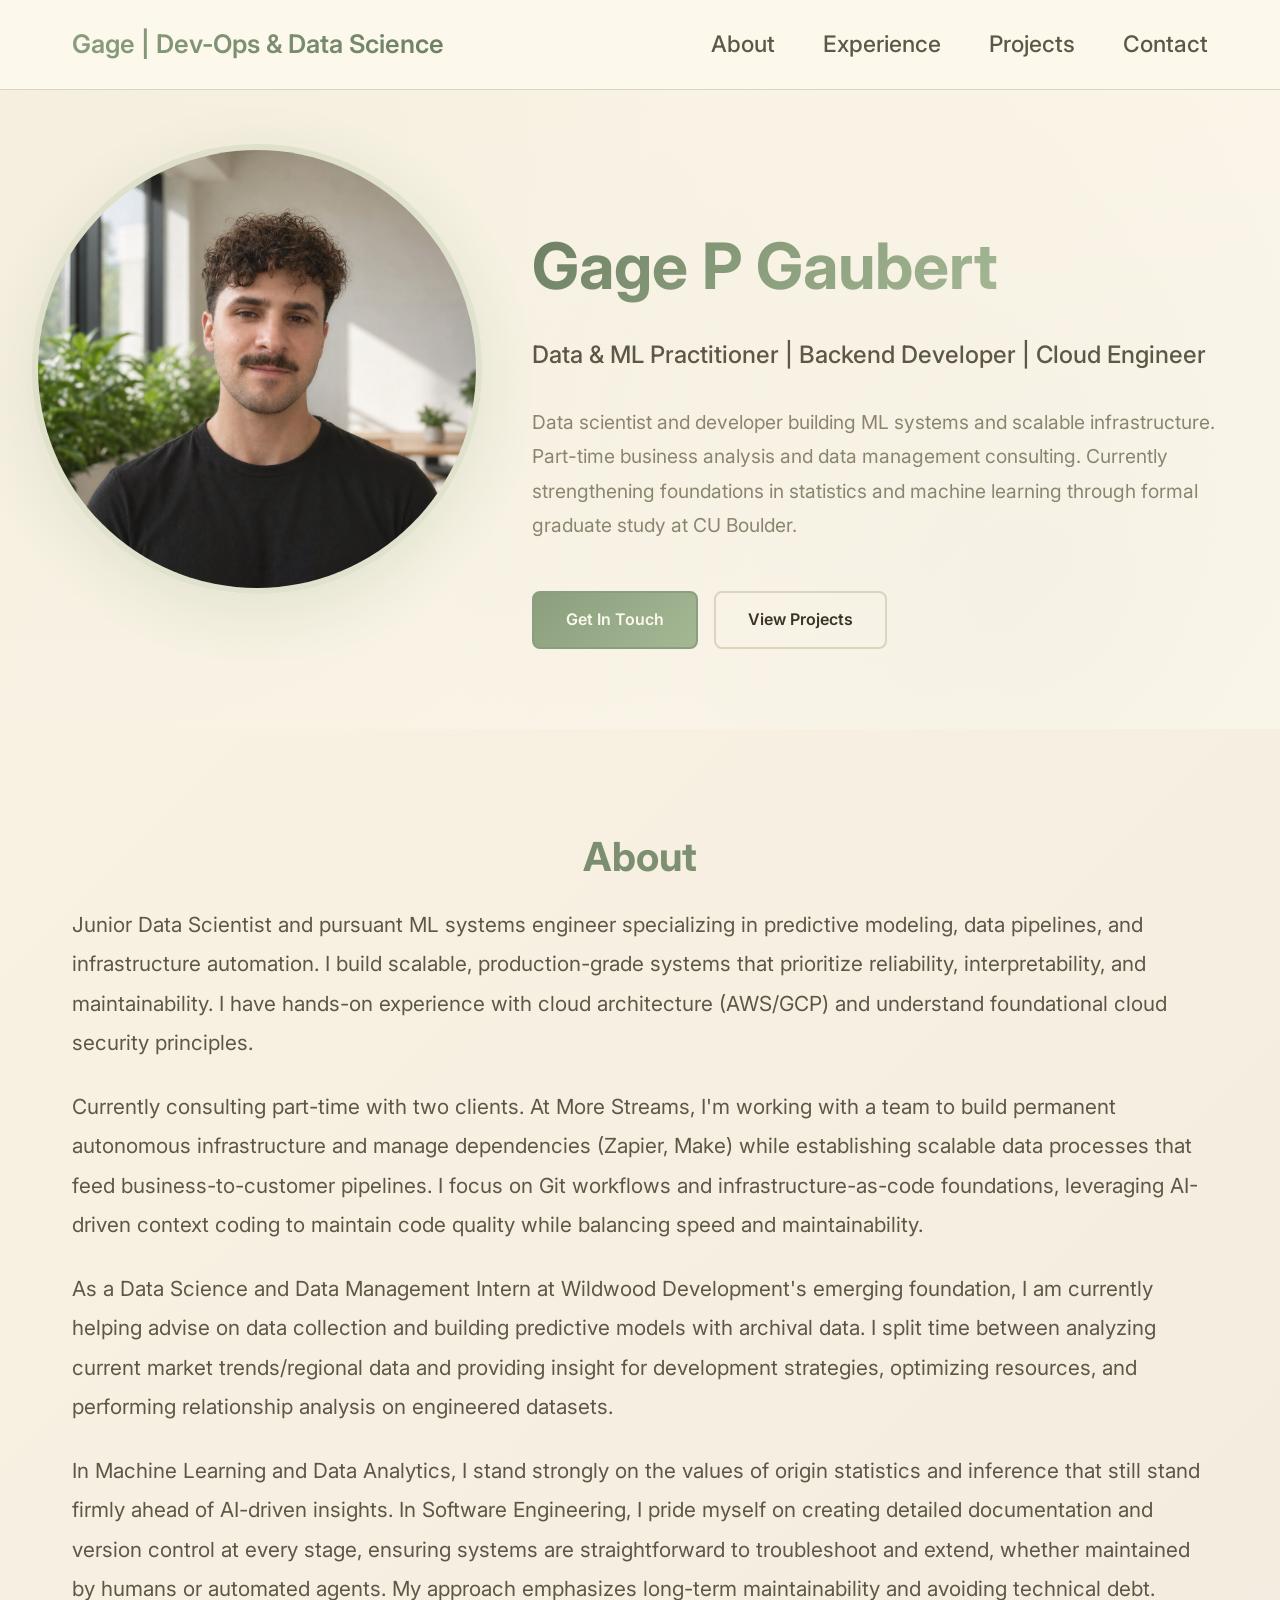
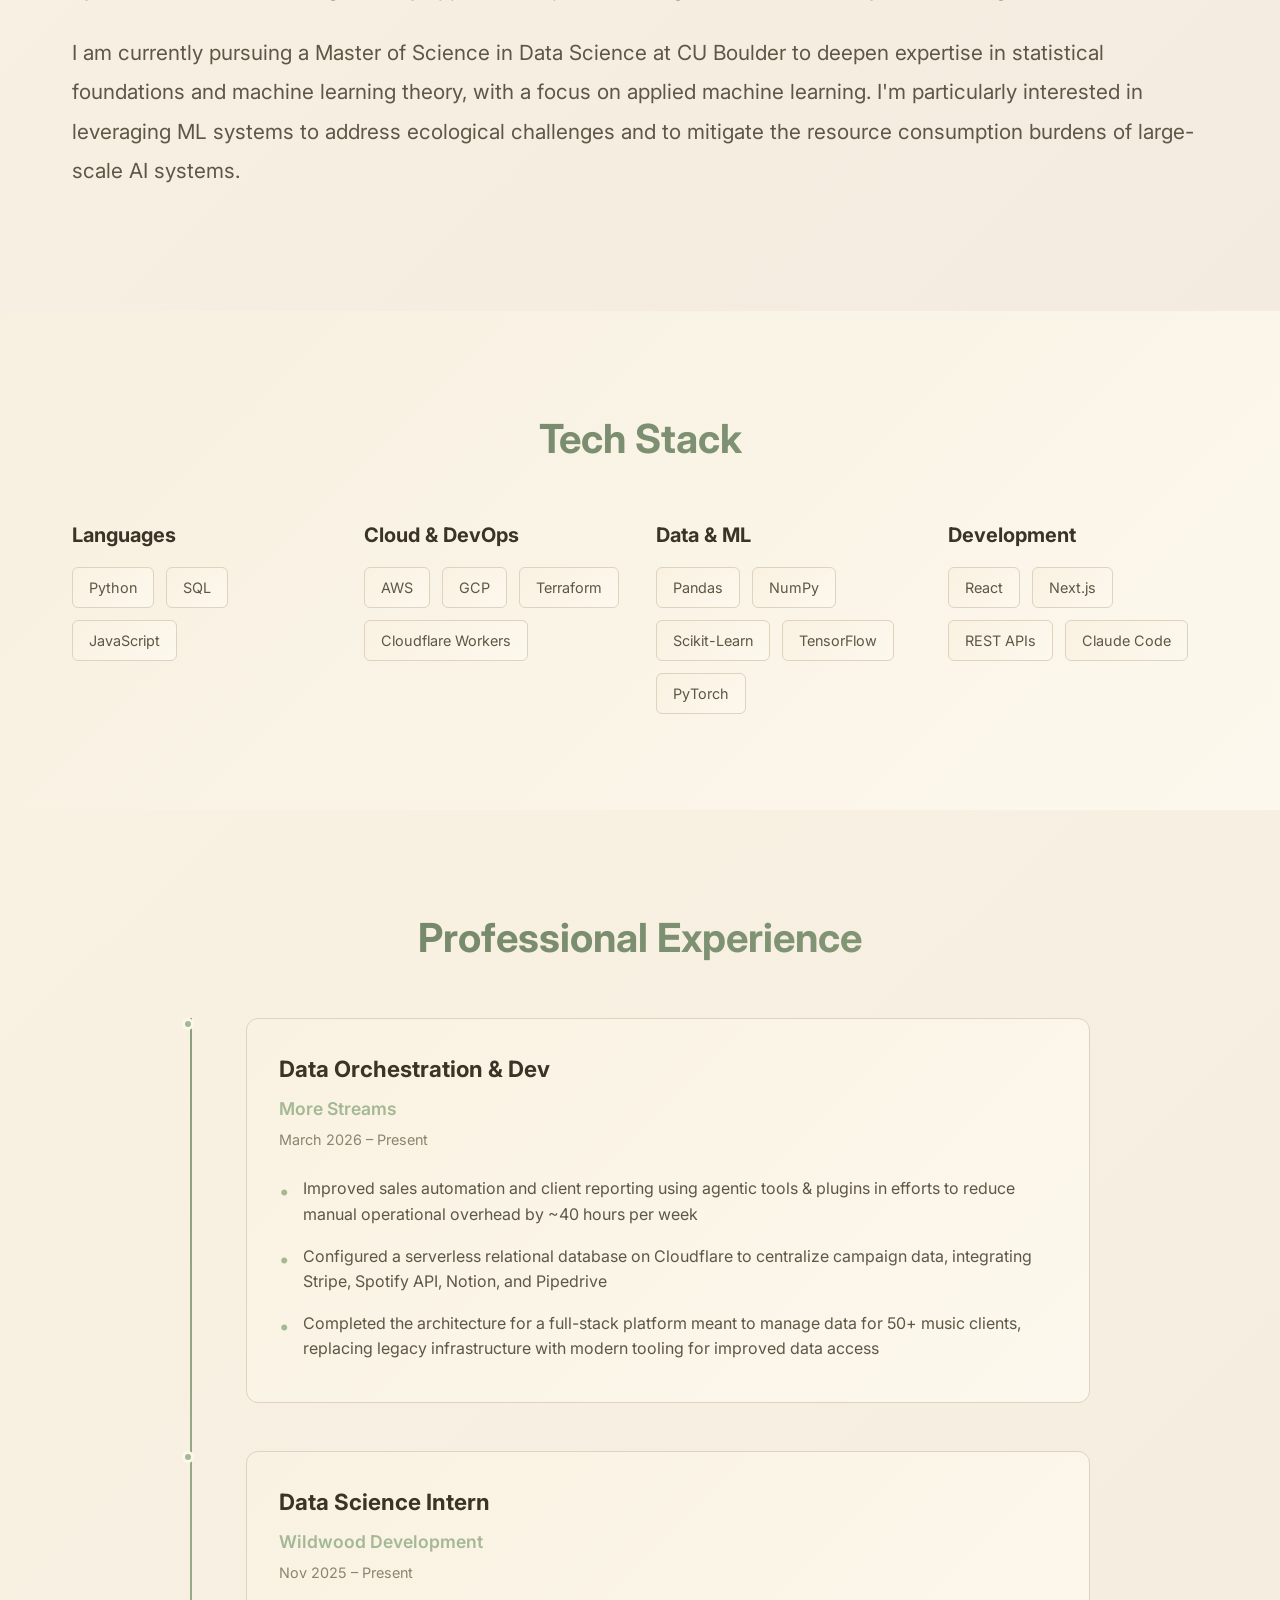
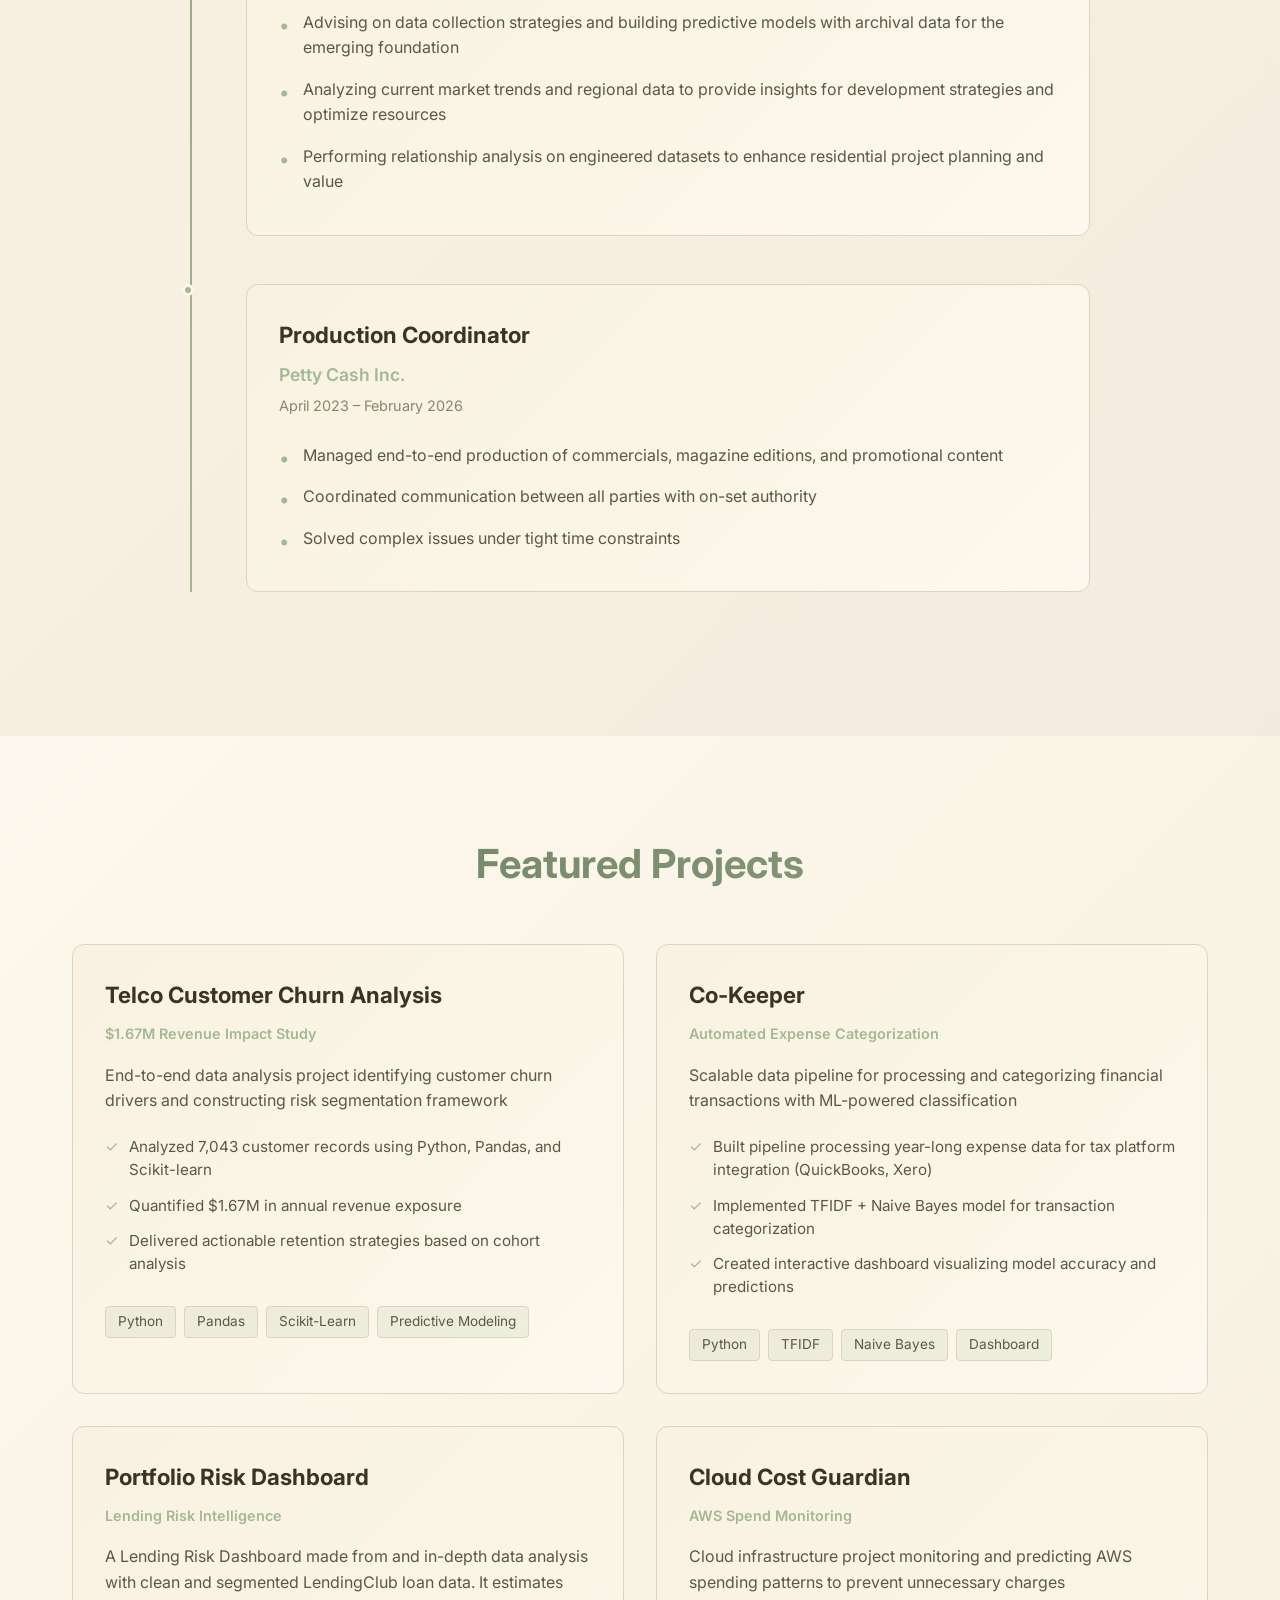
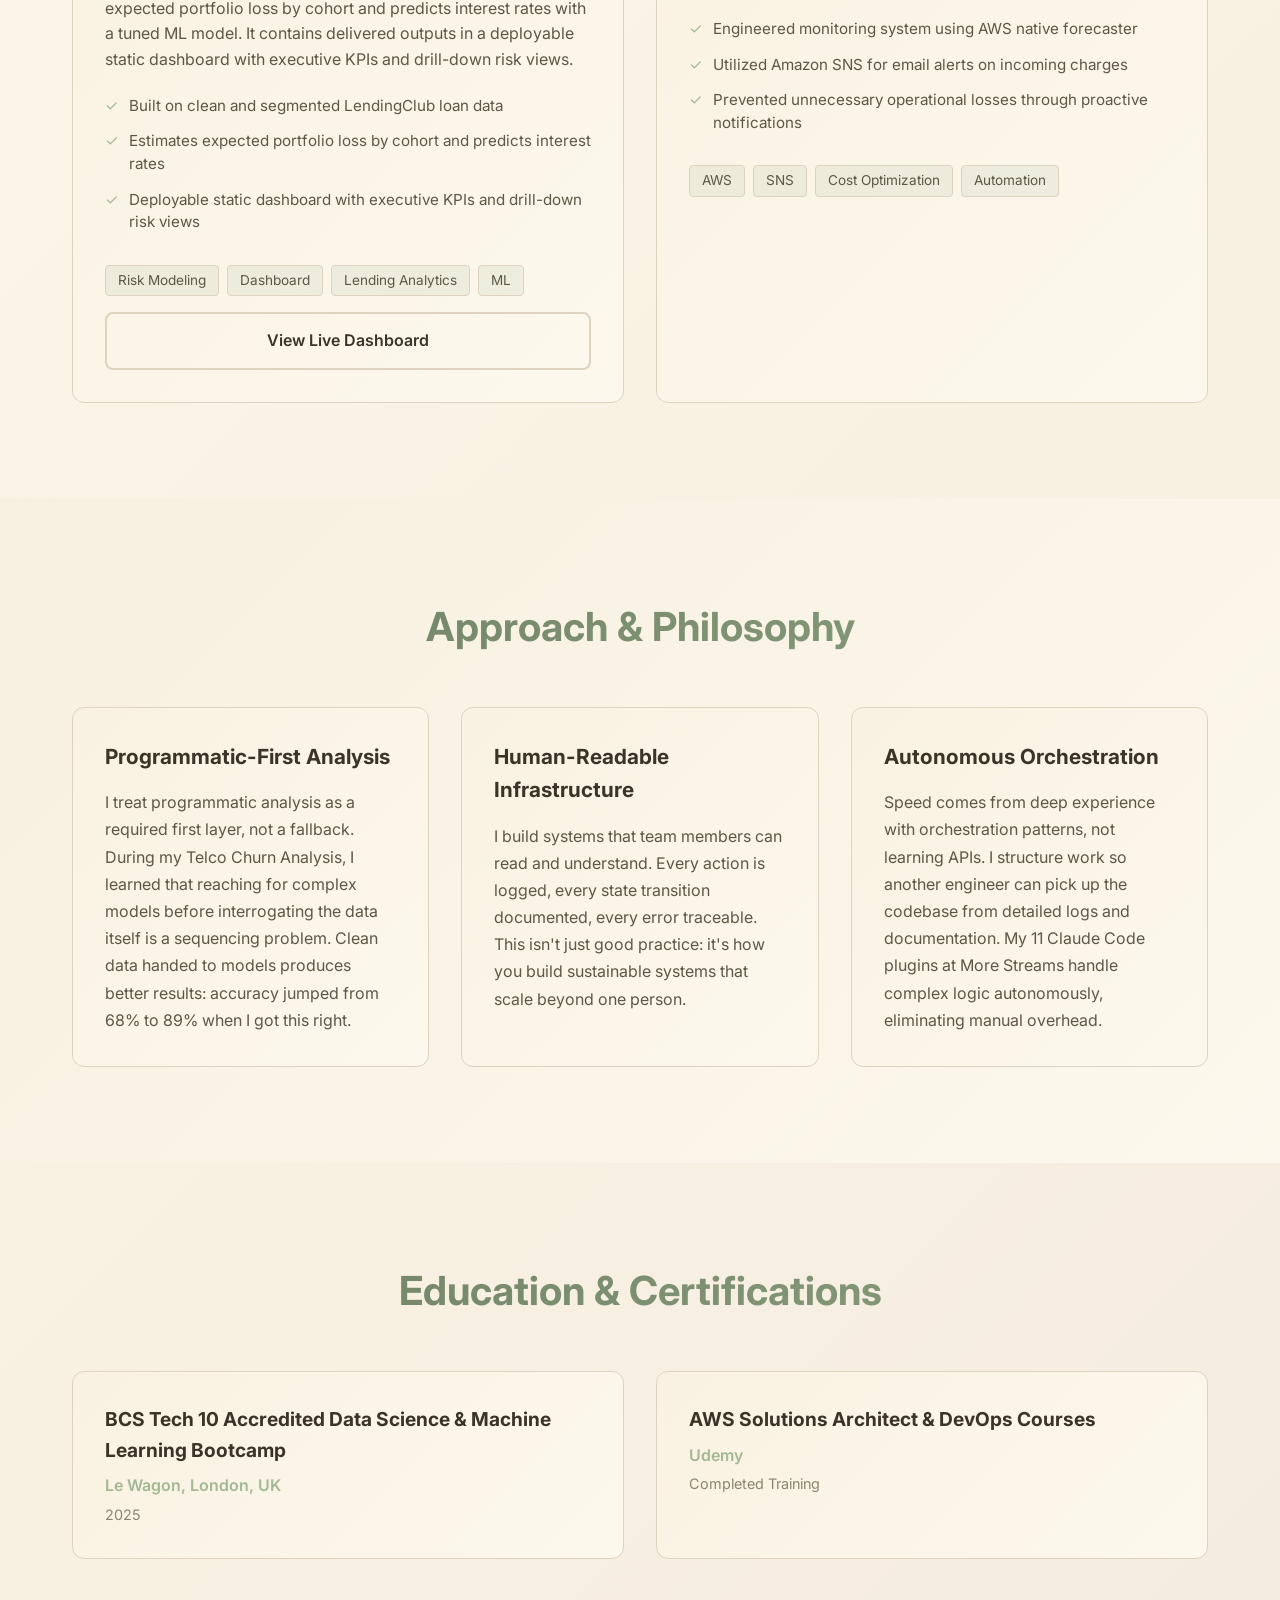
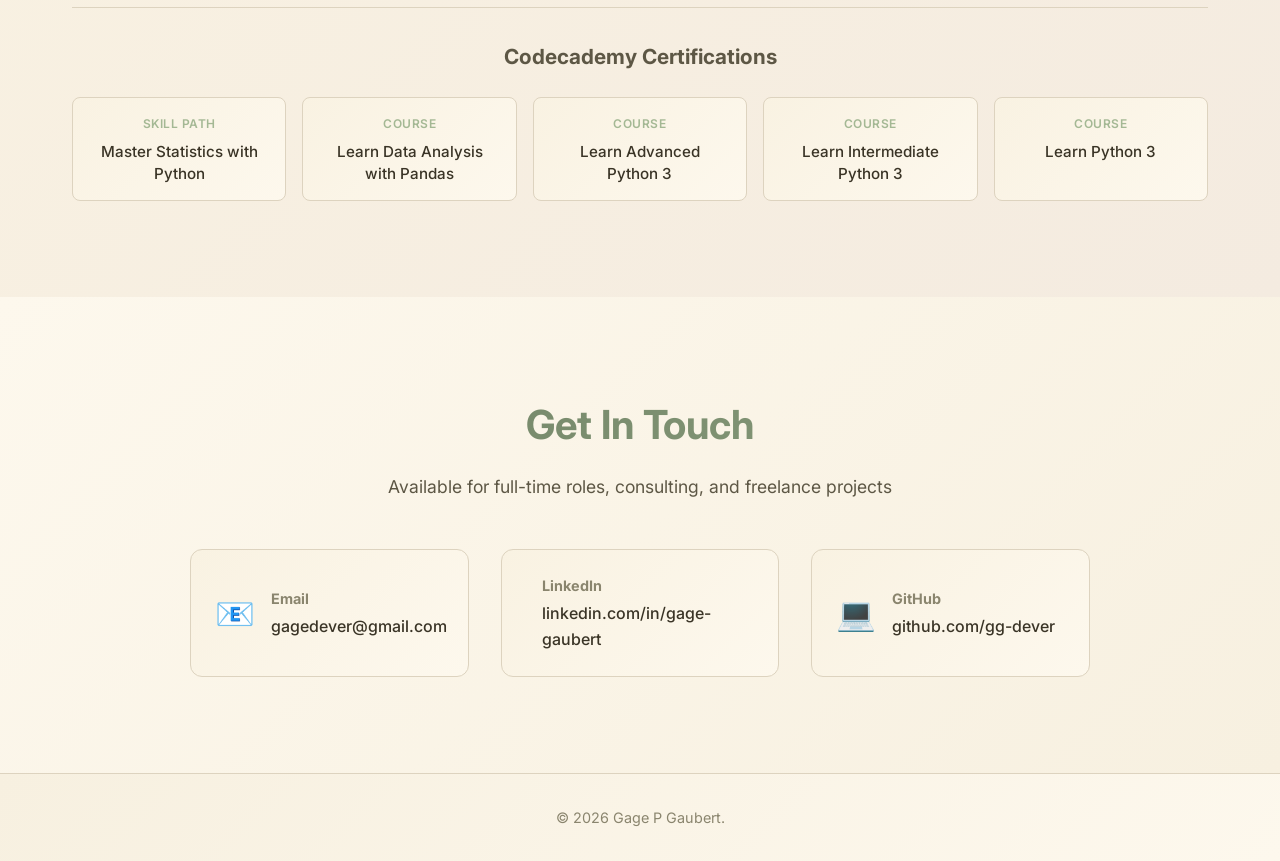
==== commit 11702e4f: "pic change" ====
--- a/index.html
+++ b/index.html
@@ -151,7 +151,7 @@
                     <div class="timeline-marker"></div>
                     <div class="timeline-content">
                         <div class="timeline-header">
-                            <h3>Data Science and Data Management Intern</h3>
+                            <h3>Data Science Intern</h3>
                             <span class="company">Wildwood Development</span>
                             <span class="timeline-date">Nov 2025 – Present</span>
                         </div>
